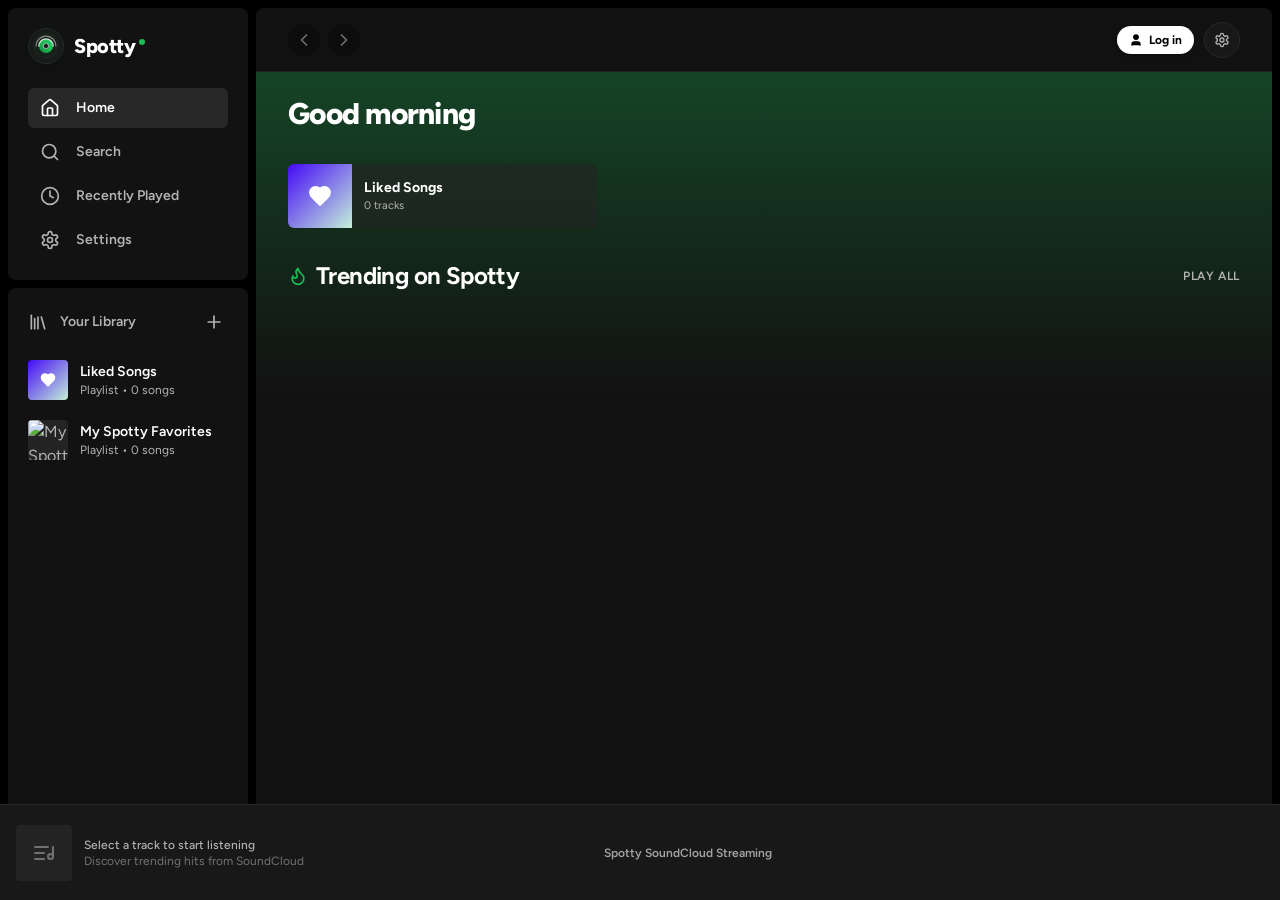
==== index.html @ ab7983e6 "Add files via upload" ====
<!doctype html>
<html lang="en" class="dark">
  <head>
    <meta charset="UTF-8" />
    <meta name="viewport" content="width=device-width, initial-scale=1.0, maximum-scale=1.0, user-scalable=no, viewport-fit=cover" />
    <title>Spotty — Stream Free Music</title>
    
    <!-- Original Branding & Icons -->
    <link rel="icon" type="image/svg+xml" href="./logo.svg" />
    <link rel="apple-touch-icon" href="./apple-touch-icon.png" />
    <meta name="referrer" content="origin" />
    
    <!-- iOS Web App Meta Tags & Native Launch Screen -->
    <meta name="apple-mobile-web-app-capable" content="yes" />
    <meta name="apple-mobile-web-app-status-bar-style" content="black-translucent" />
    <meta name="apple-mobile-web-app-title" content="Spotty" />
    <meta id="theme-color-meta" name="theme-color" content="#121212" />
    <meta name="mobile-web-app-capable" content="yes" />
    <meta name="format-detection" content="telephone=no" />

    <!-- iOS Native Launch / Splash Screens -->
    <link rel="apple-touch-startup-image" href="./splash.svg" />
    <link rel="apple-touch-startup-image" href="./splash.svg" media="(device-width: 430px) and (device-height: 932px) and (-webkit-device-pixel-ratio: 3)" />
    <link rel="apple-touch-startup-image" href="./splash.svg" media="(device-width: 393px) and (device-height: 852px) and (-webkit-device-pixel-ratio: 3)" />
    <link rel="apple-touch-startup-image" href="./splash.svg" media="(device-width: 428px) and (device-height: 926px) and (-webkit-device-pixel-ratio: 3)" />
    <link rel="apple-touch-startup-image" href="./splash.svg" media="(device-width: 390px) and (device-height: 844px) and (-webkit-device-pixel-ratio: 3)" />
    <link rel="apple-touch-startup-image" href="./splash.svg" media="(device-width: 375px) and (device-height: 812px) and (-webkit-device-pixel-ratio: 3)" />

    <!-- Google Font: Figtree -->
    <link rel="preconnect" href="https://fonts.googleapis.com" />
    <link rel="preconnect" href="https://fonts.gstatic.com" crossorigin />
    <link href="https://fonts.googleapis.com/css2?family=Figtree:ital,wght@0,300..900;1,300..900&display=swap" rel="stylesheet" />
    <script type="module" crossorigin src="./assets/index-CynHqWGj.js"></script>
    <link rel="stylesheet" crossorigin href="./assets/index-DjMrpS8_.css">
  <link rel="manifest" href="./manifest.webmanifest"></head>
  <body class="bg-[#121212] text-white font-sans antialiased selection:bg-[#1DB954] selection:text-black overflow-hidden select-none">
    <div id="root" class="h-screen w-screen overflow-hidden flex flex-col"></div>
  </body>
</html>
---- assets/index-DjMrpS8_.css ----
*,:before,:after,::backdrop{--tw-border-spacing-x:0;--tw-border-spacing-y:0;--tw-translate-x:0;--tw-translate-y:0;--tw-rotate:0;--tw-skew-x:0;--tw-skew-y:0;--tw-scale-x:1;--tw-scale-y:1;--tw-pan-x: ;--tw-pan-y: ;--tw-pinch-zoom: ;--tw-scroll-snap-strictness:proximity;--tw-gradient-from-position: ;--tw-gradient-via-position: ;--tw-gradient-to-position: ;--tw-ordinal: ;--tw-slashed-zero: ;--tw-numeric-figure: ;--tw-numeric-spacing: ;--tw-numeric-fraction: ;--tw-ring-inset: ;--tw-ring-offset-width:0px;--tw-ring-offset-color:#fff;--tw-ring-color:#3b82f680;--tw-ring-offset-shadow:0 0 #0000;--tw-ring-shadow:0 0 #0000;--tw-shadow:0 0 #0000;--tw-shadow-colored:0 0 #0000;--tw-blur: ;--tw-brightness: ;--tw-contrast: ;--tw-grayscale: ;--tw-hue-rotate: ;--tw-invert: ;--tw-saturate: ;--tw-sepia: ;--tw-drop-shadow: ;--tw-backdrop-blur: ;--tw-backdrop-brightness: ;--tw-backdrop-contrast: ;--tw-backdrop-grayscale: ;--tw-backdrop-hue-rotate: ;--tw-backdrop-invert: ;--tw-backdrop-opacity: ;--tw-backdrop-saturate: ;--tw-backdrop-sepia: ;--tw-contain-size: ;--tw-contain-layout: ;--tw-contain-paint: ;--tw-contain-style: }*,:before,:after{box-sizing:border-box;border:0 solid #e5e7eb}:before,:after{--tw-content:""}html,:host{-webkit-text-size-adjust:100%;tab-size:4;font-feature-settings:normal;font-variation-settings:normal;-webkit-tap-highlight-color:transparent;font-family:Figtree,system-ui,-apple-system,BlinkMacSystemFont,Segoe UI,Roboto,sans-serif;line-height:1.5}body{line-height:inherit;margin:0}hr{height:0;color:inherit;border-top-width:1px}abbr:where([title]){-webkit-text-decoration:underline dotted;text-decoration:underline dotted}h1,h2,h3,h4,h5,h6{font-size:inherit;font-weight:inherit}a{color:inherit;-webkit-text-decoration:inherit;text-decoration:inherit}b,strong{font-weight:bolder}code,kbd,samp,pre{font-feature-settings:normal;font-variation-settings:normal;font-family:ui-monospace,SFMono-Regular,Menlo,Monaco,Consolas,Liberation Mono,Courier New,monospace;font-size:1em}small{font-size:80%}sub,sup{vertical-align:baseline;font-size:75%;line-height:0;position:relative}sub{bottom:-.25em}sup{top:-.5em}table{text-indent:0;border-color:inherit;border-collapse:collapse}button,input,optgroup,select,textarea{font-feature-settings:inherit;font-variation-settings:inherit;font-family:inherit;font-size:100%;font-weight:inherit;line-height:inherit;letter-spacing:inherit;color:inherit;margin:0;padding:0}button,select{text-transform:none}button,input:where([type=button]),input:where([type=reset]),input:where([type=submit]){-webkit-appearance:button;background-color:#0000;background-image:none}:-moz-focusring{outline:auto}:-moz-ui-invalid{box-shadow:none}progress{vertical-align:baseline}::-webkit-inner-spin-button{height:auto}::-webkit-outer-spin-button{height:auto}[type=search]{-webkit-appearance:textfield;outline-offset:-2px}::-webkit-search-decoration{-webkit-appearance:none}::-webkit-file-upload-button{-webkit-appearance:button;font:inherit}summary{display:list-item}blockquote,dl,dd,h1,h2,h3,h4,h5,h6,hr,figure,p,pre{margin:0}fieldset{margin:0;padding:0}legend{padding:0}ol,ul,menu{margin:0;padding:0;list-style:none}dialog{padding:0}textarea{resize:vertical}input::-moz-placeholder{opacity:1;color:#9ca3af}textarea::-moz-placeholder{opacity:1;color:#9ca3af}input::placeholder,textarea::placeholder{opacity:1;color:#9ca3af}button,[role=button]{cursor:pointer}:disabled{cursor:default}img,svg,video,canvas,audio,iframe,embed,object{vertical-align:middle;display:block}img,video{max-width:100%;height:auto}[hidden]:where(:not([hidden=until-found])){display:none}.container{width:100%}@media (width>=640px){.container{max-width:640px}}@media (width>=768px){.container{max-width:768px}}@media (width>=1024px){.container{max-width:1024px}}@media (width>=1280px){.container{max-width:1280px}}@media (width>=1536px){.container{max-width:1536px}}.sr-only{clip:rect(0, 0, 0, 0);white-space:nowrap;border-width:0;width:1px;height:1px;margin:-1px;padding:0;position:absolute;overflow:hidden}.pointer-events-none{pointer-events:none}.fixed{position:fixed}.absolute{position:absolute}.relative{position:relative}.sticky{position:sticky}.inset-0{inset:0}.inset-y-0{top:0;bottom:0}.-bottom-0\.5{bottom:-.125rem}.-bottom-1{bottom:-.25rem}.-bottom-2{bottom:-.5rem}.-right-0\.5{right:-.125rem}.-right-1{right:-.25rem}.-right-2{right:-.5rem}.-top-1{top:-.25rem}.-top-7{top:-1.75rem}.bottom-0{bottom:0}.bottom-1{bottom:.25rem}.bottom-2\.5{bottom:.625rem}.bottom-5{bottom:1.25rem}.bottom-\[calc\(56px\+env\(safe-area-inset-bottom\,0px\)\+6px\)\]{bottom:calc(56px + env(safe-area-inset-bottom,0px) + 6px)}.left-0{left:0}.left-1{left:.25rem}.left-1\/2{left:50%}.left-2{left:.5rem}.left-2\.5{left:.625rem}.left-4{left:1rem}.right-0{right:0}.right-1{right:.25rem}.right-2{right:.5rem}.right-2\.5{right:.625rem}.right-4{right:1rem}.right-5{right:1.25rem}.right-6{right:1.5rem}.top-0{top:0}.top-1{top:.25rem}.top-1\/2{top:50%}.top-16{top:4rem}.top-2{top:.5rem}.top-20{top:5rem}.top-3{top:.75rem}.top-5{top:1.25rem}.top-full{top:100%}.z-10{z-index:10}.z-30{z-index:30}.z-40{z-index:40}.z-50{z-index:50}.mx-5{margin-left:1.25rem;margin-right:1.25rem}.mx-auto{margin-left:auto;margin-right:auto}.mb-1{margin-bottom:.25rem}.mb-2{margin-bottom:.5rem}.mb-3{margin-bottom:.75rem}.mb-4{margin-bottom:1rem}.ml-0\.5{margin-left:.125rem}.ml-1{margin-left:.25rem}.ml-auto{margin-left:auto}.mr-3{margin-right:.75rem}.mt-0\.5{margin-top:.125rem}.mt-1{margin-top:.25rem}.mt-2{margin-top:.5rem}.mt-4{margin-top:1rem}.line-clamp-2{-webkit-line-clamp:2;-webkit-box-orient:vertical;display:-webkit-box;overflow:hidden}.block{display:block}.flex{display:flex}.inline-flex{display:inline-flex}.grid{display:grid}.hidden{display:none}.aspect-\[16\/10\]{aspect-ratio:16/10}.aspect-square{aspect-ratio:1}.h-1{height:.25rem}.h-1\.5{height:.375rem}.h-10{height:2.5rem}.h-11{height:2.75rem}.h-12{height:3rem}.h-14{height:3.5rem}.h-16{height:4rem}.h-2{height:.5rem}.h-2\.5{height:.625rem}.h-20{height:5rem}.h-24{height:6rem}.h-28{height:7rem}.h-3{height:.75rem}.h-3\.5{height:.875rem}.h-32{height:8rem}.h-4{height:1rem}.h-44{height:11rem}.h-48{height:12rem}.h-5{height:1.25rem}.h-6{height:1.5rem}.h-7{height:1.75rem}.h-8{height:2rem}.h-80{height:20rem}.h-9{height:2.25rem}.h-96{height:24rem}.h-\[2px\]{height:2px}.h-\[60\%\]{height:60%}.h-\[72\%\]{height:72%}.h-full{height:100%}.h-screen{height:100vh}.max-h-56{max-height:14rem}.min-h-0{min-height:0}.min-h-\[220px\]{min-height:220px}.min-h-full{min-height:100%}.w-0\.5{width:.125rem}.w-1{width:.25rem}.w-1\.5{width:.375rem}.w-1\/2{width:50%}.w-1\/3{width:33.3333%}.w-1\/4{width:25%}.w-1\/5{width:20%}.w-10{width:2.5rem}.w-11{width:2.75rem}.w-12{width:3rem}.w-14{width:3.5rem}.w-16{width:4rem}.w-2{width:.5rem}.w-2\.5{width:.625rem}.w-2\/3{width:66.6667%}.w-2\/4{width:50%}.w-20{width:5rem}.w-24{width:6rem}.w-28{width:7rem}.w-3{width:.75rem}.w-3\.5{width:.875rem}.w-3\/4{width:75%}.w-32{width:8rem}.w-4{width:1rem}.w-44{width:11rem}.w-48{width:12rem}.w-5{width:1.25rem}.w-6{width:1.5rem}.w-64{width:16rem}.w-7{width:1.75rem}.w-8{width:2rem}.w-9{width:2.25rem}.w-\[2px\]{width:2px}.w-\[60\%\]{width:60%}.w-\[72\%\]{width:72%}.w-\[92\%\]{width:92%}.w-full{width:100%}.w-screen{width:100vw}.min-w-0{min-width:0}.min-w-\[220px\]{min-width:220px}.min-w-\[240px\]{min-width:240px}.min-w-\[2px\]{min-width:2px}.max-w-2xl{max-width:42rem}.max-w-3xl{max-width:48rem}.max-w-4xl{max-width:56rem}.max-w-\[170px\]{max-width:170px}.max-w-\[340px\]{max-width:340px}.max-w-\[660px\]{max-width:660px}.max-w-\[80px\]{max-width:80px}.max-w-md{max-width:28rem}.max-w-sm{max-width:24rem}.max-w-xs{max-width:20rem}.flex-1{flex:1}.shrink-0{flex-shrink:0}.origin-left{transform-origin:0}.-translate-x-1\/2{--tw-translate-x:-50%;transform:translate(var(--tw-translate-x), var(--tw-translate-y)) rotate(var(--tw-rotate)) skewX(var(--tw-skew-x)) skewY(var(--tw-skew-y)) scaleX(var(--tw-scale-x)) scaleY(var(--tw-scale-y))}.-translate-y-1\/2{--tw-translate-y:-50%;transform:translate(var(--tw-translate-x), var(--tw-translate-y)) rotate(var(--tw-rotate)) skewX(var(--tw-skew-x)) skewY(var(--tw-skew-y)) scaleX(var(--tw-scale-x)) scaleY(var(--tw-scale-y))}.translate-x-0\.5{--tw-translate-x:.125rem;transform:translate(var(--tw-translate-x), var(--tw-translate-y)) rotate(var(--tw-rotate)) skewX(var(--tw-skew-x)) skewY(var(--tw-skew-y)) scaleX(var(--tw-scale-x)) scaleY(var(--tw-scale-y))}.translate-y-0{--tw-translate-y:0px;transform:translate(var(--tw-translate-x), var(--tw-translate-y)) rotate(var(--tw-rotate)) skewX(var(--tw-skew-x)) skewY(var(--tw-skew-y)) scaleX(var(--tw-scale-x)) scaleY(var(--tw-scale-y))}.translate-y-1{--tw-translate-y:.25rem;transform:translate(var(--tw-translate-x), var(--tw-translate-y)) rotate(var(--tw-rotate)) skewX(var(--tw-skew-x)) skewY(var(--tw-skew-y)) scaleX(var(--tw-scale-x)) scaleY(var(--tw-scale-y))}.translate-y-2{--tw-translate-y:.5rem;transform:translate(var(--tw-translate-x), var(--tw-translate-y)) rotate(var(--tw-rotate)) skewX(var(--tw-skew-x)) skewY(var(--tw-skew-y)) scaleX(var(--tw-scale-x)) scaleY(var(--tw-scale-y))}.translate-y-3{--tw-translate-y:.75rem;transform:translate(var(--tw-translate-x), var(--tw-translate-y)) rotate(var(--tw-rotate)) skewX(var(--tw-skew-x)) skewY(var(--tw-skew-y)) scaleX(var(--tw-scale-x)) scaleY(var(--tw-scale-y))}.rotate-\[25deg\]{--tw-rotate:25deg;transform:translate(var(--tw-translate-x), var(--tw-translate-y)) rotate(var(--tw-rotate)) skewX(var(--tw-skew-x)) skewY(var(--tw-skew-y)) scaleX(var(--tw-scale-x)) scaleY(var(--tw-scale-y))}.scale-100{--tw-scale-x:1;--tw-scale-y:1;transform:translate(var(--tw-translate-x), var(--tw-translate-y)) rotate(var(--tw-rotate)) skewX(var(--tw-skew-x)) skewY(var(--tw-skew-y)) scaleX(var(--tw-scale-x)) scaleY(var(--tw-scale-y))}.scale-105{--tw-scale-x:1.05;--tw-scale-y:1.05;transform:translate(var(--tw-translate-x), var(--tw-translate-y)) rotate(var(--tw-rotate)) skewX(var(--tw-skew-x)) skewY(var(--tw-skew-y)) scaleX(var(--tw-scale-x)) scaleY(var(--tw-scale-y))}.scale-95{--tw-scale-x:.95;--tw-scale-y:.95;transform:translate(var(--tw-translate-x), var(--tw-translate-y)) rotate(var(--tw-rotate)) skewX(var(--tw-skew-x)) skewY(var(--tw-skew-y)) scaleX(var(--tw-scale-x)) scaleY(var(--tw-scale-y))}.transform{transform:translate(var(--tw-translate-x), var(--tw-translate-y)) rotate(var(--tw-rotate)) skewX(var(--tw-skew-x)) skewY(var(--tw-skew-y)) scaleX(var(--tw-scale-x)) scaleY(var(--tw-scale-y))}@keyframes bounce{0%,to{animation-timing-function:cubic-bezier(.8,0,1,1);transform:translateY(-25%)}50%{animation-timing-function:cubic-bezier(0,0,.2,1);transform:none}}.animate-bounce{animation:1s infinite bounce}@keyframes pulse{50%{opacity:.5}}.animate-pulse{animation:2s cubic-bezier(.4,0,.6,1) infinite pulse}@keyframes spin{to{transform:rotate(360deg)}}.animate-spin{animation:1s linear infinite spin}.cursor-grab{cursor:grab}.cursor-not-allowed{cursor:not-allowed}.cursor-pointer{cursor:pointer}.select-none{-webkit-user-select:none;user-select:none}.resize-none{resize:none}.grid-cols-1{grid-template-columns:repeat(1,minmax(0,1fr))}.grid-cols-2{grid-template-columns:repeat(2,minmax(0,1fr))}.grid-cols-3{grid-template-columns:repeat(3,minmax(0,1fr))}.grid-cols-6{grid-template-columns:repeat(6,minmax(0,1fr))}.flex-col{flex-direction:column}.flex-wrap{flex-wrap:wrap}.items-start{align-items:flex-start}.items-end{align-items:flex-end}.items-center{align-items:center}.justify-start{justify-content:flex-start}.justify-end{justify-content:flex-end}.justify-center{justify-content:center}.justify-between{justify-content:space-between}.justify-around{justify-content:space-around}.gap-0\.5{gap:.125rem}.gap-1{gap:.25rem}.gap-1\.5{gap:.375rem}.gap-2{gap:.5rem}.gap-2\.5{gap:.625rem}.gap-3{gap:.75rem}.gap-3\.5{gap:.875rem}.gap-4{gap:1rem}.gap-5{gap:1.25rem}.gap-6{gap:1.5rem}.gap-\[2px\]{gap:2px}.space-y-0\.5>:not([hidden])~:not([hidden]){--tw-space-y-reverse:0;margin-top:calc(.125rem * calc(1 - var(--tw-space-y-reverse)));margin-bottom:calc(.125rem * var(--tw-space-y-reverse))}.space-y-1>:not([hidden])~:not([hidden]){--tw-space-y-reverse:0;margin-top:calc(.25rem * calc(1 - var(--tw-space-y-reverse)));margin-bottom:calc(.25rem * var(--tw-space-y-reverse))}.space-y-1\.5>:not([hidden])~:not([hidden]){--tw-space-y-reverse:0;margin-top:calc(.375rem * calc(1 - var(--tw-space-y-reverse)));margin-bottom:calc(.375rem * var(--tw-space-y-reverse))}.space-y-2>:not([hidden])~:not([hidden]){--tw-space-y-reverse:0;margin-top:calc(.5rem * calc(1 - var(--tw-space-y-reverse)));margin-bottom:calc(.5rem * var(--tw-space-y-reverse))}.space-y-3>:not([hidden])~:not([hidden]){--tw-space-y-reverse:0;margin-top:calc(.75rem * calc(1 - var(--tw-space-y-reverse)));margin-bottom:calc(.75rem * var(--tw-space-y-reverse))}.space-y-3\.5>:not([hidden])~:not([hidden]){--tw-space-y-reverse:0;margin-top:calc(.875rem * calc(1 - var(--tw-space-y-reverse)));margin-bottom:calc(.875rem * var(--tw-space-y-reverse))}.space-y-4>:not([hidden])~:not([hidden]){--tw-space-y-reverse:0;margin-top:calc(1rem * calc(1 - var(--tw-space-y-reverse)));margin-bottom:calc(1rem * var(--tw-space-y-reverse))}.space-y-5>:not([hidden])~:not([hidden]){--tw-space-y-reverse:0;margin-top:calc(1.25rem * calc(1 - var(--tw-space-y-reverse)));margin-bottom:calc(1.25rem * var(--tw-space-y-reverse))}.space-y-6>:not([hidden])~:not([hidden]){--tw-space-y-reverse:0;margin-top:calc(1.5rem * calc(1 - var(--tw-space-y-reverse)));margin-bottom:calc(1.5rem * var(--tw-space-y-reverse))}.space-y-8>:not([hidden])~:not([hidden]){--tw-space-y-reverse:0;margin-top:calc(2rem * calc(1 - var(--tw-space-y-reverse)));margin-bottom:calc(2rem * var(--tw-space-y-reverse))}.overflow-hidden{overflow:hidden}.overflow-visible{overflow:visible}.overflow-y-auto{overflow-y:auto}.scroll-smooth{scroll-behavior:smooth}.truncate{text-overflow:ellipsis;white-space:nowrap;overflow:hidden}.whitespace-pre-line{white-space:pre-line}.rounded{border-radius:.25rem}.rounded-2xl{border-radius:1rem}.rounded-full{border-radius:9999px}.rounded-lg{border-radius:.5rem}.rounded-md{border-radius:.375rem}.rounded-xl{border-radius:.75rem}.border{border-width:1px}.border-2{border-width:2px}.border-4{border-width:4px}.border-b{border-bottom-width:1px}.border-l{border-left-width:1px}.border-t{border-top-width:1px}.border-dashed{border-style:dashed}.border-\[\#1DB954\]{--tw-border-opacity:1;border-color:rgb(29 185 84/var(--tw-border-opacity,1))}.border-\[\#1DB954\]\/30{border-color:#1db9544d}.border-\[\#1f1f1f\]{--tw-border-opacity:1;border-color:rgb(31 31 31/var(--tw-border-opacity,1))}.border-\[\#222222\]{--tw-border-opacity:1;border-color:rgb(34 34 34/var(--tw-border-opacity,1))}.border-\[\#242424\]{--tw-border-opacity:1;border-color:rgb(36 36 36/var(--tw-border-opacity,1))}.border-\[\#282828\]{--tw-border-opacity:1;border-color:rgb(40 40 40/var(--tw-border-opacity,1))}.border-\[\#282828\]\/60{border-color:#28282899}.border-\[\#2e2e2e\]{--tw-border-opacity:1;border-color:rgb(46 46 46/var(--tw-border-opacity,1))}.border-\[\#333\]{--tw-border-opacity:1;border-color:rgb(51 51 51/var(--tw-border-opacity,1))}.border-\[\#383838\]{--tw-border-opacity:1;border-color:rgb(56 56 56/var(--tw-border-opacity,1))}.border-\[\#383838\]\/80{border-color:#383838cc}.border-\[\#727272\]{--tw-border-opacity:1;border-color:rgb(114 114 114/var(--tw-border-opacity,1))}.border-\[\#FF5500\]\/30{border-color:#ff55004d}.border-black{--tw-border-opacity:1;border-color:rgb(0 0 0/var(--tw-border-opacity,1))}.border-red-500\/20{border-color:#ef444433}.border-red-500\/30{border-color:#ef44444d}.border-transparent{border-color:#0000}.border-white\/10{border-color:#ffffff1a}.border-white\/20{border-color:#fff3}.border-white\/60{border-color:#fff9}.bg-\[\#121212\]{--tw-bg-opacity:1;background-color:rgb(18 18 18/var(--tw-bg-opacity,1))}.bg-\[\#121212\]\/90{background-color:#121212e6}.bg-\[\#121212\]\/95{background-color:#121212f2}.bg-\[\#181818\]{--tw-bg-opacity:1;background-color:rgb(24 24 24/var(--tw-bg-opacity,1))}.bg-\[\#1DB954\]{--tw-bg-opacity:1;background-color:rgb(29 185 84/var(--tw-bg-opacity,1))}.bg-\[\#1DB954\]\/10{background-color:#1db9541a}.bg-\[\#1DB954\]\/15{background-color:#1db95426}.bg-\[\#1DB954\]\/20{background-color:#1db95433}.bg-\[\#1e1e1e\]{--tw-bg-opacity:1;background-color:rgb(30 30 30/var(--tw-bg-opacity,1))}.bg-\[\#202020\]{--tw-bg-opacity:1;background-color:rgb(32 32 32/var(--tw-bg-opacity,1))}.bg-\[\#242424\]{--tw-bg-opacity:1;background-color:rgb(36 36 36/var(--tw-bg-opacity,1))}.bg-\[\#242424\]\/60{background-color:#24242499}.bg-\[\#242424\]\/80{background-color:#242424cc}.bg-\[\#242424\]\/95{background-color:#242424f2}.bg-\[\#282828\]{--tw-bg-opacity:1;background-color:rgb(40 40 40/var(--tw-bg-opacity,1))}.bg-\[\#282828\]\/40{background-color:#28282866}.bg-\[\#282828\]\/60{background-color:#28282899}.bg-\[\#2a2a2a\]{--tw-bg-opacity:1;background-color:rgb(42 42 42/var(--tw-bg-opacity,1))}.bg-\[\#333\]{--tw-bg-opacity:1;background-color:rgb(51 51 51/var(--tw-bg-opacity,1))}.bg-\[\#383838\]{--tw-bg-opacity:1;background-color:rgb(56 56 56/var(--tw-bg-opacity,1))}.bg-\[\#4d4d4d\]{--tw-bg-opacity:1;background-color:rgb(77 77 77/var(--tw-bg-opacity,1))}.bg-\[\#FF5500\]{--tw-bg-opacity:1;background-color:rgb(255 85 0/var(--tw-bg-opacity,1))}.bg-\[\#FF5500\]\/10{background-color:#ff55001a}.bg-\[\#FF5500\]\/20{background-color:#f503}.bg-black{--tw-bg-opacity:1;background-color:rgb(0 0 0/var(--tw-bg-opacity,1))}.bg-black\/20{background-color:#0003}.bg-black\/30{background-color:#0000004d}.bg-black\/40{background-color:#0006}.bg-black\/50{background-color:#00000080}.bg-black\/60{background-color:#0009}.bg-black\/70{background-color:#000000b3}.bg-black\/75{background-color:#000000bf}.bg-black\/80{background-color:#000c}.bg-red-500\/10{background-color:#ef44441a}.bg-red-500\/20{background-color:#ef444433}.bg-white{--tw-bg-opacity:1;background-color:rgb(255 255 255/var(--tw-bg-opacity,1))}.bg-white\/10{background-color:#ffffff1a}.bg-white\/20{background-color:#fff3}.bg-white\/30{background-color:#ffffff4d}.bg-gradient-to-br{background-image:linear-gradient(to bottom right, var(--tw-gradient-stops))}.bg-gradient-to-l{background-image:linear-gradient(to left, var(--tw-gradient-stops))}.bg-gradient-to-r{background-image:linear-gradient(to right, var(--tw-gradient-stops))}.bg-gradient-to-t{background-image:linear-gradient(to top, var(--tw-gradient-stops))}.bg-gradient-to-tr{background-image:linear-gradient(to top right, var(--tw-gradient-stops))}.from-\[\#006450\]{--tw-gradient-from:#006450 var(--tw-gradient-from-position);--tw-gradient-to:#00645000 var(--tw-gradient-to-position);--tw-gradient-stops:var(--tw-gradient-from), var(--tw-gradient-to)}.from-\[\#15883e\]{--tw-gradient-from:#15883e var(--tw-gradient-from-position);--tw-gradient-to:#15883e00 var(--tw-gradient-to-position);--tw-gradient-stops:var(--tw-gradient-from), var(--tw-gradient-to)}.from-\[\#181818\]{--tw-gradient-from:#181818 var(--tw-gradient-from-position);--tw-gradient-to:#18181800 var(--tw-gradient-to-position);--tw-gradient-stops:var(--tw-gradient-from), var(--tw-gradient-to)}.from-\[\#1DB954\]{--tw-gradient-from:#1db954 var(--tw-gradient-from-position);--tw-gradient-to:#1db95400 var(--tw-gradient-to-position);--tw-gradient-stops:var(--tw-gradient-from), var(--tw-gradient-to)}.from-\[\#1e3264\]{--tw-gradient-from:#1e3264 var(--tw-gradient-from-position);--tw-gradient-to:#1e326400 var(--tw-gradient-to-position);--tw-gradient-stops:var(--tw-gradient-from), var(--tw-gradient-to)}.from-\[\#282828\]{--tw-gradient-from:#282828 var(--tw-gradient-from-position);--tw-gradient-to:#28282800 var(--tw-gradient-to-position);--tw-gradient-stops:var(--tw-gradient-from), var(--tw-gradient-to)}.from-\[\#43180f\]{--tw-gradient-from:#43180f var(--tw-gradient-from-position);--tw-gradient-to:#43180f00 var(--tw-gradient-to-position);--tw-gradient-stops:var(--tw-gradient-from), var(--tw-gradient-to)}.from-\[\#450af5\]{--tw-gradient-from:#450af5 var(--tw-gradient-from-position);--tw-gradient-to:#450af500 var(--tw-gradient-to-position);--tw-gradient-stops:var(--tw-gradient-from), var(--tw-gradient-to)}.from-\[\#477d95\]{--tw-gradient-from:#477d95 var(--tw-gradient-from-position);--tw-gradient-to:#477d9500 var(--tw-gradient-to-position);--tw-gradient-stops:var(--tw-gradient-from), var(--tw-gradient-to)}.from-\[\#503750\]{--tw-gradient-from:#503750 var(--tw-gradient-from-position);--tw-gradient-to:#50375000 var(--tw-gradient-to-position);--tw-gradient-stops:var(--tw-gradient-from), var(--tw-gradient-to)}.from-\[\#7358ff\]{--tw-gradient-from:#7358ff var(--tw-gradient-from-position);--tw-gradient-to:#7358ff00 var(--tw-gradient-to-position);--tw-gradient-stops:var(--tw-gradient-from), var(--tw-gradient-to)}.from-\[\#8400e7\]{--tw-gradient-from:#8400e7 var(--tw-gradient-from-position);--tw-gradient-to:#8400e700 var(--tw-gradient-to-position);--tw-gradient-stops:var(--tw-gradient-from), var(--tw-gradient-to)}.from-\[\#ba5d07\]{--tw-gradient-from:#ba5d07 var(--tw-gradient-from-position);--tw-gradient-to:#ba5d0700 var(--tw-gradient-to-position);--tw-gradient-stops:var(--tw-gradient-from), var(--tw-gradient-to)}.from-\[\#e91429\]{--tw-gradient-from:#e91429 var(--tw-gradient-from-position);--tw-gradient-to:#e9142900 var(--tw-gradient-to-position);--tw-gradient-stops:var(--tw-gradient-from), var(--tw-gradient-to)}.from-\[\#ff5500\]{--tw-gradient-from:#f50 var(--tw-gradient-from-position);--tw-gradient-to:#f500 var(--tw-gradient-to-position);--tw-gradient-stops:var(--tw-gradient-from), var(--tw-gradient-to)}.from-black{--tw-gradient-from:#000 var(--tw-gradient-from-position);--tw-gradient-to:#0000 var(--tw-gradient-to-position);--tw-gradient-stops:var(--tw-gradient-from), var(--tw-gradient-to)}.from-black\/60{--tw-gradient-from:#0009 var(--tw-gradient-from-position);--tw-gradient-to:#0000 var(--tw-gradient-to-position);--tw-gradient-stops:var(--tw-gradient-from), var(--tw-gradient-to)}.from-indigo-900{--tw-gradient-from:#312e81 var(--tw-gradient-from-position);--tw-gradient-to:#312e8100 var(--tw-gradient-to-position);--tw-gradient-stops:var(--tw-gradient-from), var(--tw-gradient-to)}.via-\[\#121212\]{--tw-gradient-to:#12121200 var(--tw-gradient-to-position);--tw-gradient-stops:var(--tw-gradient-from), #121212 var(--tw-gradient-via-position), var(--tw-gradient-to)}.via-\[\#1DB954\]{--tw-gradient-to:#1db95400 var(--tw-gradient-to-position);--tw-gradient-stops:var(--tw-gradient-from), #1db954 var(--tw-gradient-via-position), var(--tw-gradient-to)}.via-\[\#24138a\]{--tw-gradient-to:#24138a00 var(--tw-gradient-to-position);--tw-gradient-stops:var(--tw-gradient-from), #24138a var(--tw-gradient-via-position), var(--tw-gradient-to)}.via-blue-800{--tw-gradient-to:#1e40af00 var(--tw-gradient-to-position);--tw-gradient-stops:var(--tw-gradient-from), #1e40af var(--tw-gradient-via-position), var(--tw-gradient-to)}.to-\[\#0f5c2a\]{--tw-gradient-to:#0f5c2a var(--tw-gradient-to-position)}.to-\[\#107033\]{--tw-gradient-to:#107033 var(--tw-gradient-to-position)}.to-\[\#121212\]{--tw-gradient-to:#121212 var(--tw-gradient-to-position)}.to-\[\#121212\]\/95{--tw-gradient-to:#121212f2 var(--tw-gradient-to-position)}.to-\[\#1e1e1e\]{--tw-gradient-to:#1e1e1e var(--tw-gradient-to-position)}.to-\[\#1e3264\]{--tw-gradient-to:#1e3264 var(--tw-gradient-to-position)}.to-\[\#1ed760\]{--tw-gradient-to:#1ed760 var(--tw-gradient-to-position)}.to-\[\#7f2000\]{--tw-gradient-to:#7f2000 var(--tw-gradient-to-position)}.to-\[\#8400e7\]{--tw-gradient-to:#8400e7 var(--tw-gradient-to-position)}.to-\[\#8d67ab\]{--tw-gradient-to:#8d67ab var(--tw-gradient-to-position)}.to-\[\#b06237\]{--tw-gradient-to:#b06237 var(--tw-gradient-to-position)}.to-\[\#bc5900\]{--tw-gradient-to:#bc5900 var(--tw-gradient-to-position)}.to-\[\#c4efd9\]{--tw-gradient-to:#c4efd9 var(--tw-gradient-to-position)}.to-\[\#e8115b\]{--tw-gradient-to:#e8115b var(--tw-gradient-to-position)}.to-\[\#e91429\]{--tw-gradient-to:#e91429 var(--tw-gradient-to-position)}.to-slate-900{--tw-gradient-to:#0f172a var(--tw-gradient-to-position)}.to-transparent{--tw-gradient-to:transparent var(--tw-gradient-to-position)}.fill-current{fill:currentColor}.stroke-\[3\]{stroke-width:3px}.object-cover{-o-object-fit:cover;object-fit:cover}.p-0\.5{padding:.125rem}.p-1{padding:.25rem}.p-1\.5{padding:.375rem}.p-2{padding:.5rem}.p-2\.5{padding:.625rem}.p-3{padding:.75rem}.p-3\.5{padding:.875rem}.p-4{padding:1rem}.p-5{padding:1.25rem}.p-6{padding:1.5rem}.px-1{padding-left:.25rem;padding-right:.25rem}.px-1\.5{padding-left:.375rem;padding-right:.375rem}.px-2{padding-left:.5rem;padding-right:.5rem}.px-3{padding-left:.75rem;padding-right:.75rem}.px-3\.5{padding-left:.875rem;padding-right:.875rem}.px-4{padding-left:1rem;padding-right:1rem}.px-5{padding-left:1.25rem;padding-right:1.25rem}.px-6{padding-left:1.5rem;padding-right:1.5rem}.py-0\.5{padding-top:.125rem;padding-bottom:.125rem}.py-1{padding-top:.25rem;padding-bottom:.25rem}.py-1\.5{padding-top:.375rem;padding-bottom:.375rem}.py-12{padding-top:3rem;padding-bottom:3rem}.py-16{padding-top:4rem;padding-bottom:4rem}.py-2{padding-top:.5rem;padding-bottom:.5rem}.py-2\.5{padding-top:.625rem;padding-bottom:.625rem}.py-20{padding-top:5rem;padding-bottom:5rem}.py-3{padding-top:.75rem;padding-bottom:.75rem}.py-4{padding-top:1rem;padding-bottom:1rem}.py-6{padding-top:1.5rem;padding-bottom:1.5rem}.py-8{padding-top:2rem;padding-bottom:2rem}.pb-2{padding-bottom:.5rem}.pb-32{padding-bottom:8rem}.pb-36{padding-bottom:9rem}.pb-4{padding-bottom:1rem}.pb-6{padding-bottom:1.5rem}.pl-1{padding-left:.25rem}.pl-1\.5{padding-left:.375rem}.pl-12{padding-left:3rem}.pl-4{padding-left:1rem}.pl-8{padding-left:2rem}.pr-1{padding-right:.25rem}.pr-10{padding-right:2.5rem}.pr-2{padding-right:.5rem}.pr-3{padding-right:.75rem}.pr-4{padding-right:1rem}.pt-1{padding-top:.25rem}.pt-2{padding-top:.5rem}.pt-4{padding-top:1rem}.pt-6{padding-top:1.5rem}.pt-8{padding-top:2rem}.text-left{text-align:left}.text-center{text-align:center}.text-right{text-align:right}.font-mono{font-family:ui-monospace,SFMono-Regular,Menlo,Monaco,Consolas,Liberation Mono,Courier New,monospace}.font-sans{font-family:Figtree,system-ui,-apple-system,BlinkMacSystemFont,Segoe UI,Roboto,sans-serif}.text-2xl{font-size:1.5rem;line-height:2rem}.text-3xl{font-size:1.875rem;line-height:2.25rem}.text-\[10px\]{font-size:10px}.text-\[11px\]{font-size:11px}.text-\[9px\]{font-size:9px}.text-base{font-size:1rem;line-height:1.5rem}.text-lg{font-size:1.125rem;line-height:1.75rem}.text-sm{font-size:.875rem;line-height:1.25rem}.text-xl{font-size:1.25rem;line-height:1.75rem}.text-xs{font-size:.75rem;line-height:1rem}.font-black{font-weight:900}.font-bold{font-weight:700}.font-extrabold{font-weight:800}.font-medium{font-weight:500}.font-normal{font-weight:400}.font-semibold{font-weight:600}.uppercase{text-transform:uppercase}.normal-case{text-transform:none}.italic{font-style:italic}.leading-loose{line-height:2}.leading-relaxed{line-height:1.625}.leading-snug{line-height:1.375}.leading-tight{line-height:1.25}.tracking-tight{letter-spacing:-.025em}.tracking-wider{letter-spacing:.05em}.tracking-widest{letter-spacing:.1em}.text-\[\#1DB954\]{--tw-text-opacity:1;color:rgb(29 185 84/var(--tw-text-opacity,1))}.text-\[\#2e82e8\]{--tw-text-opacity:1;color:rgb(46 130 232/var(--tw-text-opacity,1))}.text-\[\#727272\]{--tw-text-opacity:1;color:rgb(114 114 114/var(--tw-text-opacity,1))}.text-\[\#888\]{--tw-text-opacity:1;color:rgb(136 136 136/var(--tw-text-opacity,1))}.text-\[\#B3B3B3\]{--tw-text-opacity:1;color:rgb(179 179 179/var(--tw-text-opacity,1))}.text-\[\#FF5500\]{--tw-text-opacity:1;color:rgb(255 85 0/var(--tw-text-opacity,1))}.text-\[\#ff7733\]{--tw-text-opacity:1;color:rgb(255 119 51/var(--tw-text-opacity,1))}.text-black{--tw-text-opacity:1;color:rgb(0 0 0/var(--tw-text-opacity,1))}.text-black\/80{color:#000c}.text-blue-400{--tw-text-opacity:1;color:rgb(96 165 250/var(--tw-text-opacity,1))}.text-purple-400{--tw-text-opacity:1;color:rgb(192 132 252/var(--tw-text-opacity,1))}.text-red-400{--tw-text-opacity:1;color:rgb(248 113 113/var(--tw-text-opacity,1))}.text-subtle{--tw-text-opacity:1;color:rgb(114 114 114/var(--tw-text-opacity,1))}.text-white{--tw-text-opacity:1;color:rgb(255 255 255/var(--tw-text-opacity,1))}.text-white\/30{color:#ffffff4d}.text-white\/40{color:#fff6}.text-white\/50{color:#ffffff80}.text-white\/60{color:#fff9}.text-white\/70{color:#ffffffb3}.text-white\/75{color:#ffffffbf}.text-white\/80{color:#fffc}.text-white\/90{color:#ffffffe6}.antialiased{-webkit-font-smoothing:antialiased;-moz-osx-font-smoothing:grayscale}.opacity-0{opacity:0}.opacity-100{opacity:1}.opacity-30{opacity:.3}.opacity-35{opacity:.35}.opacity-40{opacity:.4}.opacity-50{opacity:.5}.opacity-60{opacity:.6}.opacity-80{opacity:.8}.shadow{--tw-shadow:0 1px 3px 0 #0000001a, 0 1px 2px -1px #0000001a;--tw-shadow-colored:0 1px 3px 0 var(--tw-shadow-color), 0 1px 2px -1px var(--tw-shadow-color);box-shadow:var(--tw-ring-offset-shadow,0 0 #0000), var(--tw-ring-shadow,0 0 #0000), var(--tw-shadow)}.shadow-2xl{--tw-shadow:0 25px 50px -12px #00000040;--tw-shadow-colored:0 25px 50px -12px var(--tw-shadow-color);box-shadow:var(--tw-ring-offset-shadow,0 0 #0000), var(--tw-ring-shadow,0 0 #0000), var(--tw-shadow)}.shadow-glow{--tw-shadow:0 0 20px #1db95459;--tw-shadow-colored:0 0 20px var(--tw-shadow-color);box-shadow:var(--tw-ring-offset-shadow,0 0 #0000), var(--tw-ring-shadow,0 0 #0000), var(--tw-shadow)}.shadow-lg{--tw-shadow:0 10px 15px -3px #0000001a, 0 4px 6px -4px #0000001a;--tw-shadow-colored:0 10px 15px -3px var(--tw-shadow-color), 0 4px 6px -4px var(--tw-shadow-color);box-shadow:var(--tw-ring-offset-shadow,0 0 #0000), var(--tw-ring-shadow,0 0 #0000), var(--tw-shadow)}.shadow-md{--tw-shadow:0 4px 6px -1px #0000001a, 0 2px 4px -2px #0000001a;--tw-shadow-colored:0 4px 6px -1px var(--tw-shadow-color), 0 2px 4px -2px var(--tw-shadow-color);box-shadow:var(--tw-ring-offset-shadow,0 0 #0000), var(--tw-ring-shadow,0 0 #0000), var(--tw-shadow)}.shadow-player{--tw-shadow:0 -4px 16px #0009;--tw-shadow-colored:0 -4px 16px var(--tw-shadow-color);box-shadow:var(--tw-ring-offset-shadow,0 0 #0000), var(--tw-ring-shadow,0 0 #0000), var(--tw-shadow)}.shadow-sm{--tw-shadow:0 1px 2px 0 #0000000d;--tw-shadow-colored:0 1px 2px 0 var(--tw-shadow-color);box-shadow:var(--tw-ring-offset-shadow,0 0 #0000), var(--tw-ring-shadow,0 0 #0000), var(--tw-shadow)}.shadow-xl{--tw-shadow:0 20px 25px -5px #0000001a, 0 8px 10px -6px #0000001a;--tw-shadow-colored:0 20px 25px -5px var(--tw-shadow-color), 0 8px 10px -6px var(--tw-shadow-color);box-shadow:var(--tw-ring-offset-shadow,0 0 #0000), var(--tw-ring-shadow,0 0 #0000), var(--tw-shadow)}.ring-1{--tw-ring-offset-shadow:var(--tw-ring-inset) 0 0 0 var(--tw-ring-offset-width) var(--tw-ring-offset-color);--tw-ring-shadow:var(--tw-ring-inset) 0 0 0 calc(1px + var(--tw-ring-offset-width)) var(--tw-ring-color);box-shadow:var(--tw-ring-offset-shadow), var(--tw-ring-shadow), var(--tw-shadow,0 0 #0000)}.ring-\[\#1DB954\]\/40{--tw-ring-color:#1db95466}.ring-\[\#1DB954\]\/50{--tw-ring-color:#1db95480}.drop-shadow-md{--tw-drop-shadow:drop-shadow(0 4px 3px #00000012) drop-shadow(0 2px 2px #0000000f);filter:var(--tw-blur) var(--tw-brightness) var(--tw-contrast) var(--tw-grayscale) var(--tw-hue-rotate) var(--tw-invert) var(--tw-saturate) var(--tw-sepia) var(--tw-drop-shadow)}.filter{filter:var(--tw-blur) var(--tw-brightness) var(--tw-contrast) var(--tw-grayscale) var(--tw-hue-rotate) var(--tw-invert) var(--tw-saturate) var(--tw-sepia) var(--tw-drop-shadow)}.backdrop-blur-\[1px\]{--tw-backdrop-blur:blur(1px);-webkit-backdrop-filter:var(--tw-backdrop-blur) var(--tw-backdrop-brightness) var(--tw-backdrop-contrast) var(--tw-backdrop-grayscale) var(--tw-backdrop-hue-rotate) var(--tw-backdrop-invert) var(--tw-backdrop-opacity) var(--tw-backdrop-saturate) var(--tw-backdrop-sepia);backdrop-filter:var(--tw-backdrop-blur) var(--tw-backdrop-brightness) var(--tw-backdrop-contrast) var(--tw-backdrop-grayscale) var(--tw-backdrop-hue-rotate) var(--tw-backdrop-invert) var(--tw-backdrop-opacity) var(--tw-backdrop-saturate) var(--tw-backdrop-sepia)}.backdrop-blur-\[2px\]{--tw-backdrop-blur:blur(2px);-webkit-backdrop-filter:var(--tw-backdrop-blur) var(--tw-backdrop-brightness) var(--tw-backdrop-contrast) var(--tw-backdrop-grayscale) var(--tw-backdrop-hue-rotate) var(--tw-backdrop-invert) var(--tw-backdrop-opacity) var(--tw-backdrop-saturate) var(--tw-backdrop-sepia);backdrop-filter:var(--tw-backdrop-blur) var(--tw-backdrop-brightness) var(--tw-backdrop-contrast) var(--tw-backdrop-grayscale) var(--tw-backdrop-hue-rotate) var(--tw-backdrop-invert) var(--tw-backdrop-opacity) var(--tw-backdrop-saturate) var(--tw-backdrop-sepia)}.backdrop-blur-md{--tw-backdrop-blur:blur(12px);-webkit-backdrop-filter:var(--tw-backdrop-blur) var(--tw-backdrop-brightness) var(--tw-backdrop-contrast) var(--tw-backdrop-grayscale) var(--tw-backdrop-hue-rotate) var(--tw-backdrop-invert) var(--tw-backdrop-opacity) var(--tw-backdrop-saturate) var(--tw-backdrop-sepia);backdrop-filter:var(--tw-backdrop-blur) var(--tw-backdrop-brightness) var(--tw-backdrop-contrast) var(--tw-backdrop-grayscale) var(--tw-backdrop-hue-rotate) var(--tw-backdrop-invert) var(--tw-backdrop-opacity) var(--tw-backdrop-saturate) var(--tw-backdrop-sepia)}.backdrop-blur-sm{--tw-backdrop-blur:blur(4px);-webkit-backdrop-filter:var(--tw-backdrop-blur) var(--tw-backdrop-brightness) var(--tw-backdrop-contrast) var(--tw-backdrop-grayscale) var(--tw-backdrop-hue-rotate) var(--tw-backdrop-invert) var(--tw-backdrop-opacity) var(--tw-backdrop-saturate) var(--tw-backdrop-sepia);backdrop-filter:var(--tw-backdrop-blur) var(--tw-backdrop-brightness) var(--tw-backdrop-contrast) var(--tw-backdrop-grayscale) var(--tw-backdrop-hue-rotate) var(--tw-backdrop-invert) var(--tw-backdrop-opacity) var(--tw-backdrop-saturate) var(--tw-backdrop-sepia)}.backdrop-blur-xl{--tw-backdrop-blur:blur(24px);-webkit-backdrop-filter:var(--tw-backdrop-blur) var(--tw-backdrop-brightness) var(--tw-backdrop-contrast) var(--tw-backdrop-grayscale) var(--tw-backdrop-hue-rotate) var(--tw-backdrop-invert) var(--tw-backdrop-opacity) var(--tw-backdrop-saturate) var(--tw-backdrop-sepia);backdrop-filter:var(--tw-backdrop-blur) var(--tw-backdrop-brightness) var(--tw-backdrop-contrast) var(--tw-backdrop-grayscale) var(--tw-backdrop-hue-rotate) var(--tw-backdrop-invert) var(--tw-backdrop-opacity) var(--tw-backdrop-saturate) var(--tw-backdrop-sepia)}.transition-all{transition-property:all;transition-duration:.15s;transition-timing-function:cubic-bezier(.4,0,.2,1)}.transition-colors{transition-property:color,background-color,border-color,text-decoration-color,fill,stroke;transition-duration:.15s;transition-timing-function:cubic-bezier(.4,0,.2,1)}.transition-opacity{transition-property:opacity;transition-duration:.15s;transition-timing-function:cubic-bezier(.4,0,.2,1)}.transition-transform{transition-property:transform;transition-duration:.15s;transition-timing-function:cubic-bezier(.4,0,.2,1)}.duration-100{transition-duration:.1s}.duration-1000{transition-duration:1s}.duration-150{transition-duration:.15s}.duration-200{transition-duration:.2s}.duration-300{transition-duration:.3s}.duration-500{transition-duration:.5s}.duration-75{transition-duration:75ms}.ease-out{transition-timing-function:cubic-bezier(0,0,.2,1)}:root{--bg-main:#121212;--bg-surface:#181818;--bg-hover:#282828;--text-white:#fff;--text-muted:#b3b3b3;--accent-green:#1db954;--safe-top:env(safe-area-inset-top,0px);--safe-bottom:env(safe-area-inset-bottom,0px);--safe-left:env(safe-area-inset-left,0px);--safe-right:env(safe-area-inset-right,0px)}*{-webkit-tap-highlight-color:transparent;box-sizing:border-box}html,body{color:#fff;-webkit-user-select:none;user-select:none;touch-action:manipulation;background-color:#121212;width:100%;height:100%;margin:0;padding:0;font-family:Figtree,system-ui,-apple-system,sans-serif;overflow:hidden}::-webkit-scrollbar{width:12px;height:12px}::-webkit-scrollbar-track{background:0 0}::-webkit-scrollbar-thumb{background:#fff3;border:3px solid #121212;border-radius:6px}::-webkit-scrollbar-thumb:hover{background:#fff6}input[type=range]{appearance:none;cursor:pointer;background:0 0}input[type=range]:focus{outline:none}input[type=range]::-webkit-slider-runnable-track{border-radius:2px;height:4px}input[type=range]::-webkit-slider-thumb{appearance:none;opacity:0;background:#fff;border-radius:50%;width:12px;height:12px;margin-top:-4px;transition:opacity .15s,transform .15s;box-shadow:0 2px 4px #00000080}.group:hover input[type=range]::-webkit-slider-thumb{opacity:1;transform:scale(1.15)}input[type=range]:active::-webkit-slider-thumb{opacity:1;transform:scale(1.15)}.pt-safe{padding-top:env(safe-area-inset-top,0px)}.pb-safe{padding-bottom:env(safe-area-inset-bottom,0px)}.pl-safe{padding-left:env(safe-area-inset-left,0px)}.pr-safe{padding-right:env(safe-area-inset-right,0px)}.smooth-scroll{-webkit-overflow-scrolling:touch;scroll-behavior:smooth}@keyframes barBounce{0%,to{height:4px}50%{height:16px}}.animate-bar-1{animation:.8s ease-in-out infinite barBounce}.animate-bar-2{animation:1.1s ease-in-out .2s infinite barBounce}.animate-bar-3{animation:.7s ease-in-out .4s infinite barBounce}.animate-bar-4{animation:.95s ease-in-out .1s infinite barBounce}.selection\:bg-\[\#1DB954\] ::selection{--tw-bg-opacity:1;background-color:rgb(29 185 84/var(--tw-bg-opacity,1))}.selection\:text-black ::selection{--tw-text-opacity:1;color:rgb(0 0 0/var(--tw-text-opacity,1))}.selection\:bg-\[\#1DB954\]::selection{--tw-bg-opacity:1;background-color:rgb(29 185 84/var(--tw-bg-opacity,1))}.selection\:text-black::selection{--tw-text-opacity:1;color:rgb(0 0 0/var(--tw-text-opacity,1))}.placeholder\:text-\[\#727272\]::placeholder{--tw-text-opacity:1;color:rgb(114 114 114/var(--tw-text-opacity,1))}.after\:absolute:after{content:var(--tw-content);position:absolute}.after\:left-\[2px\]:after{content:var(--tw-content);left:2px}.after\:top-\[2px\]:after{content:var(--tw-content);top:2px}.after\:h-5:after{content:var(--tw-content);height:1.25rem}.after\:w-5:after{content:var(--tw-content);width:1.25rem}.after\:rounded-full:after{content:var(--tw-content);border-radius:9999px}.after\:border:after{content:var(--tw-content);border-width:1px}.after\:border-gray-300:after{content:var(--tw-content);--tw-border-opacity:1;border-color:rgb(209 213 219/var(--tw-border-opacity,1))}.after\:bg-white:after{content:var(--tw-content);--tw-bg-opacity:1;background-color:rgb(255 255 255/var(--tw-bg-opacity,1))}.after\:transition-all:after{content:var(--tw-content);transition-property:all;transition-duration:.15s;transition-timing-function:cubic-bezier(.4,0,.2,1)}.after\:content-\[\'\'\]:after{--tw-content:"";content:var(--tw-content)}.hover\:scale-105:hover{--tw-scale-x:1.05;--tw-scale-y:1.05;transform:translate(var(--tw-translate-x), var(--tw-translate-y)) rotate(var(--tw-rotate)) skewX(var(--tw-skew-x)) skewY(var(--tw-skew-y)) scaleX(var(--tw-scale-x)) scaleY(var(--tw-scale-y))}.hover\:scale-110:hover{--tw-scale-x:1.1;--tw-scale-y:1.1;transform:translate(var(--tw-translate-x), var(--tw-translate-y)) rotate(var(--tw-rotate)) skewX(var(--tw-skew-x)) skewY(var(--tw-skew-y)) scaleX(var(--tw-scale-x)) scaleY(var(--tw-scale-y))}.hover\:scale-\[1\.02\]:hover{--tw-scale-x:1.02;--tw-scale-y:1.02;transform:translate(var(--tw-translate-x), var(--tw-translate-y)) rotate(var(--tw-rotate)) skewX(var(--tw-skew-x)) skewY(var(--tw-skew-y)) scaleX(var(--tw-scale-x)) scaleY(var(--tw-scale-y))}.hover\:scale-\[1\.03\]:hover{--tw-scale-x:1.03;--tw-scale-y:1.03;transform:translate(var(--tw-translate-x), var(--tw-translate-y)) rotate(var(--tw-rotate)) skewX(var(--tw-skew-x)) skewY(var(--tw-skew-y)) scaleX(var(--tw-scale-x)) scaleY(var(--tw-scale-y))}.hover\:border-\[\#1DB954\]:hover{--tw-border-opacity:1;border-color:rgb(29 185 84/var(--tw-border-opacity,1))}.hover\:border-\[\#383838\]:hover{--tw-border-opacity:1;border-color:rgb(56 56 56/var(--tw-border-opacity,1))}.hover\:border-white:hover{--tw-border-opacity:1;border-color:rgb(255 255 255/var(--tw-border-opacity,1))}.hover\:border-white\/40:hover{border-color:#fff6}.hover\:bg-\[\#181818\]:hover{--tw-bg-opacity:1;background-color:rgb(24 24 24/var(--tw-bg-opacity,1))}.hover\:bg-\[\#1DB954\]:hover{--tw-bg-opacity:1;background-color:rgb(29 185 84/var(--tw-bg-opacity,1))}.hover\:bg-\[\#1ed760\]:hover{--tw-bg-opacity:1;background-color:rgb(30 215 96/var(--tw-bg-opacity,1))}.hover\:bg-\[\#242424\]:hover{--tw-bg-opacity:1;background-color:rgb(36 36 36/var(--tw-bg-opacity,1))}.hover\:bg-\[\#282828\]:hover{--tw-bg-opacity:1;background-color:rgb(40 40 40/var(--tw-bg-opacity,1))}.hover\:bg-\[\#282828\]\/60:hover{background-color:#28282899}.hover\:bg-\[\#2a2a2a\]:hover{--tw-bg-opacity:1;background-color:rgb(42 42 42/var(--tw-bg-opacity,1))}.hover\:bg-\[\#2d2d2d\]:hover{--tw-bg-opacity:1;background-color:rgb(45 45 45/var(--tw-bg-opacity,1))}.hover\:bg-\[\#2e2e2e\]:hover{--tw-bg-opacity:1;background-color:rgb(46 46 46/var(--tw-bg-opacity,1))}.hover\:bg-\[\#333\]:hover{--tw-bg-opacity:1;background-color:rgb(51 51 51/var(--tw-bg-opacity,1))}.hover\:bg-\[\#383838\]:hover{--tw-bg-opacity:1;background-color:rgb(56 56 56/var(--tw-bg-opacity,1))}.hover\:bg-\[\#ff6a1a\]:hover{--tw-bg-opacity:1;background-color:rgb(255 106 26/var(--tw-bg-opacity,1))}.hover\:bg-black\/90:hover{background-color:#000000e6}.hover\:bg-red-500\/10:hover{background-color:#ef44441a}.hover\:bg-red-500\/20:hover{background-color:#ef444433}.hover\:bg-white\/10:hover{background-color:#ffffff1a}.hover\:bg-white\/90:hover{background-color:#ffffffe6}.hover\:bg-white\/95:hover{background-color:#fffffff2}.hover\:text-\[\#1DB954\]:hover{--tw-text-opacity:1;color:rgb(29 185 84/var(--tw-text-opacity,1))}.hover\:text-black:hover{--tw-text-opacity:1;color:rgb(0 0 0/var(--tw-text-opacity,1))}.hover\:text-red-300:hover{--tw-text-opacity:1;color:rgb(252 165 165/var(--tw-text-opacity,1))}.hover\:text-red-400:hover{--tw-text-opacity:1;color:rgb(248 113 113/var(--tw-text-opacity,1))}.hover\:text-white:hover{--tw-text-opacity:1;color:rgb(255 255 255/var(--tw-text-opacity,1))}.hover\:text-white\/60:hover{color:#fff9}.hover\:text-white\/80:hover{color:#fffc}.hover\:underline:hover{text-decoration-line:underline}.hover\:opacity-90:hover{opacity:.9}.hover\:shadow-card:hover{--tw-shadow:0 8px 24px #00000080;--tw-shadow-colored:0 8px 24px var(--tw-shadow-color);box-shadow:var(--tw-ring-offset-shadow,0 0 #0000), var(--tw-ring-shadow,0 0 #0000), var(--tw-shadow)}.hover\:shadow-md:hover{--tw-shadow:0 4px 6px -1px #0000001a, 0 2px 4px -2px #0000001a;--tw-shadow-colored:0 4px 6px -1px var(--tw-shadow-color), 0 2px 4px -2px var(--tw-shadow-color);box-shadow:var(--tw-ring-offset-shadow,0 0 #0000), var(--tw-ring-shadow,0 0 #0000), var(--tw-shadow)}.hover\:shadow-card:hover{--tw-shadow-color:#181818;--tw-shadow:var(--tw-shadow-colored)}.focus\:border-\[\#1DB954\]:focus{--tw-border-opacity:1;border-color:rgb(29 185 84/var(--tw-border-opacity,1))}.focus\:border-white\/20:focus{border-color:#fff3}.focus\:border-white\/30:focus{border-color:#ffffff4d}.focus\:bg-\[\#282828\]:focus{--tw-bg-opacity:1;background-color:rgb(40 40 40/var(--tw-bg-opacity,1))}.focus\:outline-none:focus{outline-offset:2px;outline:2px solid #0000}.active\:scale-125:active{--tw-scale-x:1.25;--tw-scale-y:1.25;transform:translate(var(--tw-translate-x), var(--tw-translate-y)) rotate(var(--tw-rotate)) skewX(var(--tw-skew-x)) skewY(var(--tw-skew-y)) scaleX(var(--tw-scale-x)) scaleY(var(--tw-scale-y))}.active\:scale-90:active{--tw-scale-x:.9;--tw-scale-y:.9;transform:translate(var(--tw-translate-x), var(--tw-translate-y)) rotate(var(--tw-rotate)) skewX(var(--tw-skew-x)) skewY(var(--tw-skew-y)) scaleX(var(--tw-scale-x)) scaleY(var(--tw-scale-y))}.active\:scale-95:active{--tw-scale-x:.95;--tw-scale-y:.95;transform:translate(var(--tw-translate-x), var(--tw-translate-y)) rotate(var(--tw-rotate)) skewX(var(--tw-skew-x)) skewY(var(--tw-skew-y)) scaleX(var(--tw-scale-x)) scaleY(var(--tw-scale-y))}.active\:scale-\[0\.99\]:active{--tw-scale-x:.99;--tw-scale-y:.99;transform:translate(var(--tw-translate-x), var(--tw-translate-y)) rotate(var(--tw-rotate)) skewX(var(--tw-skew-x)) skewY(var(--tw-skew-y)) scaleX(var(--tw-scale-x)) scaleY(var(--tw-scale-y))}.active\:cursor-grabbing:active{cursor:grabbing}.disabled\:cursor-not-allowed:disabled{cursor:not-allowed}.disabled\:opacity-20:disabled{opacity:.2}.disabled\:opacity-30:disabled{opacity:.3}.disabled\:opacity-40:disabled{opacity:.4}.disabled\:opacity-50:disabled{opacity:.5}.disabled\:opacity-60:disabled{opacity:.6}.disabled\:hover\:scale-100:hover:disabled{--tw-scale-x:1;--tw-scale-y:1;transform:translate(var(--tw-translate-x), var(--tw-translate-y)) rotate(var(--tw-rotate)) skewX(var(--tw-skew-x)) skewY(var(--tw-skew-y)) scaleX(var(--tw-scale-x)) scaleY(var(--tw-scale-y))}.disabled\:hover\:bg-\[\#242424\]:hover:disabled{--tw-bg-opacity:1;background-color:rgb(36 36 36/var(--tw-bg-opacity,1))}.group:hover .group-hover\:flex{display:flex}.group:hover .group-hover\:hidden{display:none}.group:hover .group-hover\:w-\[3px\]{width:3px}.group:hover .group-hover\:translate-y-0{--tw-translate-y:0px;transform:translate(var(--tw-translate-x), var(--tw-translate-y)) rotate(var(--tw-rotate)) skewX(var(--tw-skew-x)) skewY(var(--tw-skew-y)) scaleX(var(--tw-scale-x)) scaleY(var(--tw-scale-y))}.group:hover .group-hover\:rotate-\[30deg\]{--tw-rotate:30deg;transform:translate(var(--tw-translate-x), var(--tw-translate-y)) rotate(var(--tw-rotate)) skewX(var(--tw-skew-x)) skewY(var(--tw-skew-y)) scaleX(var(--tw-scale-x)) scaleY(var(--tw-scale-y))}.group:hover .group-hover\:scale-100{--tw-scale-x:1;--tw-scale-y:1;transform:translate(var(--tw-translate-x), var(--tw-translate-y)) rotate(var(--tw-rotate)) skewX(var(--tw-skew-x)) skewY(var(--tw-skew-y)) scaleX(var(--tw-scale-x)) scaleY(var(--tw-scale-y))}.group:hover .group-hover\:scale-105{--tw-scale-x:1.05;--tw-scale-y:1.05;transform:translate(var(--tw-translate-x), var(--tw-translate-y)) rotate(var(--tw-rotate)) skewX(var(--tw-skew-x)) skewY(var(--tw-skew-y)) scaleX(var(--tw-scale-x)) scaleY(var(--tw-scale-y))}.group:hover .group-hover\:border-\[\#FF5500\]{--tw-border-opacity:1;border-color:rgb(255 85 0/var(--tw-border-opacity,1))}.group:hover .group-hover\:bg-\[\#1DB954\]{--tw-bg-opacity:1;background-color:rgb(29 185 84/var(--tw-bg-opacity,1))}.group:hover .group-hover\:text-\[\#FF5500\]{--tw-text-opacity:1;color:rgb(255 85 0/var(--tw-text-opacity,1))}.group:hover .group-hover\:text-white{--tw-text-opacity:1;color:rgb(255 255 255/var(--tw-text-opacity,1))}.group:hover .group-hover\:opacity-100{opacity:1}.peer:checked~.peer-checked\:bg-\[\#1DB954\]{--tw-bg-opacity:1;background-color:rgb(29 185 84/var(--tw-bg-opacity,1))}.peer:checked~.peer-checked\:after\:translate-x-full:after{content:var(--tw-content);--tw-translate-x:100%;transform:translate(var(--tw-translate-x), var(--tw-translate-y)) rotate(var(--tw-rotate)) skewX(var(--tw-skew-x)) skewY(var(--tw-skew-y)) scaleX(var(--tw-scale-x)) scaleY(var(--tw-scale-y))}.peer:checked~.peer-checked\:after\:border-white:after{content:var(--tw-content);--tw-border-opacity:1;border-color:rgb(255 255 255/var(--tw-border-opacity,1))}.peer:focus~.peer-focus\:outline-none{outline-offset:2px;outline:2px solid #0000}@media (width>=640px){.sm\:col-span-2{grid-column:span 2/span 2}.sm\:block{display:block}.sm\:inline{display:inline}.sm\:max-w-\[120px\]{max-width:120px}.sm\:grid-cols-2{grid-template-columns:repeat(2,minmax(0,1fr))}.sm\:grid-cols-3{grid-template-columns:repeat(3,minmax(0,1fr))}.sm\:flex-row{flex-direction:row}.sm\:items-center{align-items:center}.sm\:pt-0{padding-top:0}.sm\:text-4xl{font-size:2.25rem;line-height:2.5rem}.sm\:text-5xl{font-size:3rem;line-height:1}}@media (width>=768px){.md\:my-2{margin-top:.5rem;margin-bottom:.5rem}.md\:mr-2{margin-right:.5rem}.md\:block{display:block}.md\:flex{display:flex}.md\:hidden{display:none}.md\:h-11{height:2.75rem}.md\:h-12{height:3rem}.md\:h-16{height:4rem}.md\:h-44{height:11rem}.md\:h-52{height:13rem}.md\:h-56{height:14rem}.md\:h-64{height:16rem}.md\:h-9{height:2.25rem}.md\:w-16{width:4rem}.md\:w-44{width:11rem}.md\:w-52{width:13rem}.md\:w-56{width:14rem}.md\:w-9{width:2.25rem}.md\:max-w-md{max-width:28rem}.md\:grid-cols-3{grid-template-columns:repeat(3,minmax(0,1fr))}.md\:grid-cols-4{grid-template-columns:repeat(4,minmax(0,1fr))}.md\:flex-row{flex-direction:row}.md\:items-end{align-items:flex-end}.md\:justify-start{justify-content:flex-start}.md\:gap-4{gap:1rem}.md\:rounded-lg{border-radius:.5rem}.md\:p-6{padding:1.5rem}.md\:p-8{padding:2rem}.md\:px-12{padding-left:3rem;padding-right:3rem}.md\:px-4{padding-left:1rem;padding-right:1rem}.md\:px-8{padding-left:2rem;padding-right:2rem}.md\:text-left{text-align:left}.md\:text-2xl{font-size:1.5rem;line-height:2rem}.md\:text-3xl{font-size:1.875rem;line-height:2.25rem}.md\:text-4xl{font-size:2.25rem;line-height:2.5rem}.md\:text-5xl{font-size:3rem;line-height:1}.md\:text-6xl{font-size:3.75rem;line-height:1}.md\:text-lg{font-size:1.125rem;line-height:1.75rem}.md\:text-sm{font-size:.875rem;line-height:1.25rem}.md\:text-xl{font-size:1.25rem;line-height:1.75rem}}@media (width>=1024px){.lg\:col-span-5{grid-column:span 5/span 5}.lg\:col-span-7{grid-column:span 7/span 7}.lg\:grid-cols-12{grid-template-columns:repeat(12,minmax(0,1fr))}.lg\:grid-cols-4{grid-template-columns:repeat(4,minmax(0,1fr))}.lg\:grid-cols-5{grid-template-columns:repeat(5,minmax(0,1fr))}.lg\:grid-cols-6{grid-template-columns:repeat(6,minmax(0,1fr))}}@media (width>=1280px){.xl\:grid-cols-5{grid-template-columns:repeat(5,minmax(0,1fr))}.xl\:grid-cols-6{grid-template-columns:repeat(6,minmax(0,1fr))}}
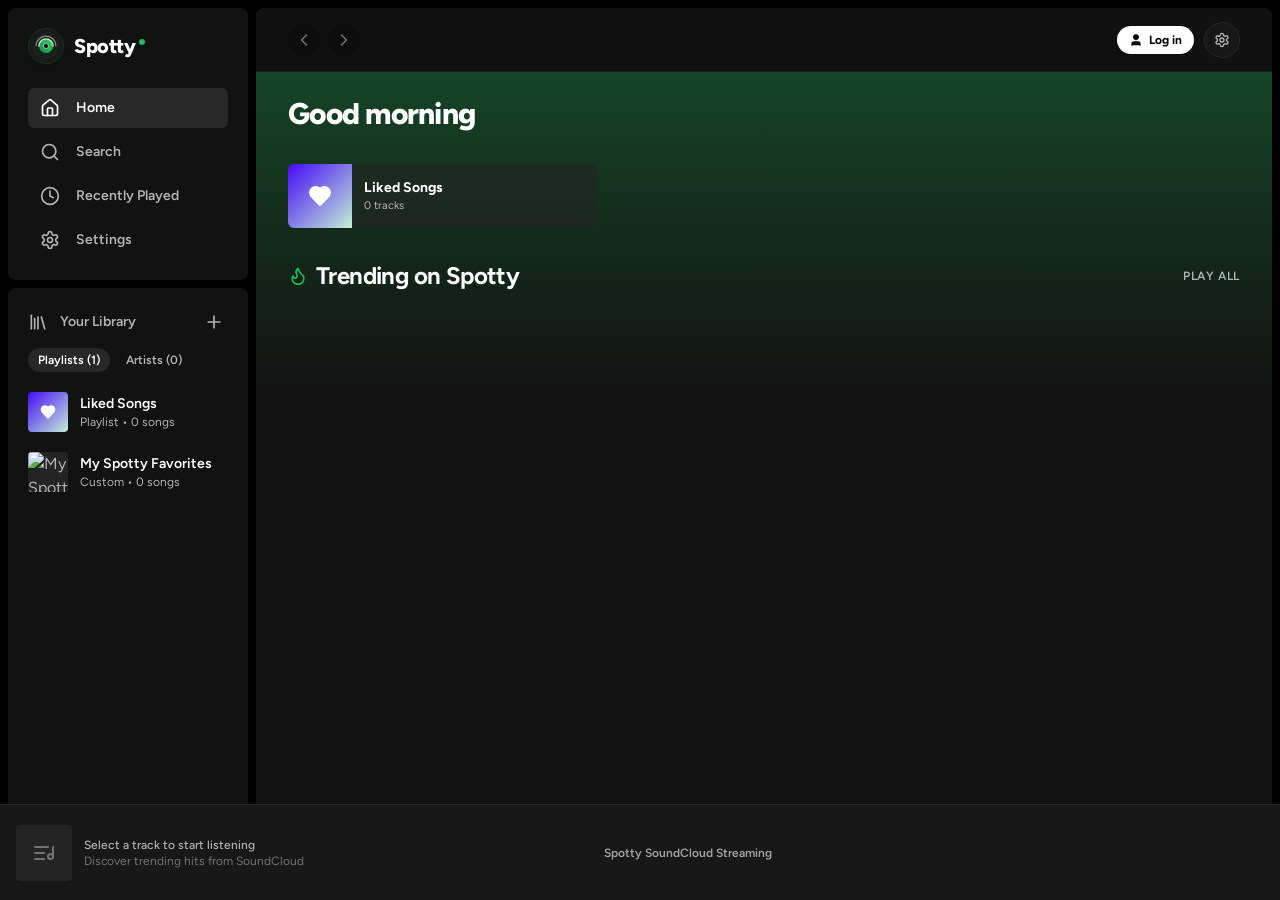
==== commit 3ac00275: "Add files via upload" ====
--- a/index.html
+++ b/index.html
@@ -30,8 +30,8 @@
     <link rel="preconnect" href="https://fonts.googleapis.com" />
     <link rel="preconnect" href="https://fonts.gstatic.com" crossorigin />
     <link href="https://fonts.googleapis.com/css2?family=Figtree:ital,wght@0,300..900;1,300..900&display=swap" rel="stylesheet" />
-    <script type="module" crossorigin src="./assets/index-CynHqWGj.js"></script>
-    <link rel="stylesheet" crossorigin href="./assets/index-DjMrpS8_.css">
+    <script type="module" crossorigin src="./assets/index-Dq7ovfn6.js"></script>
+    <link rel="stylesheet" crossorigin href="./assets/index-CXeBjKpj.css">
   <link rel="manifest" href="./manifest.webmanifest"></head>
   <body class="bg-[#121212] text-white font-sans antialiased selection:bg-[#1DB954] selection:text-black overflow-hidden select-none">
     <div id="root" class="h-screen w-screen overflow-hidden flex flex-col"></div>
--- a/assets/index-CXeBjKpj.css
+++ b/assets/index-CXeBjKpj.css
@@ -0,0 +1 @@
+*,:before,:after,::backdrop{--tw-border-spacing-x:0;--tw-border-spacing-y:0;--tw-translate-x:0;--tw-translate-y:0;--tw-rotate:0;--tw-skew-x:0;--tw-skew-y:0;--tw-scale-x:1;--tw-scale-y:1;--tw-pan-x: ;--tw-pan-y: ;--tw-pinch-zoom: ;--tw-scroll-snap-strictness:proximity;--tw-gradient-from-position: ;--tw-gradient-via-position: ;--tw-gradient-to-position: ;--tw-ordinal: ;--tw-slashed-zero: ;--tw-numeric-figure: ;--tw-numeric-spacing: ;--tw-numeric-fraction: ;--tw-ring-inset: ;--tw-ring-offset-width:0px;--tw-ring-offset-color:#fff;--tw-ring-color:#3b82f680;--tw-ring-offset-shadow:0 0 #0000;--tw-ring-shadow:0 0 #0000;--tw-shadow:0 0 #0000;--tw-shadow-colored:0 0 #0000;--tw-blur: ;--tw-brightness: ;--tw-contrast: ;--tw-grayscale: ;--tw-hue-rotate: ;--tw-invert: ;--tw-saturate: ;--tw-sepia: ;--tw-drop-shadow: ;--tw-backdrop-blur: ;--tw-backdrop-brightness: ;--tw-backdrop-contrast: ;--tw-backdrop-grayscale: ;--tw-backdrop-hue-rotate: ;--tw-backdrop-invert: ;--tw-backdrop-opacity: ;--tw-backdrop-saturate: ;--tw-backdrop-sepia: ;--tw-contain-size: ;--tw-contain-layout: ;--tw-contain-paint: ;--tw-contain-style: }*,:before,:after{box-sizing:border-box;border:0 solid #e5e7eb}:before,:after{--tw-content:""}html,:host{-webkit-text-size-adjust:100%;tab-size:4;font-feature-settings:normal;font-variation-settings:normal;-webkit-tap-highlight-color:transparent;font-family:Figtree,system-ui,-apple-system,BlinkMacSystemFont,Segoe UI,Roboto,sans-serif;line-height:1.5}body{line-height:inherit;margin:0}hr{height:0;color:inherit;border-top-width:1px}abbr:where([title]){-webkit-text-decoration:underline dotted;text-decoration:underline dotted}h1,h2,h3,h4,h5,h6{font-size:inherit;font-weight:inherit}a{color:inherit;-webkit-text-decoration:inherit;text-decoration:inherit}b,strong{font-weight:bolder}code,kbd,samp,pre{font-feature-settings:normal;font-variation-settings:normal;font-family:ui-monospace,SFMono-Regular,Menlo,Monaco,Consolas,Liberation Mono,Courier New,monospace;font-size:1em}small{font-size:80%}sub,sup{vertical-align:baseline;font-size:75%;line-height:0;position:relative}sub{bottom:-.25em}sup{top:-.5em}table{text-indent:0;border-color:inherit;border-collapse:collapse}button,input,optgroup,select,textarea{font-feature-settings:inherit;font-variation-settings:inherit;font-family:inherit;font-size:100%;font-weight:inherit;line-height:inherit;letter-spacing:inherit;color:inherit;margin:0;padding:0}button,select{text-transform:none}button,input:where([type=button]),input:where([type=reset]),input:where([type=submit]){-webkit-appearance:button;background-color:#0000;background-image:none}:-moz-focusring{outline:auto}:-moz-ui-invalid{box-shadow:none}progress{vertical-align:baseline}::-webkit-inner-spin-button{height:auto}::-webkit-outer-spin-button{height:auto}[type=search]{-webkit-appearance:textfield;outline-offset:-2px}::-webkit-search-decoration{-webkit-appearance:none}::-webkit-file-upload-button{-webkit-appearance:button;font:inherit}summary{display:list-item}blockquote,dl,dd,h1,h2,h3,h4,h5,h6,hr,figure,p,pre{margin:0}fieldset{margin:0;padding:0}legend{padding:0}ol,ul,menu{margin:0;padding:0;list-style:none}dialog{padding:0}textarea{resize:vertical}input::-moz-placeholder{opacity:1;color:#9ca3af}textarea::-moz-placeholder{opacity:1;color:#9ca3af}input::placeholder,textarea::placeholder{opacity:1;color:#9ca3af}button,[role=button]{cursor:pointer}:disabled{cursor:default}img,svg,video,canvas,audio,iframe,embed,object{vertical-align:middle;display:block}img,video{max-width:100%;height:auto}[hidden]:where(:not([hidden=until-found])){display:none}.container{width:100%}@media (width>=640px){.container{max-width:640px}}@media (width>=768px){.container{max-width:768px}}@media (width>=1024px){.container{max-width:1024px}}@media (width>=1280px){.container{max-width:1280px}}@media (width>=1536px){.container{max-width:1536px}}.sr-only{clip:rect(0, 0, 0, 0);white-space:nowrap;border-width:0;width:1px;height:1px;margin:-1px;padding:0;position:absolute;overflow:hidden}.pointer-events-none{pointer-events:none}.fixed{position:fixed}.absolute{position:absolute}.relative{position:relative}.sticky{position:sticky}.inset-0{inset:0}.inset-y-0{top:0;bottom:0}.-bottom-0\.5{bottom:-.125rem}.-bottom-1{bottom:-.25rem}.-bottom-2{bottom:-.5rem}.-right-0\.5{right:-.125rem}.-right-1{right:-.25rem}.-right-2{right:-.5rem}.-top-1{top:-.25rem}.-top-7{top:-1.75rem}.bottom-0{bottom:0}.bottom-1{bottom:.25rem}.bottom-2\.5{bottom:.625rem}.bottom-5{bottom:1.25rem}.bottom-\[calc\(56px\+env\(safe-area-inset-bottom\,0px\)\+6px\)\]{bottom:calc(56px + env(safe-area-inset-bottom,0px) + 6px)}.left-0{left:0}.left-1{left:.25rem}.left-1\/2{left:50%}.left-2{left:.5rem}.left-2\.5{left:.625rem}.left-3{left:.75rem}.left-4{left:1rem}.right-0{right:0}.right-1{right:.25rem}.right-2{right:.5rem}.right-2\.5{right:.625rem}.right-4{right:1rem}.right-5{right:1.25rem}.right-6{right:1.5rem}.top-0{top:0}.top-1{top:.25rem}.top-1\/2{top:50%}.top-16{top:4rem}.top-2{top:.5rem}.top-2\.5{top:.625rem}.top-20{top:5rem}.top-3{top:.75rem}.top-5{top:1.25rem}.top-full{top:100%}.z-10{z-index:10}.z-30{z-index:30}.z-40{z-index:40}.z-50{z-index:50}.mx-5{margin-left:1.25rem;margin-right:1.25rem}.mx-auto{margin-left:auto;margin-right:auto}.mb-1{margin-bottom:.25rem}.mb-2{margin-bottom:.5rem}.mb-3{margin-bottom:.75rem}.mb-4{margin-bottom:1rem}.ml-0\.5{margin-left:.125rem}.ml-1{margin-left:.25rem}.ml-auto{margin-left:auto}.mr-3{margin-right:.75rem}.mt-0\.5{margin-top:.125rem}.mt-1{margin-top:.25rem}.mt-2{margin-top:.5rem}.mt-3{margin-top:.75rem}.mt-4{margin-top:1rem}.line-clamp-1{-webkit-line-clamp:1;-webkit-box-orient:vertical;display:-webkit-box;overflow:hidden}.line-clamp-2{-webkit-line-clamp:2;-webkit-box-orient:vertical;display:-webkit-box;overflow:hidden}.block{display:block}.flex{display:flex}.inline-flex{display:inline-flex}.grid{display:grid}.hidden{display:none}.aspect-\[16\/10\]{aspect-ratio:16/10}.aspect-square{aspect-ratio:1}.h-1{height:.25rem}.h-1\.5{height:.375rem}.h-10{height:2.5rem}.h-11{height:2.75rem}.h-12{height:3rem}.h-14{height:3.5rem}.h-16{height:4rem}.h-2{height:.5rem}.h-2\.5{height:.625rem}.h-20{height:5rem}.h-24{height:6rem}.h-28{height:7rem}.h-3{height:.75rem}.h-3\.5{height:.875rem}.h-32{height:8rem}.h-4{height:1rem}.h-44{height:11rem}.h-48{height:12rem}.h-5{height:1.25rem}.h-6{height:1.5rem}.h-7{height:1.75rem}.h-8{height:2rem}.h-80{height:20rem}.h-9{height:2.25rem}.h-96{height:24rem}.h-\[2px\]{height:2px}.h-\[60\%\]{height:60%}.h-\[72\%\]{height:72%}.h-full{height:100%}.h-screen{height:100vh}.max-h-56{max-height:14rem}.min-h-0{min-height:0}.min-h-\[220px\]{min-height:220px}.min-h-full{min-height:100%}.w-0\.5{width:.125rem}.w-1{width:.25rem}.w-1\.5{width:.375rem}.w-1\/2{width:50%}.w-1\/3{width:33.3333%}.w-1\/4{width:25%}.w-1\/5{width:20%}.w-10{width:2.5rem}.w-11{width:2.75rem}.w-12{width:3rem}.w-14{width:3.5rem}.w-16{width:4rem}.w-2{width:.5rem}.w-2\.5{width:.625rem}.w-2\/3{width:66.6667%}.w-2\/4{width:50%}.w-20{width:5rem}.w-24{width:6rem}.w-28{width:7rem}.w-3{width:.75rem}.w-3\.5{width:.875rem}.w-3\/4{width:75%}.w-32{width:8rem}.w-4{width:1rem}.w-44{width:11rem}.w-48{width:12rem}.w-5{width:1.25rem}.w-6{width:1.5rem}.w-64{width:16rem}.w-7{width:1.75rem}.w-8{width:2rem}.w-9{width:2.25rem}.w-\[2px\]{width:2px}.w-\[60\%\]{width:60%}.w-\[72\%\]{width:72%}.w-\[92\%\]{width:92%}.w-full{width:100%}.w-screen{width:100vw}.min-w-0{min-width:0}.min-w-\[220px\]{min-width:220px}.min-w-\[240px\]{min-width:240px}.min-w-\[2px\]{min-width:2px}.max-w-2xl{max-width:42rem}.max-w-3xl{max-width:48rem}.max-w-4xl{max-width:56rem}.max-w-\[170px\]{max-width:170px}.max-w-\[190px\]{max-width:190px}.max-w-\[340px\]{max-width:340px}.max-w-\[660px\]{max-width:660px}.max-w-\[80px\]{max-width:80px}.max-w-md{max-width:28rem}.max-w-sm{max-width:24rem}.max-w-xs{max-width:20rem}.flex-1{flex:1}.shrink-0{flex-shrink:0}.origin-left{transform-origin:0}.-translate-x-1\/2{--tw-translate-x:-50%;transform:translate(var(--tw-translate-x), var(--tw-translate-y)) rotate(var(--tw-rotate)) skewX(var(--tw-skew-x)) skewY(var(--tw-skew-y)) scaleX(var(--tw-scale-x)) scaleY(var(--tw-scale-y))}.-translate-y-1\/2{--tw-translate-y:-50%;transform:translate(var(--tw-translate-x), var(--tw-translate-y)) rotate(var(--tw-rotate)) skewX(var(--tw-skew-x)) skewY(var(--tw-skew-y)) scaleX(var(--tw-scale-x)) scaleY(var(--tw-scale-y))}.translate-x-0\.5{--tw-translate-x:.125rem;transform:translate(var(--tw-translate-x), var(--tw-translate-y)) rotate(var(--tw-rotate)) skewX(var(--tw-skew-x)) skewY(var(--tw-skew-y)) scaleX(var(--tw-scale-x)) scaleY(var(--tw-scale-y))}.translate-y-0{--tw-translate-y:0px;transform:translate(var(--tw-translate-x), var(--tw-translate-y)) rotate(var(--tw-rotate)) skewX(var(--tw-skew-x)) skewY(var(--tw-skew-y)) scaleX(var(--tw-scale-x)) scaleY(var(--tw-scale-y))}.translate-y-1{--tw-translate-y:.25rem;transform:translate(var(--tw-translate-x), var(--tw-translate-y)) rotate(var(--tw-rotate)) skewX(var(--tw-skew-x)) skewY(var(--tw-skew-y)) scaleX(var(--tw-scale-x)) scaleY(var(--tw-scale-y))}.translate-y-2{--tw-translate-y:.5rem;transform:translate(var(--tw-translate-x), var(--tw-translate-y)) rotate(var(--tw-rotate)) skewX(var(--tw-skew-x)) skewY(var(--tw-skew-y)) scaleX(var(--tw-scale-x)) scaleY(var(--tw-scale-y))}.translate-y-3{--tw-translate-y:.75rem;transform:translate(var(--tw-translate-x), var(--tw-translate-y)) rotate(var(--tw-rotate)) skewX(var(--tw-skew-x)) skewY(var(--tw-skew-y)) scaleX(var(--tw-scale-x)) scaleY(var(--tw-scale-y))}.rotate-\[25deg\]{--tw-rotate:25deg;transform:translate(var(--tw-translate-x), var(--tw-translate-y)) rotate(var(--tw-rotate)) skewX(var(--tw-skew-x)) skewY(var(--tw-skew-y)) scaleX(var(--tw-scale-x)) scaleY(var(--tw-scale-y))}.scale-100{--tw-scale-x:1;--tw-scale-y:1;transform:translate(var(--tw-translate-x), var(--tw-translate-y)) rotate(var(--tw-rotate)) skewX(var(--tw-skew-x)) skewY(var(--tw-skew-y)) scaleX(var(--tw-scale-x)) scaleY(var(--tw-scale-y))}.scale-105{--tw-scale-x:1.05;--tw-scale-y:1.05;transform:translate(var(--tw-translate-x), var(--tw-translate-y)) rotate(var(--tw-rotate)) skewX(var(--tw-skew-x)) skewY(var(--tw-skew-y)) scaleX(var(--tw-scale-x)) scaleY(var(--tw-scale-y))}.scale-95{--tw-scale-x:.95;--tw-scale-y:.95;transform:translate(var(--tw-translate-x), var(--tw-translate-y)) rotate(var(--tw-rotate)) skewX(var(--tw-skew-x)) skewY(var(--tw-skew-y)) scaleX(var(--tw-scale-x)) scaleY(var(--tw-scale-y))}.transform{transform:translate(var(--tw-translate-x), var(--tw-translate-y)) rotate(var(--tw-rotate)) skewX(var(--tw-skew-x)) skewY(var(--tw-skew-y)) scaleX(var(--tw-scale-x)) scaleY(var(--tw-scale-y))}@keyframes bounce{0%,to{animation-timing-function:cubic-bezier(.8,0,1,1);transform:translateY(-25%)}50%{animation-timing-function:cubic-bezier(0,0,.2,1);transform:none}}.animate-bounce{animation:1s infinite bounce}@keyframes pulse{50%{opacity:.5}}.animate-pulse{animation:2s cubic-bezier(.4,0,.6,1) infinite pulse}@keyframes spin{to{transform:rotate(360deg)}}.animate-spin{animation:1s linear infinite spin}.cursor-grab{cursor:grab}.cursor-not-allowed{cursor:not-allowed}.cursor-pointer{cursor:pointer}.select-none{-webkit-user-select:none;user-select:none}.resize-none{resize:none}.grid-cols-1{grid-template-columns:repeat(1,minmax(0,1fr))}.grid-cols-2{grid-template-columns:repeat(2,minmax(0,1fr))}.grid-cols-3{grid-template-columns:repeat(3,minmax(0,1fr))}.grid-cols-6{grid-template-columns:repeat(6,minmax(0,1fr))}.flex-col{flex-direction:column}.flex-wrap{flex-wrap:wrap}.items-start{align-items:flex-start}.items-end{align-items:flex-end}.items-center{align-items:center}.justify-start{justify-content:flex-start}.justify-end{justify-content:flex-end}.justify-center{justify-content:center}.justify-between{justify-content:space-between}.justify-around{justify-content:space-around}.gap-0\.5{gap:.125rem}.gap-1{gap:.25rem}.gap-1\.5{gap:.375rem}.gap-2{gap:.5rem}.gap-2\.5{gap:.625rem}.gap-3{gap:.75rem}.gap-3\.5{gap:.875rem}.gap-4{gap:1rem}.gap-6{gap:1.5rem}.gap-\[2px\]{gap:2px}.space-y-0\.5>:not([hidden])~:not([hidden]){--tw-space-y-reverse:0;margin-top:calc(.125rem * calc(1 - var(--tw-space-y-reverse)));margin-bottom:calc(.125rem * var(--tw-space-y-reverse))}.space-y-1>:not([hidden])~:not([hidden]){--tw-space-y-reverse:0;margin-top:calc(.25rem * calc(1 - var(--tw-space-y-reverse)));margin-bottom:calc(.25rem * var(--tw-space-y-reverse))}.space-y-1\.5>:not([hidden])~:not([hidden]){--tw-space-y-reverse:0;margin-top:calc(.375rem * calc(1 - var(--tw-space-y-reverse)));margin-bottom:calc(.375rem * var(--tw-space-y-reverse))}.space-y-10>:not([hidden])~:not([hidden]){--tw-space-y-reverse:0;margin-top:calc(2.5rem * calc(1 - var(--tw-space-y-reverse)));margin-bottom:calc(2.5rem * var(--tw-space-y-reverse))}.space-y-2>:not([hidden])~:not([hidden]){--tw-space-y-reverse:0;margin-top:calc(.5rem * calc(1 - var(--tw-space-y-reverse)));margin-bottom:calc(.5rem * var(--tw-space-y-reverse))}.space-y-3>:not([hidden])~:not([hidden]){--tw-space-y-reverse:0;margin-top:calc(.75rem * calc(1 - var(--tw-space-y-reverse)));margin-bottom:calc(.75rem * var(--tw-space-y-reverse))}.space-y-3\.5>:not([hidden])~:not([hidden]){--tw-space-y-reverse:0;margin-top:calc(.875rem * calc(1 - var(--tw-space-y-reverse)));margin-bottom:calc(.875rem * var(--tw-space-y-reverse))}.space-y-4>:not([hidden])~:not([hidden]){--tw-space-y-reverse:0;margin-top:calc(1rem * calc(1 - var(--tw-space-y-reverse)));margin-bottom:calc(1rem * var(--tw-space-y-reverse))}.space-y-5>:not([hidden])~:not([hidden]){--tw-space-y-reverse:0;margin-top:calc(1.25rem * calc(1 - var(--tw-space-y-reverse)));margin-bottom:calc(1.25rem * var(--tw-space-y-reverse))}.space-y-6>:not([hidden])~:not([hidden]){--tw-space-y-reverse:0;margin-top:calc(1.5rem * calc(1 - var(--tw-space-y-reverse)));margin-bottom:calc(1.5rem * var(--tw-space-y-reverse))}.space-y-8>:not([hidden])~:not([hidden]){--tw-space-y-reverse:0;margin-top:calc(2rem * calc(1 - var(--tw-space-y-reverse)));margin-bottom:calc(2rem * var(--tw-space-y-reverse))}.self-start{align-self:flex-start}.overflow-hidden{overflow:hidden}.overflow-visible{overflow:visible}.overflow-y-auto{overflow-y:auto}.scroll-smooth{scroll-behavior:smooth}.truncate{text-overflow:ellipsis;white-space:nowrap;overflow:hidden}.whitespace-pre-line{white-space:pre-line}.rounded{border-radius:.25rem}.rounded-2xl{border-radius:1rem}.rounded-full{border-radius:9999px}.rounded-lg{border-radius:.5rem}.rounded-md{border-radius:.375rem}.rounded-xl{border-radius:.75rem}.border{border-width:1px}.border-2{border-width:2px}.border-4{border-width:4px}.border-b{border-bottom-width:1px}.border-l{border-left-width:1px}.border-t{border-top-width:1px}.border-dashed{border-style:dashed}.border-\[\#1DB954\]{--tw-border-opacity:1;border-color:rgb(29 185 84/var(--tw-border-opacity,1))}.border-\[\#1DB954\]\/30{border-color:#1db9544d}.border-\[\#1DB954\]\/40{border-color:#1db95466}.border-\[\#1f1f1f\]{--tw-border-opacity:1;border-color:rgb(31 31 31/var(--tw-border-opacity,1))}.border-\[\#222222\]{--tw-border-opacity:1;border-color:rgb(34 34 34/var(--tw-border-opacity,1))}.border-\[\#242424\]{--tw-border-opacity:1;border-color:rgb(36 36 36/var(--tw-border-opacity,1))}.border-\[\#282828\]{--tw-border-opacity:1;border-color:rgb(40 40 40/var(--tw-border-opacity,1))}.border-\[\#282828\]\/60{border-color:#28282899}.border-\[\#2e2e2e\]{--tw-border-opacity:1;border-color:rgb(46 46 46/var(--tw-border-opacity,1))}.border-\[\#333\]{--tw-border-opacity:1;border-color:rgb(51 51 51/var(--tw-border-opacity,1))}.border-\[\#383838\]{--tw-border-opacity:1;border-color:rgb(56 56 56/var(--tw-border-opacity,1))}.border-\[\#383838\]\/80{border-color:#383838cc}.border-\[\#727272\]{--tw-border-opacity:1;border-color:rgb(114 114 114/var(--tw-border-opacity,1))}.border-\[\#FF5500\]\/30{border-color:#ff55004d}.border-black{--tw-border-opacity:1;border-color:rgb(0 0 0/var(--tw-border-opacity,1))}.border-red-500\/20{border-color:#ef444433}.border-red-500\/30{border-color:#ef44444d}.border-transparent{border-color:#0000}.border-white\/10{border-color:#ffffff1a}.border-white\/20{border-color:#fff3}.border-white\/60{border-color:#fff9}.bg-\[\#121212\]{--tw-bg-opacity:1;background-color:rgb(18 18 18/var(--tw-bg-opacity,1))}.bg-\[\#121212\]\/90{background-color:#121212e6}.bg-\[\#121212\]\/95{background-color:#121212f2}.bg-\[\#181818\]{--tw-bg-opacity:1;background-color:rgb(24 24 24/var(--tw-bg-opacity,1))}.bg-\[\#1DB954\]{--tw-bg-opacity:1;background-color:rgb(29 185 84/var(--tw-bg-opacity,1))}.bg-\[\#1DB954\]\/10{background-color:#1db9541a}.bg-\[\#1DB954\]\/15{background-color:#1db95426}.bg-\[\#1DB954\]\/20{background-color:#1db95433}.bg-\[\#1e1e1e\]{--tw-bg-opacity:1;background-color:rgb(30 30 30/var(--tw-bg-opacity,1))}.bg-\[\#202020\]{--tw-bg-opacity:1;background-color:rgb(32 32 32/var(--tw-bg-opacity,1))}.bg-\[\#242424\]{--tw-bg-opacity:1;background-color:rgb(36 36 36/var(--tw-bg-opacity,1))}.bg-\[\#242424\]\/60{background-color:#24242499}.bg-\[\#242424\]\/80{background-color:#242424cc}.bg-\[\#242424\]\/95{background-color:#242424f2}.bg-\[\#282828\]{--tw-bg-opacity:1;background-color:rgb(40 40 40/var(--tw-bg-opacity,1))}.bg-\[\#282828\]\/40{background-color:#28282866}.bg-\[\#282828\]\/60{background-color:#28282899}.bg-\[\#2a2a2a\]{--tw-bg-opacity:1;background-color:rgb(42 42 42/var(--tw-bg-opacity,1))}.bg-\[\#333\]{--tw-bg-opacity:1;background-color:rgb(51 51 51/var(--tw-bg-opacity,1))}.bg-\[\#383838\]{--tw-bg-opacity:1;background-color:rgb(56 56 56/var(--tw-bg-opacity,1))}.bg-\[\#4d4d4d\]{--tw-bg-opacity:1;background-color:rgb(77 77 77/var(--tw-bg-opacity,1))}.bg-\[\#FF5500\]{--tw-bg-opacity:1;background-color:rgb(255 85 0/var(--tw-bg-opacity,1))}.bg-\[\#FF5500\]\/10{background-color:#ff55001a}.bg-\[\#FF5500\]\/20{background-color:#f503}.bg-black{--tw-bg-opacity:1;background-color:rgb(0 0 0/var(--tw-bg-opacity,1))}.bg-black\/20{background-color:#0003}.bg-black\/30{background-color:#0000004d}.bg-black\/40{background-color:#0006}.bg-black\/50{background-color:#00000080}.bg-black\/60{background-color:#0009}.bg-black\/70{background-color:#000000b3}.bg-black\/75{background-color:#000000bf}.bg-black\/80{background-color:#000c}.bg-gray-500{--tw-bg-opacity:1;background-color:rgb(107 114 128/var(--tw-bg-opacity,1))}.bg-red-500\/10{background-color:#ef44441a}.bg-red-500\/20{background-color:#ef444433}.bg-white{--tw-bg-opacity:1;background-color:rgb(255 255 255/var(--tw-bg-opacity,1))}.bg-white\/10{background-color:#ffffff1a}.bg-white\/20{background-color:#fff3}.bg-white\/30{background-color:#ffffff4d}.bg-gradient-to-br{background-image:linear-gradient(to bottom right, var(--tw-gradient-stops))}.bg-gradient-to-l{background-image:linear-gradient(to left, var(--tw-gradient-stops))}.bg-gradient-to-r{background-image:linear-gradient(to right, var(--tw-gradient-stops))}.bg-gradient-to-t{background-image:linear-gradient(to top, var(--tw-gradient-stops))}.bg-gradient-to-tr{background-image:linear-gradient(to top right, var(--tw-gradient-stops))}.from-\[\#006450\]{--tw-gradient-from:#006450 var(--tw-gradient-from-position);--tw-gradient-to:#00645000 var(--tw-gradient-to-position);--tw-gradient-stops:var(--tw-gradient-from), var(--tw-gradient-to)}.from-\[\#15883e\]{--tw-gradient-from:#15883e var(--tw-gradient-from-position);--tw-gradient-to:#15883e00 var(--tw-gradient-to-position);--tw-gradient-stops:var(--tw-gradient-from), var(--tw-gradient-to)}.from-\[\#181818\]{--tw-gradient-from:#181818 var(--tw-gradient-from-position);--tw-gradient-to:#18181800 var(--tw-gradient-to-position);--tw-gradient-stops:var(--tw-gradient-from), var(--tw-gradient-to)}.from-\[\#1DB954\]{--tw-gradient-from:#1db954 var(--tw-gradient-from-position);--tw-gradient-to:#1db95400 var(--tw-gradient-to-position);--tw-gradient-stops:var(--tw-gradient-from), var(--tw-gradient-to)}.from-\[\#1e3264\]{--tw-gradient-from:#1e3264 var(--tw-gradient-from-position);--tw-gradient-to:#1e326400 var(--tw-gradient-to-position);--tw-gradient-stops:var(--tw-gradient-from), var(--tw-gradient-to)}.from-\[\#282828\]{--tw-gradient-from:#282828 var(--tw-gradient-from-position);--tw-gradient-to:#28282800 var(--tw-gradient-to-position);--tw-gradient-stops:var(--tw-gradient-from), var(--tw-gradient-to)}.from-\[\#43180f\]{--tw-gradient-from:#43180f var(--tw-gradient-from-position);--tw-gradient-to:#43180f00 var(--tw-gradient-to-position);--tw-gradient-stops:var(--tw-gradient-from), var(--tw-gradient-to)}.from-\[\#450af5\]{--tw-gradient-from:#450af5 var(--tw-gradient-from-position);--tw-gradient-to:#450af500 var(--tw-gradient-to-position);--tw-gradient-stops:var(--tw-gradient-from), var(--tw-gradient-to)}.from-\[\#477d95\]{--tw-gradient-from:#477d95 var(--tw-gradient-from-position);--tw-gradient-to:#477d9500 var(--tw-gradient-to-position);--tw-gradient-stops:var(--tw-gradient-from), var(--tw-gradient-to)}.from-\[\#503750\]{--tw-gradient-from:#503750 var(--tw-gradient-from-position);--tw-gradient-to:#50375000 var(--tw-gradient-to-position);--tw-gradient-stops:var(--tw-gradient-from), var(--tw-gradient-to)}.from-\[\#7358ff\]{--tw-gradient-from:#7358ff var(--tw-gradient-from-position);--tw-gradient-to:#7358ff00 var(--tw-gradient-to-position);--tw-gradient-stops:var(--tw-gradient-from), var(--tw-gradient-to)}.from-\[\#8400e7\]{--tw-gradient-from:#8400e7 var(--tw-gradient-from-position);--tw-gradient-to:#8400e700 var(--tw-gradient-to-position);--tw-gradient-stops:var(--tw-gradient-from), var(--tw-gradient-to)}.from-\[\#ba5d07\]{--tw-gradient-from:#ba5d07 var(--tw-gradient-from-position);--tw-gradient-to:#ba5d0700 var(--tw-gradient-to-position);--tw-gradient-stops:var(--tw-gradient-from), var(--tw-gradient-to)}.from-\[\#e91429\]{--tw-gradient-from:#e91429 var(--tw-gradient-from-position);--tw-gradient-to:#e9142900 var(--tw-gradient-to-position);--tw-gradient-stops:var(--tw-gradient-from), var(--tw-gradient-to)}.from-\[\#ff5500\]{--tw-gradient-from:#f50 var(--tw-gradient-from-position);--tw-gradient-to:#f500 var(--tw-gradient-to-position);--tw-gradient-stops:var(--tw-gradient-from), var(--tw-gradient-to)}.from-black{--tw-gradient-from:#000 var(--tw-gradient-from-position);--tw-gradient-to:#0000 var(--tw-gradient-to-position);--tw-gradient-stops:var(--tw-gradient-from), var(--tw-gradient-to)}.from-black\/60{--tw-gradient-from:#0009 var(--tw-gradient-from-position);--tw-gradient-to:#0000 var(--tw-gradient-to-position);--tw-gradient-stops:var(--tw-gradient-from), var(--tw-gradient-to)}.from-indigo-900{--tw-gradient-from:#312e81 var(--tw-gradient-from-position);--tw-gradient-to:#312e8100 var(--tw-gradient-to-position);--tw-gradient-stops:var(--tw-gradient-from), var(--tw-gradient-to)}.via-\[\#121212\]{--tw-gradient-to:#12121200 var(--tw-gradient-to-position);--tw-gradient-stops:var(--tw-gradient-from), #121212 var(--tw-gradient-via-position), var(--tw-gradient-to)}.via-\[\#1DB954\]{--tw-gradient-to:#1db95400 var(--tw-gradient-to-position);--tw-gradient-stops:var(--tw-gradient-from), #1db954 var(--tw-gradient-via-position), var(--tw-gradient-to)}.via-\[\#24138a\]{--tw-gradient-to:#24138a00 var(--tw-gradient-to-position);--tw-gradient-stops:var(--tw-gradient-from), #24138a var(--tw-gradient-via-position), var(--tw-gradient-to)}.via-blue-800{--tw-gradient-to:#1e40af00 var(--tw-gradient-to-position);--tw-gradient-stops:var(--tw-gradient-from), #1e40af var(--tw-gradient-via-position), var(--tw-gradient-to)}.to-\[\#0f5c2a\]{--tw-gradient-to:#0f5c2a var(--tw-gradient-to-position)}.to-\[\#107033\]{--tw-gradient-to:#107033 var(--tw-gradient-to-position)}.to-\[\#121212\]{--tw-gradient-to:#121212 var(--tw-gradient-to-position)}.to-\[\#121212\]\/95{--tw-gradient-to:#121212f2 var(--tw-gradient-to-position)}.to-\[\#1e1e1e\]{--tw-gradient-to:#1e1e1e var(--tw-gradient-to-position)}.to-\[\#1e3264\]{--tw-gradient-to:#1e3264 var(--tw-gradient-to-position)}.to-\[\#1ed760\]{--tw-gradient-to:#1ed760 var(--tw-gradient-to-position)}.to-\[\#7f2000\]{--tw-gradient-to:#7f2000 var(--tw-gradient-to-position)}.to-\[\#8400e7\]{--tw-gradient-to:#8400e7 var(--tw-gradient-to-position)}.to-\[\#8d67ab\]{--tw-gradient-to:#8d67ab var(--tw-gradient-to-position)}.to-\[\#b06237\]{--tw-gradient-to:#b06237 var(--tw-gradient-to-position)}.to-\[\#bc5900\]{--tw-gradient-to:#bc5900 var(--tw-gradient-to-position)}.to-\[\#c4efd9\]{--tw-gradient-to:#c4efd9 var(--tw-gradient-to-position)}.to-\[\#e8115b\]{--tw-gradient-to:#e8115b var(--tw-gradient-to-position)}.to-\[\#e91429\]{--tw-gradient-to:#e91429 var(--tw-gradient-to-position)}.to-slate-900{--tw-gradient-to:#0f172a var(--tw-gradient-to-position)}.to-transparent{--tw-gradient-to:transparent var(--tw-gradient-to-position)}.fill-current{fill:currentColor}.stroke-\[3\]{stroke-width:3px}.object-cover{-o-object-fit:cover;object-fit:cover}.p-0\.5{padding:.125rem}.p-1{padding:.25rem}.p-1\.5{padding:.375rem}.p-10{padding:2.5rem}.p-2{padding:.5rem}.p-2\.5{padding:.625rem}.p-3{padding:.75rem}.p-3\.5{padding:.875rem}.p-4{padding:1rem}.p-5{padding:1.25rem}.p-6{padding:1.5rem}.p-8{padding:2rem}.px-1{padding-left:.25rem;padding-right:.25rem}.px-1\.5{padding-left:.375rem;padding-right:.375rem}.px-2{padding-left:.5rem;padding-right:.5rem}.px-2\.5{padding-left:.625rem;padding-right:.625rem}.px-3{padding-left:.75rem;padding-right:.75rem}.px-3\.5{padding-left:.875rem;padding-right:.875rem}.px-4{padding-left:1rem;padding-right:1rem}.px-5{padding-left:1.25rem;padding-right:1.25rem}.px-6{padding-left:1.5rem;padding-right:1.5rem}.py-0\.5{padding-top:.125rem;padding-bottom:.125rem}.py-1{padding-top:.25rem;padding-bottom:.25rem}.py-1\.5{padding-top:.375rem;padding-bottom:.375rem}.py-12{padding-top:3rem;padding-bottom:3rem}.py-16{padding-top:4rem;padding-bottom:4rem}.py-2{padding-top:.5rem;padding-bottom:.5rem}.py-2\.5{padding-top:.625rem;padding-bottom:.625rem}.py-20{padding-top:5rem;padding-bottom:5rem}.py-3{padding-top:.75rem;padding-bottom:.75rem}.py-4{padding-top:1rem;padding-bottom:1rem}.py-6{padding-top:1.5rem;padding-bottom:1.5rem}.py-8{padding-top:2rem;padding-bottom:2rem}.pb-2{padding-bottom:.5rem}.pb-32{padding-bottom:8rem}.pb-36{padding-bottom:9rem}.pb-4{padding-bottom:1rem}.pb-6{padding-bottom:1.5rem}.pl-1{padding-left:.25rem}.pl-1\.5{padding-left:.375rem}.pl-12{padding-left:3rem}.pl-4{padding-left:1rem}.pl-8{padding-left:2rem}.pr-1{padding-right:.25rem}.pr-10{padding-right:2.5rem}.pr-2{padding-right:.5rem}.pr-3{padding-right:.75rem}.pr-4{padding-right:1rem}.pr-7{padding-right:1.75rem}.pt-1{padding-top:.25rem}.pt-10{padding-top:2.5rem}.pt-2{padding-top:.5rem}.pt-4{padding-top:1rem}.pt-6{padding-top:1.5rem}.pt-8{padding-top:2rem}.text-left{text-align:left}.text-center{text-align:center}.text-right{text-align:right}.font-mono{font-family:ui-monospace,SFMono-Regular,Menlo,Monaco,Consolas,Liberation Mono,Courier New,monospace}.font-sans{font-family:Figtree,system-ui,-apple-system,BlinkMacSystemFont,Segoe UI,Roboto,sans-serif}.text-2xl{font-size:1.5rem;line-height:2rem}.text-3xl{font-size:1.875rem;line-height:2.25rem}.text-\[10px\]{font-size:10px}.text-\[11px\]{font-size:11px}.text-\[9px\]{font-size:9px}.text-base{font-size:1rem;line-height:1.5rem}.text-lg{font-size:1.125rem;line-height:1.75rem}.text-sm{font-size:.875rem;line-height:1.25rem}.text-xl{font-size:1.25rem;line-height:1.75rem}.text-xs{font-size:.75rem;line-height:1rem}.font-black{font-weight:900}.font-bold{font-weight:700}.font-extrabold{font-weight:800}.font-medium{font-weight:500}.font-normal{font-weight:400}.font-semibold{font-weight:600}.uppercase{text-transform:uppercase}.normal-case{text-transform:none}.italic{font-style:italic}.leading-loose{line-height:2}.leading-relaxed{line-height:1.625}.leading-snug{line-height:1.375}.leading-tight{line-height:1.25}.tracking-tight{letter-spacing:-.025em}.tracking-wider{letter-spacing:.05em}.tracking-widest{letter-spacing:.1em}.text-\[\#1DB954\]{--tw-text-opacity:1;color:rgb(29 185 84/var(--tw-text-opacity,1))}.text-\[\#2e82e8\]{--tw-text-opacity:1;color:rgb(46 130 232/var(--tw-text-opacity,1))}.text-\[\#727272\]{--tw-text-opacity:1;color:rgb(114 114 114/var(--tw-text-opacity,1))}.text-\[\#888\]{--tw-text-opacity:1;color:rgb(136 136 136/var(--tw-text-opacity,1))}.text-\[\#B3B3B3\]{--tw-text-opacity:1;color:rgb(179 179 179/var(--tw-text-opacity,1))}.text-\[\#FF5500\]{--tw-text-opacity:1;color:rgb(255 85 0/var(--tw-text-opacity,1))}.text-\[\#ff7733\]{--tw-text-opacity:1;color:rgb(255 119 51/var(--tw-text-opacity,1))}.text-black{--tw-text-opacity:1;color:rgb(0 0 0/var(--tw-text-opacity,1))}.text-black\/80{color:#000c}.text-blue-400{--tw-text-opacity:1;color:rgb(96 165 250/var(--tw-text-opacity,1))}.text-purple-400{--tw-text-opacity:1;color:rgb(192 132 252/var(--tw-text-opacity,1))}.text-red-400{--tw-text-opacity:1;color:rgb(248 113 113/var(--tw-text-opacity,1))}.text-subtle{--tw-text-opacity:1;color:rgb(114 114 114/var(--tw-text-opacity,1))}.text-white{--tw-text-opacity:1;color:rgb(255 255 255/var(--tw-text-opacity,1))}.text-white\/30{color:#ffffff4d}.text-white\/40{color:#fff6}.text-white\/50{color:#ffffff80}.text-white\/60{color:#fff9}.text-white\/70{color:#ffffffb3}.text-white\/75{color:#ffffffbf}.text-white\/80{color:#fffc}.text-white\/90{color:#ffffffe6}.antialiased{-webkit-font-smoothing:antialiased;-moz-osx-font-smoothing:grayscale}.opacity-0{opacity:0}.opacity-100{opacity:1}.opacity-30{opacity:.3}.opacity-35{opacity:.35}.opacity-40{opacity:.4}.opacity-50{opacity:.5}.opacity-60{opacity:.6}.opacity-80{opacity:.8}.shadow{--tw-shadow:0 1px 3px 0 #0000001a, 0 1px 2px -1px #0000001a;--tw-shadow-colored:0 1px 3px 0 var(--tw-shadow-color), 0 1px 2px -1px var(--tw-shadow-color);box-shadow:var(--tw-ring-offset-shadow,0 0 #0000), var(--tw-ring-shadow,0 0 #0000), var(--tw-shadow)}.shadow-2xl{--tw-shadow:0 25px 50px -12px #00000040;--tw-shadow-colored:0 25px 50px -12px var(--tw-shadow-color);box-shadow:var(--tw-ring-offset-shadow,0 0 #0000), var(--tw-ring-shadow,0 0 #0000), var(--tw-shadow)}.shadow-glow{--tw-shadow:0 0 20px #1db95459;--tw-shadow-colored:0 0 20px var(--tw-shadow-color);box-shadow:var(--tw-ring-offset-shadow,0 0 #0000), var(--tw-ring-shadow,0 0 #0000), var(--tw-shadow)}.shadow-lg{--tw-shadow:0 10px 15px -3px #0000001a, 0 4px 6px -4px #0000001a;--tw-shadow-colored:0 10px 15px -3px var(--tw-shadow-color), 0 4px 6px -4px var(--tw-shadow-color);box-shadow:var(--tw-ring-offset-shadow,0 0 #0000), var(--tw-ring-shadow,0 0 #0000), var(--tw-shadow)}.shadow-md{--tw-shadow:0 4px 6px -1px #0000001a, 0 2px 4px -2px #0000001a;--tw-shadow-colored:0 4px 6px -1px var(--tw-shadow-color), 0 2px 4px -2px var(--tw-shadow-color);box-shadow:var(--tw-ring-offset-shadow,0 0 #0000), var(--tw-ring-shadow,0 0 #0000), var(--tw-shadow)}.shadow-player{--tw-shadow:0 -4px 16px #0009;--tw-shadow-colored:0 -4px 16px var(--tw-shadow-color);box-shadow:var(--tw-ring-offset-shadow,0 0 #0000), var(--tw-ring-shadow,0 0 #0000), var(--tw-shadow)}.shadow-sm{--tw-shadow:0 1px 2px 0 #0000000d;--tw-shadow-colored:0 1px 2px 0 var(--tw-shadow-color);box-shadow:var(--tw-ring-offset-shadow,0 0 #0000), var(--tw-ring-shadow,0 0 #0000), var(--tw-shadow)}.shadow-xl{--tw-shadow:0 20px 25px -5px #0000001a, 0 8px 10px -6px #0000001a;--tw-shadow-colored:0 20px 25px -5px var(--tw-shadow-color), 0 8px 10px -6px var(--tw-shadow-color);box-shadow:var(--tw-ring-offset-shadow,0 0 #0000), var(--tw-ring-shadow,0 0 #0000), var(--tw-shadow)}.ring-1{--tw-ring-offset-shadow:var(--tw-ring-inset) 0 0 0 var(--tw-ring-offset-width) var(--tw-ring-offset-color);--tw-ring-shadow:var(--tw-ring-inset) 0 0 0 calc(1px + var(--tw-ring-offset-width)) var(--tw-ring-color);box-shadow:var(--tw-ring-offset-shadow), var(--tw-ring-shadow), var(--tw-shadow,0 0 #0000)}.ring-\[\#1DB954\]\/40{--tw-ring-color:#1db95466}.ring-\[\#1DB954\]\/50{--tw-ring-color:#1db95480}.drop-shadow-md{--tw-drop-shadow:drop-shadow(0 4px 3px #00000012) drop-shadow(0 2px 2px #0000000f);filter:var(--tw-blur) var(--tw-brightness) var(--tw-contrast) var(--tw-grayscale) var(--tw-hue-rotate) var(--tw-invert) var(--tw-saturate) var(--tw-sepia) var(--tw-drop-shadow)}.filter{filter:var(--tw-blur) var(--tw-brightness) var(--tw-contrast) var(--tw-grayscale) var(--tw-hue-rotate) var(--tw-invert) var(--tw-saturate) var(--tw-sepia) var(--tw-drop-shadow)}.backdrop-blur-\[1px\]{--tw-backdrop-blur:blur(1px);-webkit-backdrop-filter:var(--tw-backdrop-blur) var(--tw-backdrop-brightness) var(--tw-backdrop-contrast) var(--tw-backdrop-grayscale) var(--tw-backdrop-hue-rotate) var(--tw-backdrop-invert) var(--tw-backdrop-opacity) var(--tw-backdrop-saturate) var(--tw-backdrop-sepia);backdrop-filter:var(--tw-backdrop-blur) var(--tw-backdrop-brightness) var(--tw-backdrop-contrast) var(--tw-backdrop-grayscale) var(--tw-backdrop-hue-rotate) var(--tw-backdrop-invert) var(--tw-backdrop-opacity) var(--tw-backdrop-saturate) var(--tw-backdrop-sepia)}.backdrop-blur-\[2px\]{--tw-backdrop-blur:blur(2px);-webkit-backdrop-filter:var(--tw-backdrop-blur) var(--tw-backdrop-brightness) var(--tw-backdrop-contrast) var(--tw-backdrop-grayscale) var(--tw-backdrop-hue-rotate) var(--tw-backdrop-invert) var(--tw-backdrop-opacity) var(--tw-backdrop-saturate) var(--tw-backdrop-sepia);backdrop-filter:var(--tw-backdrop-blur) var(--tw-backdrop-brightness) var(--tw-backdrop-contrast) var(--tw-backdrop-grayscale) var(--tw-backdrop-hue-rotate) var(--tw-backdrop-invert) var(--tw-backdrop-opacity) var(--tw-backdrop-saturate) var(--tw-backdrop-sepia)}.backdrop-blur-md{--tw-backdrop-blur:blur(12px);-webkit-backdrop-filter:var(--tw-backdrop-blur) var(--tw-backdrop-brightness) var(--tw-backdrop-contrast) var(--tw-backdrop-grayscale) var(--tw-backdrop-hue-rotate) var(--tw-backdrop-invert) var(--tw-backdrop-opacity) var(--tw-backdrop-saturate) var(--tw-backdrop-sepia);backdrop-filter:var(--tw-backdrop-blur) var(--tw-backdrop-brightness) var(--tw-backdrop-contrast) var(--tw-backdrop-grayscale) var(--tw-backdrop-hue-rotate) var(--tw-backdrop-invert) var(--tw-backdrop-opacity) var(--tw-backdrop-saturate) var(--tw-backdrop-sepia)}.backdrop-blur-sm{--tw-backdrop-blur:blur(4px);-webkit-backdrop-filter:var(--tw-backdrop-blur) var(--tw-backdrop-brightness) var(--tw-backdrop-contrast) var(--tw-backdrop-grayscale) var(--tw-backdrop-hue-rotate) var(--tw-backdrop-invert) var(--tw-backdrop-opacity) var(--tw-backdrop-saturate) var(--tw-backdrop-sepia);backdrop-filter:var(--tw-backdrop-blur) var(--tw-backdrop-brightness) var(--tw-backdrop-contrast) var(--tw-backdrop-grayscale) var(--tw-backdrop-hue-rotate) var(--tw-backdrop-invert) var(--tw-backdrop-opacity) var(--tw-backdrop-saturate) var(--tw-backdrop-sepia)}.backdrop-blur-xl{--tw-backdrop-blur:blur(24px);-webkit-backdrop-filter:var(--tw-backdrop-blur) var(--tw-backdrop-brightness) var(--tw-backdrop-contrast) var(--tw-backdrop-grayscale) var(--tw-backdrop-hue-rotate) var(--tw-backdrop-invert) var(--tw-backdrop-opacity) var(--tw-backdrop-saturate) var(--tw-backdrop-sepia);backdrop-filter:var(--tw-backdrop-blur) var(--tw-backdrop-brightness) var(--tw-backdrop-contrast) var(--tw-backdrop-grayscale) var(--tw-backdrop-hue-rotate) var(--tw-backdrop-invert) var(--tw-backdrop-opacity) var(--tw-backdrop-saturate) var(--tw-backdrop-sepia)}.transition{transition-property:color,background-color,border-color,text-decoration-color,fill,stroke,opacity,box-shadow,transform,filter,-webkit-backdrop-filter,backdrop-filter;transition-duration:.15s;transition-timing-function:cubic-bezier(.4,0,.2,1)}.transition-all{transition-property:all;transition-duration:.15s;transition-timing-function:cubic-bezier(.4,0,.2,1)}.transition-colors{transition-property:color,background-color,border-color,text-decoration-color,fill,stroke;transition-duration:.15s;transition-timing-function:cubic-bezier(.4,0,.2,1)}.transition-opacity{transition-property:opacity;transition-duration:.15s;transition-timing-function:cubic-bezier(.4,0,.2,1)}.transition-transform{transition-property:transform;transition-duration:.15s;transition-timing-function:cubic-bezier(.4,0,.2,1)}.duration-100{transition-duration:.1s}.duration-1000{transition-duration:1s}.duration-150{transition-duration:.15s}.duration-200{transition-duration:.2s}.duration-300{transition-duration:.3s}.duration-500{transition-duration:.5s}.duration-75{transition-duration:75ms}.ease-out{transition-timing-function:cubic-bezier(0,0,.2,1)}:root{--bg-main:#121212;--bg-surface:#181818;--bg-hover:#282828;--text-white:#fff;--text-muted:#b3b3b3;--accent-green:#1db954;--safe-top:env(safe-area-inset-top,0px);--safe-bottom:env(safe-area-inset-bottom,0px);--safe-left:env(safe-area-inset-left,0px);--safe-right:env(safe-area-inset-right,0px)}*{-webkit-tap-highlight-color:transparent;box-sizing:border-box}html,body{color:#fff;-webkit-user-select:none;user-select:none;touch-action:manipulation;background-color:#121212;width:100%;height:100%;margin:0;padding:0;font-family:Figtree,system-ui,-apple-system,sans-serif;overflow:hidden}::-webkit-scrollbar{width:12px;height:12px}::-webkit-scrollbar-track{background:0 0}::-webkit-scrollbar-thumb{background:#fff3;border:3px solid #121212;border-radius:6px}::-webkit-scrollbar-thumb:hover{background:#fff6}input[type=range]{appearance:none;cursor:pointer;background:0 0}input[type=range]:focus{outline:none}input[type=range]::-webkit-slider-runnable-track{border-radius:2px;height:4px}input[type=range]::-webkit-slider-thumb{appearance:none;opacity:0;background:#fff;border-radius:50%;width:12px;height:12px;margin-top:-4px;transition:opacity .15s,transform .15s;box-shadow:0 2px 4px #00000080}.group:hover input[type=range]::-webkit-slider-thumb{opacity:1;transform:scale(1.15)}input[type=range]:active::-webkit-slider-thumb{opacity:1;transform:scale(1.15)}.pt-safe{padding-top:env(safe-area-inset-top,0px)}.pb-safe{padding-bottom:env(safe-area-inset-bottom,0px)}.pl-safe{padding-left:env(safe-area-inset-left,0px)}.pr-safe{padding-right:env(safe-area-inset-right,0px)}.smooth-scroll{-webkit-overflow-scrolling:touch;scroll-behavior:smooth}@keyframes barBounce{0%,to{height:4px}50%{height:16px}}.animate-bar-1{animation:.8s ease-in-out infinite barBounce}.animate-bar-2{animation:1.1s ease-in-out .2s infinite barBounce}.animate-bar-3{animation:.7s ease-in-out .4s infinite barBounce}.animate-bar-4{animation:.95s ease-in-out .1s infinite barBounce}.selection\:bg-\[\#1DB954\] ::selection{--tw-bg-opacity:1;background-color:rgb(29 185 84/var(--tw-bg-opacity,1))}.selection\:text-black ::selection{--tw-text-opacity:1;color:rgb(0 0 0/var(--tw-text-opacity,1))}.selection\:bg-\[\#1DB954\]::selection{--tw-bg-opacity:1;background-color:rgb(29 185 84/var(--tw-bg-opacity,1))}.selection\:text-black::selection{--tw-text-opacity:1;color:rgb(0 0 0/var(--tw-text-opacity,1))}.placeholder\:text-\[\#727272\]::placeholder{--tw-text-opacity:1;color:rgb(114 114 114/var(--tw-text-opacity,1))}.after\:absolute:after{content:var(--tw-content);position:absolute}.after\:left-\[2px\]:after{content:var(--tw-content);left:2px}.after\:top-\[2px\]:after{content:var(--tw-content);top:2px}.after\:h-5:after{content:var(--tw-content);height:1.25rem}.after\:w-5:after{content:var(--tw-content);width:1.25rem}.after\:rounded-full:after{content:var(--tw-content);border-radius:9999px}.after\:border:after{content:var(--tw-content);border-width:1px}.after\:border-gray-300:after{content:var(--tw-content);--tw-border-opacity:1;border-color:rgb(209 213 219/var(--tw-border-opacity,1))}.after\:bg-white:after{content:var(--tw-content);--tw-bg-opacity:1;background-color:rgb(255 255 255/var(--tw-bg-opacity,1))}.after\:transition-all:after{content:var(--tw-content);transition-property:all;transition-duration:.15s;transition-timing-function:cubic-bezier(.4,0,.2,1)}.after\:content-\[\'\'\]:after{--tw-content:"";content:var(--tw-content)}.hover\:scale-105:hover{--tw-scale-x:1.05;--tw-scale-y:1.05;transform:translate(var(--tw-translate-x), var(--tw-translate-y)) rotate(var(--tw-rotate)) skewX(var(--tw-skew-x)) skewY(var(--tw-skew-y)) scaleX(var(--tw-scale-x)) scaleY(var(--tw-scale-y))}.hover\:scale-110:hover{--tw-scale-x:1.1;--tw-scale-y:1.1;transform:translate(var(--tw-translate-x), var(--tw-translate-y)) rotate(var(--tw-rotate)) skewX(var(--tw-skew-x)) skewY(var(--tw-skew-y)) scaleX(var(--tw-scale-x)) scaleY(var(--tw-scale-y))}.hover\:scale-\[1\.02\]:hover{--tw-scale-x:1.02;--tw-scale-y:1.02;transform:translate(var(--tw-translate-x), var(--tw-translate-y)) rotate(var(--tw-rotate)) skewX(var(--tw-skew-x)) skewY(var(--tw-skew-y)) scaleX(var(--tw-scale-x)) scaleY(var(--tw-scale-y))}.hover\:scale-\[1\.03\]:hover{--tw-scale-x:1.03;--tw-scale-y:1.03;transform:translate(var(--tw-translate-x), var(--tw-translate-y)) rotate(var(--tw-rotate)) skewX(var(--tw-skew-x)) skewY(var(--tw-skew-y)) scaleX(var(--tw-scale-x)) scaleY(var(--tw-scale-y))}.hover\:border-\[\#1DB954\]:hover{--tw-border-opacity:1;border-color:rgb(29 185 84/var(--tw-border-opacity,1))}.hover\:border-\[\#383838\]:hover{--tw-border-opacity:1;border-color:rgb(56 56 56/var(--tw-border-opacity,1))}.hover\:border-red-500:hover{--tw-border-opacity:1;border-color:rgb(239 68 68/var(--tw-border-opacity,1))}.hover\:border-white:hover{--tw-border-opacity:1;border-color:rgb(255 255 255/var(--tw-border-opacity,1))}.hover\:border-white\/40:hover{border-color:#fff6}.hover\:bg-\[\#181818\]:hover{--tw-bg-opacity:1;background-color:rgb(24 24 24/var(--tw-bg-opacity,1))}.hover\:bg-\[\#1DB954\]:hover{--tw-bg-opacity:1;background-color:rgb(29 185 84/var(--tw-bg-opacity,1))}.hover\:bg-\[\#1ed760\]:hover{--tw-bg-opacity:1;background-color:rgb(30 215 96/var(--tw-bg-opacity,1))}.hover\:bg-\[\#242424\]:hover{--tw-bg-opacity:1;background-color:rgb(36 36 36/var(--tw-bg-opacity,1))}.hover\:bg-\[\#282828\]:hover{--tw-bg-opacity:1;background-color:rgb(40 40 40/var(--tw-bg-opacity,1))}.hover\:bg-\[\#282828\]\/60:hover{background-color:#28282899}.hover\:bg-\[\#2a2a2a\]:hover{--tw-bg-opacity:1;background-color:rgb(42 42 42/var(--tw-bg-opacity,1))}.hover\:bg-\[\#2d2d2d\]:hover{--tw-bg-opacity:1;background-color:rgb(45 45 45/var(--tw-bg-opacity,1))}.hover\:bg-\[\#2e2e2e\]:hover{--tw-bg-opacity:1;background-color:rgb(46 46 46/var(--tw-bg-opacity,1))}.hover\:bg-\[\#333\]:hover{--tw-bg-opacity:1;background-color:rgb(51 51 51/var(--tw-bg-opacity,1))}.hover\:bg-\[\#383838\]:hover{--tw-bg-opacity:1;background-color:rgb(56 56 56/var(--tw-bg-opacity,1))}.hover\:bg-\[\#ff6a1a\]:hover{--tw-bg-opacity:1;background-color:rgb(255 106 26/var(--tw-bg-opacity,1))}.hover\:bg-black\/80:hover{background-color:#000c}.hover\:bg-black\/90:hover{background-color:#000000e6}.hover\:bg-red-500:hover{--tw-bg-opacity:1;background-color:rgb(239 68 68/var(--tw-bg-opacity,1))}.hover\:bg-red-500\/10:hover{background-color:#ef44441a}.hover\:bg-red-500\/20:hover{background-color:#ef444433}.hover\:bg-white\/10:hover{background-color:#ffffff1a}.hover\:bg-white\/5:hover{background-color:#ffffff0d}.hover\:bg-white\/90:hover{background-color:#ffffffe6}.hover\:bg-white\/95:hover{background-color:#fffffff2}.hover\:text-\[\#1DB954\]:hover{--tw-text-opacity:1;color:rgb(29 185 84/var(--tw-text-opacity,1))}.hover\:text-black:hover{--tw-text-opacity:1;color:rgb(0 0 0/var(--tw-text-opacity,1))}.hover\:text-red-300:hover{--tw-text-opacity:1;color:rgb(252 165 165/var(--tw-text-opacity,1))}.hover\:text-red-400:hover{--tw-text-opacity:1;color:rgb(248 113 113/var(--tw-text-opacity,1))}.hover\:text-white:hover{--tw-text-opacity:1;color:rgb(255 255 255/var(--tw-text-opacity,1))}.hover\:text-white\/60:hover{color:#fff9}.hover\:text-white\/80:hover{color:#fffc}.hover\:underline:hover{text-decoration-line:underline}.hover\:opacity-90:hover{opacity:.9}.hover\:shadow-card:hover{--tw-shadow:0 8px 24px #00000080;--tw-shadow-colored:0 8px 24px var(--tw-shadow-color);box-shadow:var(--tw-ring-offset-shadow,0 0 #0000), var(--tw-ring-shadow,0 0 #0000), var(--tw-shadow)}.hover\:shadow-md:hover{--tw-shadow:0 4px 6px -1px #0000001a, 0 2px 4px -2px #0000001a;--tw-shadow-colored:0 4px 6px -1px var(--tw-shadow-color), 0 2px 4px -2px var(--tw-shadow-color);box-shadow:var(--tw-ring-offset-shadow,0 0 #0000), var(--tw-ring-shadow,0 0 #0000), var(--tw-shadow)}.hover\:shadow-card:hover{--tw-shadow-color:#181818;--tw-shadow:var(--tw-shadow-colored)}.focus\:border-\[\#1DB954\]:focus{--tw-border-opacity:1;border-color:rgb(29 185 84/var(--tw-border-opacity,1))}.focus\:border-white\/20:focus{border-color:#fff3}.focus\:border-white\/30:focus{border-color:#ffffff4d}.focus\:bg-\[\#282828\]:focus{--tw-bg-opacity:1;background-color:rgb(40 40 40/var(--tw-bg-opacity,1))}.focus\:outline-none:focus{outline-offset:2px;outline:2px solid #0000}.active\:scale-125:active{--tw-scale-x:1.25;--tw-scale-y:1.25;transform:translate(var(--tw-translate-x), var(--tw-translate-y)) rotate(var(--tw-rotate)) skewX(var(--tw-skew-x)) skewY(var(--tw-skew-y)) scaleX(var(--tw-scale-x)) scaleY(var(--tw-scale-y))}.active\:scale-90:active{--tw-scale-x:.9;--tw-scale-y:.9;transform:translate(var(--tw-translate-x), var(--tw-translate-y)) rotate(var(--tw-rotate)) skewX(var(--tw-skew-x)) skewY(var(--tw-skew-y)) scaleX(var(--tw-scale-x)) scaleY(var(--tw-scale-y))}.active\:scale-95:active{--tw-scale-x:.95;--tw-scale-y:.95;transform:translate(var(--tw-translate-x), var(--tw-translate-y)) rotate(var(--tw-rotate)) skewX(var(--tw-skew-x)) skewY(var(--tw-skew-y)) scaleX(var(--tw-scale-x)) scaleY(var(--tw-scale-y))}.active\:scale-\[0\.99\]:active{--tw-scale-x:.99;--tw-scale-y:.99;transform:translate(var(--tw-translate-x), var(--tw-translate-y)) rotate(var(--tw-rotate)) skewX(var(--tw-skew-x)) skewY(var(--tw-skew-y)) scaleX(var(--tw-scale-x)) scaleY(var(--tw-scale-y))}.active\:cursor-grabbing:active{cursor:grabbing}.disabled\:cursor-not-allowed:disabled{cursor:not-allowed}.disabled\:opacity-20:disabled{opacity:.2}.disabled\:opacity-30:disabled{opacity:.3}.disabled\:opacity-40:disabled{opacity:.4}.disabled\:opacity-50:disabled{opacity:.5}.disabled\:opacity-60:disabled{opacity:.6}.disabled\:hover\:scale-100:hover:disabled{--tw-scale-x:1;--tw-scale-y:1;transform:translate(var(--tw-translate-x), var(--tw-translate-y)) rotate(var(--tw-rotate)) skewX(var(--tw-skew-x)) skewY(var(--tw-skew-y)) scaleX(var(--tw-scale-x)) scaleY(var(--tw-scale-y))}.disabled\:hover\:bg-\[\#242424\]:hover:disabled{--tw-bg-opacity:1;background-color:rgb(36 36 36/var(--tw-bg-opacity,1))}.group:hover .group-hover\:flex{display:flex}.group:hover .group-hover\:hidden{display:none}.group:hover .group-hover\:w-\[3px\]{width:3px}.group:hover .group-hover\:translate-y-0{--tw-translate-y:0px;transform:translate(var(--tw-translate-x), var(--tw-translate-y)) rotate(var(--tw-rotate)) skewX(var(--tw-skew-x)) skewY(var(--tw-skew-y)) scaleX(var(--tw-scale-x)) scaleY(var(--tw-scale-y))}.group:hover .group-hover\:rotate-\[30deg\]{--tw-rotate:30deg;transform:translate(var(--tw-translate-x), var(--tw-translate-y)) rotate(var(--tw-rotate)) skewX(var(--tw-skew-x)) skewY(var(--tw-skew-y)) scaleX(var(--tw-scale-x)) scaleY(var(--tw-scale-y))}.group:hover .group-hover\:scale-100{--tw-scale-x:1;--tw-scale-y:1;transform:translate(var(--tw-translate-x), var(--tw-translate-y)) rotate(var(--tw-rotate)) skewX(var(--tw-skew-x)) skewY(var(--tw-skew-y)) scaleX(var(--tw-scale-x)) scaleY(var(--tw-scale-y))}.group:hover .group-hover\:scale-105{--tw-scale-x:1.05;--tw-scale-y:1.05;transform:translate(var(--tw-translate-x), var(--tw-translate-y)) rotate(var(--tw-rotate)) skewX(var(--tw-skew-x)) skewY(var(--tw-skew-y)) scaleX(var(--tw-scale-x)) scaleY(var(--tw-scale-y))}.group:hover .group-hover\:border-\[\#1DB954\]{--tw-border-opacity:1;border-color:rgb(29 185 84/var(--tw-border-opacity,1))}.group:hover .group-hover\:border-\[\#FF5500\]{--tw-border-opacity:1;border-color:rgb(255 85 0/var(--tw-border-opacity,1))}.group:hover .group-hover\:bg-\[\#1DB954\]{--tw-bg-opacity:1;background-color:rgb(29 185 84/var(--tw-bg-opacity,1))}.group:hover .group-hover\:text-\[\#1DB954\]{--tw-text-opacity:1;color:rgb(29 185 84/var(--tw-text-opacity,1))}.group:hover .group-hover\:text-\[\#FF5500\]{--tw-text-opacity:1;color:rgb(255 85 0/var(--tw-text-opacity,1))}.group:hover .group-hover\:text-white{--tw-text-opacity:1;color:rgb(255 255 255/var(--tw-text-opacity,1))}.group:hover .group-hover\:opacity-100{opacity:1}.peer:checked~.peer-checked\:bg-\[\#1DB954\]{--tw-bg-opacity:1;background-color:rgb(29 185 84/var(--tw-bg-opacity,1))}.peer:checked~.peer-checked\:after\:translate-x-full:after{content:var(--tw-content);--tw-translate-x:100%;transform:translate(var(--tw-translate-x), var(--tw-translate-y)) rotate(var(--tw-rotate)) skewX(var(--tw-skew-x)) skewY(var(--tw-skew-y)) scaleX(var(--tw-scale-x)) scaleY(var(--tw-scale-y))}.peer:checked~.peer-checked\:after\:border-white:after{content:var(--tw-content);--tw-border-opacity:1;border-color:rgb(255 255 255/var(--tw-border-opacity,1))}.peer:focus~.peer-focus\:outline-none{outline-offset:2px;outline:2px solid #0000}@media (width>=640px){.sm\:col-span-2{grid-column:span 2/span 2}.sm\:block{display:block}.sm\:inline{display:inline}.sm\:h-32{height:8rem}.sm\:w-32{width:8rem}.sm\:w-60{width:15rem}.sm\:max-w-\[120px\]{max-width:120px}.sm\:grid-cols-2{grid-template-columns:repeat(2,minmax(0,1fr))}.sm\:grid-cols-3{grid-template-columns:repeat(3,minmax(0,1fr))}.sm\:flex-row{flex-direction:row}.sm\:items-center{align-items:center}.sm\:self-auto{align-self:auto}.sm\:pt-0{padding-top:0}.sm\:text-4xl{font-size:2.25rem;line-height:2.5rem}.sm\:text-5xl{font-size:3rem;line-height:1}}@media (width>=768px){.md\:my-2{margin-top:.5rem;margin-bottom:.5rem}.md\:mr-2{margin-right:.5rem}.md\:block{display:block}.md\:flex{display:flex}.md\:hidden{display:none}.md\:h-11{height:2.75rem}.md\:h-12{height:3rem}.md\:h-16{height:4rem}.md\:h-44{height:11rem}.md\:h-52{height:13rem}.md\:h-56{height:14rem}.md\:h-64{height:16rem}.md\:h-9{height:2.25rem}.md\:w-16{width:4rem}.md\:w-44{width:11rem}.md\:w-52{width:13rem}.md\:w-56{width:14rem}.md\:w-9{width:2.25rem}.md\:max-w-md{max-width:28rem}.md\:max-w-xs{max-width:20rem}.md\:grid-cols-3{grid-template-columns:repeat(3,minmax(0,1fr))}.md\:grid-cols-4{grid-template-columns:repeat(4,minmax(0,1fr))}.md\:flex-row{flex-direction:row}.md\:items-end{align-items:flex-end}.md\:justify-start{justify-content:flex-start}.md\:gap-4{gap:1rem}.md\:rounded-lg{border-radius:.5rem}.md\:p-6{padding:1.5rem}.md\:p-8{padding:2rem}.md\:px-12{padding-left:3rem;padding-right:3rem}.md\:px-4{padding-left:1rem;padding-right:1rem}.md\:px-8{padding-left:2rem;padding-right:2rem}.md\:text-left{text-align:left}.md\:text-2xl{font-size:1.5rem;line-height:2rem}.md\:text-3xl{font-size:1.875rem;line-height:2.25rem}.md\:text-4xl{font-size:2.25rem;line-height:2.5rem}.md\:text-5xl{font-size:3rem;line-height:1}.md\:text-6xl{font-size:3.75rem;line-height:1}.md\:text-lg{font-size:1.125rem;line-height:1.75rem}.md\:text-sm{font-size:.875rem;line-height:1.25rem}.md\:text-xl{font-size:1.25rem;line-height:1.75rem}}@media (width>=1024px){.lg\:col-span-5{grid-column:span 5/span 5}.lg\:col-span-7{grid-column:span 7/span 7}.lg\:grid-cols-12{grid-template-columns:repeat(12,minmax(0,1fr))}.lg\:grid-cols-4{grid-template-columns:repeat(4,minmax(0,1fr))}.lg\:grid-cols-5{grid-template-columns:repeat(5,minmax(0,1fr))}.lg\:grid-cols-6{grid-template-columns:repeat(6,minmax(0,1fr))}}@media (width>=1280px){.xl\:grid-cols-5{grid-template-columns:repeat(5,minmax(0,1fr))}.xl\:grid-cols-6{grid-template-columns:repeat(6,minmax(0,1fr))}}
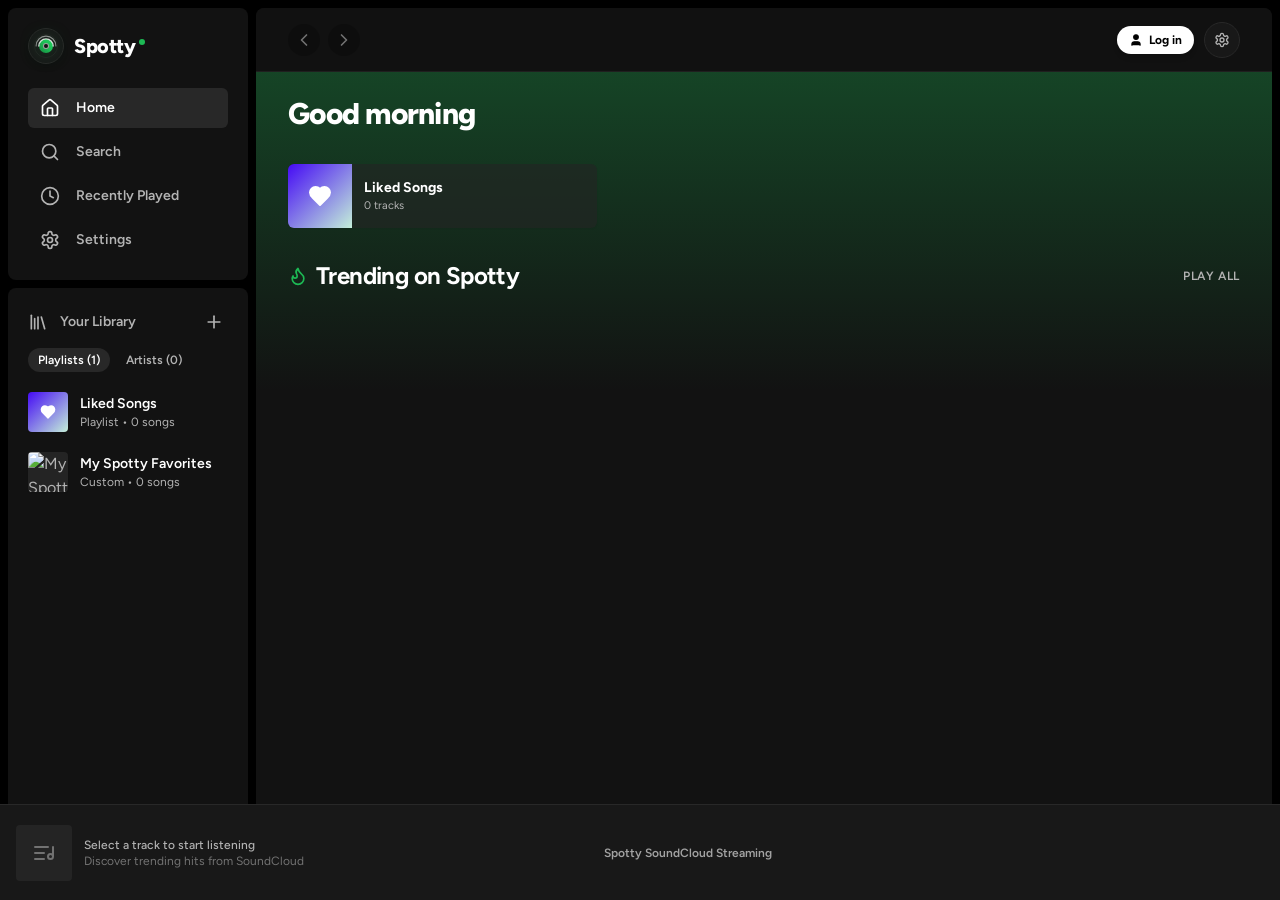
==== commit f87d2555: "Add files via upload" ====
--- a/index.html
+++ b/index.html
@@ -30,7 +30,7 @@
     <link rel="preconnect" href="https://fonts.googleapis.com" />
     <link rel="preconnect" href="https://fonts.gstatic.com" crossorigin />
     <link href="https://fonts.googleapis.com/css2?family=Figtree:ital,wght@0,300..900;1,300..900&display=swap" rel="stylesheet" />
-    <script type="module" crossorigin src="./assets/index-Dq7ovfn6.js"></script>
+    <script type="module" crossorigin src="./assets/index-Ctm_6kb6.js"></script>
     <link rel="stylesheet" crossorigin href="./assets/index-CXeBjKpj.css">
   <link rel="manifest" href="./manifest.webmanifest"></head>
   <body class="bg-[#121212] text-white font-sans antialiased selection:bg-[#1DB954] selection:text-black overflow-hidden select-none">
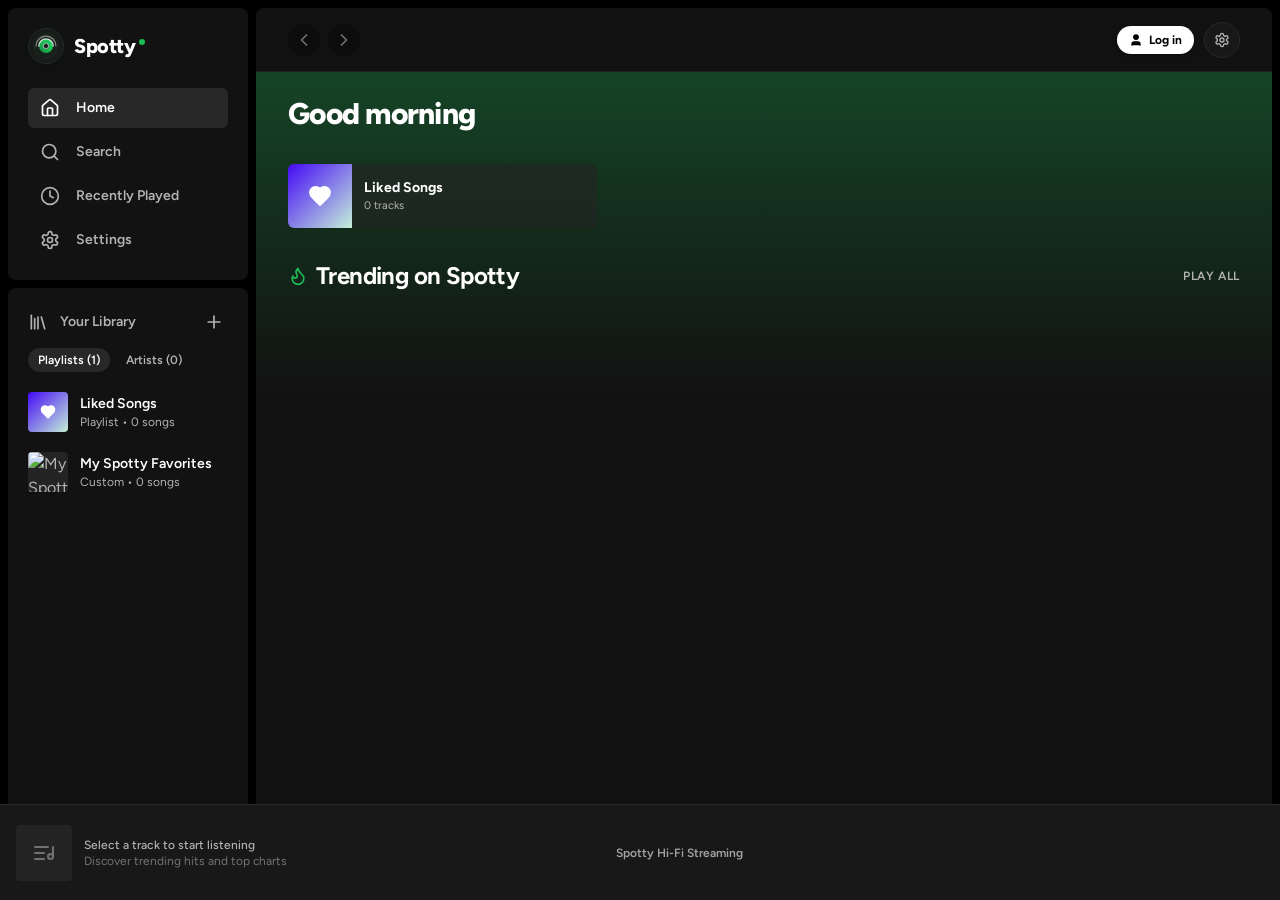
==== commit 9d4a07d6: "Add files via upload" ====
--- a/index.html
+++ b/index.html
@@ -30,8 +30,8 @@
     <link rel="preconnect" href="https://fonts.googleapis.com" />
     <link rel="preconnect" href="https://fonts.gstatic.com" crossorigin />
     <link href="https://fonts.googleapis.com/css2?family=Figtree:ital,wght@0,300..900;1,300..900&display=swap" rel="stylesheet" />
-    <script type="module" crossorigin src="./assets/index-Ctm_6kb6.js"></script>
-    <link rel="stylesheet" crossorigin href="./assets/index-CXeBjKpj.css">
+    <script type="module" crossorigin src="./assets/index-DPf45Hlc.js"></script>
+    <link rel="stylesheet" crossorigin href="./assets/index-998sTSIk.css">
   <link rel="manifest" href="./manifest.webmanifest"></head>
   <body class="bg-[#121212] text-white font-sans antialiased selection:bg-[#1DB954] selection:text-black overflow-hidden select-none">
     <div id="root" class="h-screen w-screen overflow-hidden flex flex-col"></div>
--- a/assets/index-998sTSIk.css
+++ b/assets/index-998sTSIk.css
@@ -0,0 +1 @@
+*,:before,:after,::backdrop{--tw-border-spacing-x:0;--tw-border-spacing-y:0;--tw-translate-x:0;--tw-translate-y:0;--tw-rotate:0;--tw-skew-x:0;--tw-skew-y:0;--tw-scale-x:1;--tw-scale-y:1;--tw-pan-x: ;--tw-pan-y: ;--tw-pinch-zoom: ;--tw-scroll-snap-strictness:proximity;--tw-gradient-from-position: ;--tw-gradient-via-position: ;--tw-gradient-to-position: ;--tw-ordinal: ;--tw-slashed-zero: ;--tw-numeric-figure: ;--tw-numeric-spacing: ;--tw-numeric-fraction: ;--tw-ring-inset: ;--tw-ring-offset-width:0px;--tw-ring-offset-color:#fff;--tw-ring-color:#3b82f680;--tw-ring-offset-shadow:0 0 #0000;--tw-ring-shadow:0 0 #0000;--tw-shadow:0 0 #0000;--tw-shadow-colored:0 0 #0000;--tw-blur: ;--tw-brightness: ;--tw-contrast: ;--tw-grayscale: ;--tw-hue-rotate: ;--tw-invert: ;--tw-saturate: ;--tw-sepia: ;--tw-drop-shadow: ;--tw-backdrop-blur: ;--tw-backdrop-brightness: ;--tw-backdrop-contrast: ;--tw-backdrop-grayscale: ;--tw-backdrop-hue-rotate: ;--tw-backdrop-invert: ;--tw-backdrop-opacity: ;--tw-backdrop-saturate: ;--tw-backdrop-sepia: ;--tw-contain-size: ;--tw-contain-layout: ;--tw-contain-paint: ;--tw-contain-style: }*,:before,:after{box-sizing:border-box;border:0 solid #e5e7eb}:before,:after{--tw-content:""}html,:host{-webkit-text-size-adjust:100%;tab-size:4;font-feature-settings:normal;font-variation-settings:normal;-webkit-tap-highlight-color:transparent;font-family:Figtree,system-ui,-apple-system,BlinkMacSystemFont,Segoe UI,Roboto,sans-serif;line-height:1.5}body{line-height:inherit;margin:0}hr{height:0;color:inherit;border-top-width:1px}abbr:where([title]){-webkit-text-decoration:underline dotted;text-decoration:underline dotted}h1,h2,h3,h4,h5,h6{font-size:inherit;font-weight:inherit}a{color:inherit;-webkit-text-decoration:inherit;text-decoration:inherit}b,strong{font-weight:bolder}code,kbd,samp,pre{font-feature-settings:normal;font-variation-settings:normal;font-family:ui-monospace,SFMono-Regular,Menlo,Monaco,Consolas,Liberation Mono,Courier New,monospace;font-size:1em}small{font-size:80%}sub,sup{vertical-align:baseline;font-size:75%;line-height:0;position:relative}sub{bottom:-.25em}sup{top:-.5em}table{text-indent:0;border-color:inherit;border-collapse:collapse}button,input,optgroup,select,textarea{font-feature-settings:inherit;font-variation-settings:inherit;font-family:inherit;font-size:100%;font-weight:inherit;line-height:inherit;letter-spacing:inherit;color:inherit;margin:0;padding:0}button,select{text-transform:none}button,input:where([type=button]),input:where([type=reset]),input:where([type=submit]){-webkit-appearance:button;background-color:#0000;background-image:none}:-moz-focusring{outline:auto}:-moz-ui-invalid{box-shadow:none}progress{vertical-align:baseline}::-webkit-inner-spin-button{height:auto}::-webkit-outer-spin-button{height:auto}[type=search]{-webkit-appearance:textfield;outline-offset:-2px}::-webkit-search-decoration{-webkit-appearance:none}::-webkit-file-upload-button{-webkit-appearance:button;font:inherit}summary{display:list-item}blockquote,dl,dd,h1,h2,h3,h4,h5,h6,hr,figure,p,pre{margin:0}fieldset{margin:0;padding:0}legend{padding:0}ol,ul,menu{margin:0;padding:0;list-style:none}dialog{padding:0}textarea{resize:vertical}input::-moz-placeholder{opacity:1;color:#9ca3af}textarea::-moz-placeholder{opacity:1;color:#9ca3af}input::placeholder,textarea::placeholder{opacity:1;color:#9ca3af}button,[role=button]{cursor:pointer}:disabled{cursor:default}img,svg,video,canvas,audio,iframe,embed,object{vertical-align:middle;display:block}img,video{max-width:100%;height:auto}[hidden]:where(:not([hidden=until-found])){display:none}.\!container{width:100%!important}.container{width:100%}@media (width>=640px){.\!container{max-width:640px!important}.container{max-width:640px}}@media (width>=768px){.\!container{max-width:768px!important}.container{max-width:768px}}@media (width>=1024px){.\!container{max-width:1024px!important}.container{max-width:1024px}}@media (width>=1280px){.\!container{max-width:1280px!important}.container{max-width:1280px}}@media (width>=1536px){.\!container{max-width:1536px!important}.container{max-width:1536px}}.sr-only{clip:rect(0, 0, 0, 0);white-space:nowrap;border-width:0;width:1px;height:1px;margin:-1px;padding:0;position:absolute;overflow:hidden}.pointer-events-none{pointer-events:none}.fixed{position:fixed}.absolute{position:absolute}.relative{position:relative}.sticky{position:sticky}.inset-0{inset:0}.inset-y-0{top:0;bottom:0}.-bottom-0\.5{bottom:-.125rem}.-bottom-1{bottom:-.25rem}.-bottom-2{bottom:-.5rem}.-right-0\.5{right:-.125rem}.-right-1{right:-.25rem}.-right-2{right:-.5rem}.-top-1{top:-.25rem}.-top-7{top:-1.75rem}.bottom-0{bottom:0}.bottom-1{bottom:.25rem}.bottom-2\.5{bottom:.625rem}.bottom-5{bottom:1.25rem}.bottom-\[calc\(56px\+env\(safe-area-inset-bottom\,0px\)\+6px\)\]{bottom:calc(56px + env(safe-area-inset-bottom,0px) + 6px)}.left-0{left:0}.left-1\/2{left:50%}.left-2{left:.5rem}.left-2\.5{left:.625rem}.left-3{left:.75rem}.left-4{left:1rem}.right-0{right:0}.right-1{right:.25rem}.right-2{right:.5rem}.right-2\.5{right:.625rem}.right-4{right:1rem}.right-5{right:1.25rem}.right-6{right:1.5rem}.top-0{top:0}.top-1{top:.25rem}.top-1\/2{top:50%}.top-16{top:4rem}.top-2{top:.5rem}.top-2\.5{top:.625rem}.top-20{top:5rem}.top-3{top:.75rem}.top-5{top:1.25rem}.top-full{top:100%}.z-10{z-index:10}.z-30{z-index:30}.z-40{z-index:40}.z-50{z-index:50}.mx-5{margin-left:1.25rem;margin-right:1.25rem}.mx-auto{margin-left:auto;margin-right:auto}.mb-1{margin-bottom:.25rem}.mb-2{margin-bottom:.5rem}.mb-3{margin-bottom:.75rem}.mb-4{margin-bottom:1rem}.ml-0\.5{margin-left:.125rem}.ml-1{margin-left:.25rem}.ml-auto{margin-left:auto}.mr-3{margin-right:.75rem}.mt-0\.5{margin-top:.125rem}.mt-1{margin-top:.25rem}.mt-2{margin-top:.5rem}.mt-3{margin-top:.75rem}.mt-4{margin-top:1rem}.line-clamp-1{-webkit-line-clamp:1;-webkit-box-orient:vertical;display:-webkit-box;overflow:hidden}.line-clamp-2{-webkit-line-clamp:2;-webkit-box-orient:vertical;display:-webkit-box;overflow:hidden}.block{display:block}.flex{display:flex}.inline-flex{display:inline-flex}.grid{display:grid}.contents{display:contents}.hidden{display:none}.aspect-\[16\/10\]{aspect-ratio:16/10}.aspect-square{aspect-ratio:1}.h-1{height:.25rem}.h-1\.5{height:.375rem}.h-10{height:2.5rem}.h-11{height:2.75rem}.h-12{height:3rem}.h-14{height:3.5rem}.h-16{height:4rem}.h-2{height:.5rem}.h-2\.5{height:.625rem}.h-20{height:5rem}.h-24{height:6rem}.h-28{height:7rem}.h-3{height:.75rem}.h-3\.5{height:.875rem}.h-32{height:8rem}.h-4{height:1rem}.h-44{height:11rem}.h-48{height:12rem}.h-5{height:1.25rem}.h-6{height:1.5rem}.h-7{height:1.75rem}.h-8{height:2rem}.h-80{height:20rem}.h-9{height:2.25rem}.h-96{height:24rem}.h-\[2px\]{height:2px}.h-\[60\%\]{height:60%}.h-\[72\%\]{height:72%}.h-full{height:100%}.h-screen{height:100vh}.max-h-56{max-height:14rem}.min-h-0{min-height:0}.min-h-\[220px\]{min-height:220px}.min-h-full{min-height:100%}.w-0\.5{width:.125rem}.w-1{width:.25rem}.w-1\.5{width:.375rem}.w-1\/2{width:50%}.w-1\/3{width:33.3333%}.w-1\/4{width:25%}.w-1\/5{width:20%}.w-10{width:2.5rem}.w-11{width:2.75rem}.w-12{width:3rem}.w-14{width:3.5rem}.w-16{width:4rem}.w-2{width:.5rem}.w-2\/3{width:66.6667%}.w-2\/4{width:50%}.w-20{width:5rem}.w-24{width:6rem}.w-28{width:7rem}.w-3{width:.75rem}.w-3\.5{width:.875rem}.w-3\/4{width:75%}.w-32{width:8rem}.w-4{width:1rem}.w-44{width:11rem}.w-48{width:12rem}.w-5{width:1.25rem}.w-6{width:1.5rem}.w-64{width:16rem}.w-7{width:1.75rem}.w-8{width:2rem}.w-9{width:2.25rem}.w-\[2px\]{width:2px}.w-\[60\%\]{width:60%}.w-\[72\%\]{width:72%}.w-\[92\%\]{width:92%}.w-full{width:100%}.w-screen{width:100vw}.min-w-0{min-width:0}.min-w-\[220px\]{min-width:220px}.min-w-\[240px\]{min-width:240px}.min-w-\[2px\]{min-width:2px}.max-w-2xl{max-width:42rem}.max-w-3xl{max-width:48rem}.max-w-4xl{max-width:56rem}.max-w-\[170px\]{max-width:170px}.max-w-\[190px\]{max-width:190px}.max-w-\[340px\]{max-width:340px}.max-w-\[660px\]{max-width:660px}.max-w-\[80px\]{max-width:80px}.max-w-md{max-width:28rem}.max-w-sm{max-width:24rem}.max-w-xs{max-width:20rem}.flex-1{flex:1}.shrink-0{flex-shrink:0}.origin-left{transform-origin:0}.-translate-x-1\/2{--tw-translate-x:-50%;transform:translate(var(--tw-translate-x), var(--tw-translate-y)) rotate(var(--tw-rotate)) skewX(var(--tw-skew-x)) skewY(var(--tw-skew-y)) scaleX(var(--tw-scale-x)) scaleY(var(--tw-scale-y))}.-translate-y-1\/2{--tw-translate-y:-50%;transform:translate(var(--tw-translate-x), var(--tw-translate-y)) rotate(var(--tw-rotate)) skewX(var(--tw-skew-x)) skewY(var(--tw-skew-y)) scaleX(var(--tw-scale-x)) scaleY(var(--tw-scale-y))}.translate-x-0\.5{--tw-translate-x:.125rem;transform:translate(var(--tw-translate-x), var(--tw-translate-y)) rotate(var(--tw-rotate)) skewX(var(--tw-skew-x)) skewY(var(--tw-skew-y)) scaleX(var(--tw-scale-x)) scaleY(var(--tw-scale-y))}.translate-y-0{--tw-translate-y:0px;transform:translate(var(--tw-translate-x), var(--tw-translate-y)) rotate(var(--tw-rotate)) skewX(var(--tw-skew-x)) skewY(var(--tw-skew-y)) scaleX(var(--tw-scale-x)) scaleY(var(--tw-scale-y))}.translate-y-1{--tw-translate-y:.25rem;transform:translate(var(--tw-translate-x), var(--tw-translate-y)) rotate(var(--tw-rotate)) skewX(var(--tw-skew-x)) skewY(var(--tw-skew-y)) scaleX(var(--tw-scale-x)) scaleY(var(--tw-scale-y))}.translate-y-2{--tw-translate-y:.5rem;transform:translate(var(--tw-translate-x), var(--tw-translate-y)) rotate(var(--tw-rotate)) skewX(var(--tw-skew-x)) skewY(var(--tw-skew-y)) scaleX(var(--tw-scale-x)) scaleY(var(--tw-scale-y))}.translate-y-3{--tw-translate-y:.75rem;transform:translate(var(--tw-translate-x), var(--tw-translate-y)) rotate(var(--tw-rotate)) skewX(var(--tw-skew-x)) skewY(var(--tw-skew-y)) scaleX(var(--tw-scale-x)) scaleY(var(--tw-scale-y))}.rotate-\[25deg\]{--tw-rotate:25deg;transform:translate(var(--tw-translate-x), var(--tw-translate-y)) rotate(var(--tw-rotate)) skewX(var(--tw-skew-x)) skewY(var(--tw-skew-y)) scaleX(var(--tw-scale-x)) scaleY(var(--tw-scale-y))}.scale-100{--tw-scale-x:1;--tw-scale-y:1;transform:translate(var(--tw-translate-x), var(--tw-translate-y)) rotate(var(--tw-rotate)) skewX(var(--tw-skew-x)) skewY(var(--tw-skew-y)) scaleX(var(--tw-scale-x)) scaleY(var(--tw-scale-y))}.scale-105{--tw-scale-x:1.05;--tw-scale-y:1.05;transform:translate(var(--tw-translate-x), var(--tw-translate-y)) rotate(var(--tw-rotate)) skewX(var(--tw-skew-x)) skewY(var(--tw-skew-y)) scaleX(var(--tw-scale-x)) scaleY(var(--tw-scale-y))}.scale-95{--tw-scale-x:.95;--tw-scale-y:.95;transform:translate(var(--tw-translate-x), var(--tw-translate-y)) rotate(var(--tw-rotate)) skewX(var(--tw-skew-x)) skewY(var(--tw-skew-y)) scaleX(var(--tw-scale-x)) scaleY(var(--tw-scale-y))}.transform{transform:translate(var(--tw-translate-x), var(--tw-translate-y)) rotate(var(--tw-rotate)) skewX(var(--tw-skew-x)) skewY(var(--tw-skew-y)) scaleX(var(--tw-scale-x)) scaleY(var(--tw-scale-y))}@keyframes bounce{0%,to{animation-timing-function:cubic-bezier(.8,0,1,1);transform:translateY(-25%)}50%{animation-timing-function:cubic-bezier(0,0,.2,1);transform:none}}.animate-bounce{animation:1s infinite bounce}@keyframes pulse{50%{opacity:.5}}.animate-pulse{animation:2s cubic-bezier(.4,0,.6,1) infinite pulse}@keyframes spin{to{transform:rotate(360deg)}}.animate-spin{animation:1s linear infinite spin}.cursor-grab{cursor:grab}.cursor-not-allowed{cursor:not-allowed}.cursor-pointer{cursor:pointer}.select-none{-webkit-user-select:none;user-select:none}.resize-none{resize:none}.grid-cols-1{grid-template-columns:repeat(1,minmax(0,1fr))}.grid-cols-2{grid-template-columns:repeat(2,minmax(0,1fr))}.grid-cols-3{grid-template-columns:repeat(3,minmax(0,1fr))}.grid-cols-6{grid-template-columns:repeat(6,minmax(0,1fr))}.flex-col{flex-direction:column}.flex-wrap{flex-wrap:wrap}.items-start{align-items:flex-start}.items-end{align-items:flex-end}.items-center{align-items:center}.justify-start{justify-content:flex-start}.justify-end{justify-content:flex-end}.justify-center{justify-content:center}.justify-between{justify-content:space-between}.justify-around{justify-content:space-around}.gap-0\.5{gap:.125rem}.gap-1{gap:.25rem}.gap-1\.5{gap:.375rem}.gap-2{gap:.5rem}.gap-2\.5{gap:.625rem}.gap-3{gap:.75rem}.gap-3\.5{gap:.875rem}.gap-4{gap:1rem}.gap-6{gap:1.5rem}.gap-\[2px\]{gap:2px}.space-y-0\.5>:not([hidden])~:not([hidden]){--tw-space-y-reverse:0;margin-top:calc(.125rem * calc(1 - var(--tw-space-y-reverse)));margin-bottom:calc(.125rem * var(--tw-space-y-reverse))}.space-y-1>:not([hidden])~:not([hidden]){--tw-space-y-reverse:0;margin-top:calc(.25rem * calc(1 - var(--tw-space-y-reverse)));margin-bottom:calc(.25rem * var(--tw-space-y-reverse))}.space-y-1\.5>:not([hidden])~:not([hidden]){--tw-space-y-reverse:0;margin-top:calc(.375rem * calc(1 - var(--tw-space-y-reverse)));margin-bottom:calc(.375rem * var(--tw-space-y-reverse))}.space-y-10>:not([hidden])~:not([hidden]){--tw-space-y-reverse:0;margin-top:calc(2.5rem * calc(1 - var(--tw-space-y-reverse)));margin-bottom:calc(2.5rem * var(--tw-space-y-reverse))}.space-y-2>:not([hidden])~:not([hidden]){--tw-space-y-reverse:0;margin-top:calc(.5rem * calc(1 - var(--tw-space-y-reverse)));margin-bottom:calc(.5rem * var(--tw-space-y-reverse))}.space-y-3>:not([hidden])~:not([hidden]){--tw-space-y-reverse:0;margin-top:calc(.75rem * calc(1 - var(--tw-space-y-reverse)));margin-bottom:calc(.75rem * var(--tw-space-y-reverse))}.space-y-3\.5>:not([hidden])~:not([hidden]){--tw-space-y-reverse:0;margin-top:calc(.875rem * calc(1 - var(--tw-space-y-reverse)));margin-bottom:calc(.875rem * var(--tw-space-y-reverse))}.space-y-4>:not([hidden])~:not([hidden]){--tw-space-y-reverse:0;margin-top:calc(1rem * calc(1 - var(--tw-space-y-reverse)));margin-bottom:calc(1rem * var(--tw-space-y-reverse))}.space-y-5>:not([hidden])~:not([hidden]){--tw-space-y-reverse:0;margin-top:calc(1.25rem * calc(1 - var(--tw-space-y-reverse)));margin-bottom:calc(1.25rem * var(--tw-space-y-reverse))}.space-y-6>:not([hidden])~:not([hidden]){--tw-space-y-reverse:0;margin-top:calc(1.5rem * calc(1 - var(--tw-space-y-reverse)));margin-bottom:calc(1.5rem * var(--tw-space-y-reverse))}.space-y-8>:not([hidden])~:not([hidden]){--tw-space-y-reverse:0;margin-top:calc(2rem * calc(1 - var(--tw-space-y-reverse)));margin-bottom:calc(2rem * var(--tw-space-y-reverse))}.self-start{align-self:flex-start}.overflow-hidden{overflow:hidden}.overflow-visible{overflow:visible}.overflow-y-auto{overflow-y:auto}.scroll-smooth{scroll-behavior:smooth}.truncate{text-overflow:ellipsis;white-space:nowrap;overflow:hidden}.whitespace-pre-line{white-space:pre-line}.rounded{border-radius:.25rem}.rounded-2xl{border-radius:1rem}.rounded-full{border-radius:9999px}.rounded-lg{border-radius:.5rem}.rounded-md{border-radius:.375rem}.rounded-xl{border-radius:.75rem}.border{border-width:1px}.border-2{border-width:2px}.border-4{border-width:4px}.border-b{border-bottom-width:1px}.border-l{border-left-width:1px}.border-t{border-top-width:1px}.border-dashed{border-style:dashed}.border-\[\#1DB954\]{--tw-border-opacity:1;border-color:rgb(29 185 84/var(--tw-border-opacity,1))}.border-\[\#1DB954\]\/30{border-color:#1db9544d}.border-\[\#1DB954\]\/40{border-color:#1db95466}.border-\[\#1f1f1f\]{--tw-border-opacity:1;border-color:rgb(31 31 31/var(--tw-border-opacity,1))}.border-\[\#222222\]{--tw-border-opacity:1;border-color:rgb(34 34 34/var(--tw-border-opacity,1))}.border-\[\#242424\]{--tw-border-opacity:1;border-color:rgb(36 36 36/var(--tw-border-opacity,1))}.border-\[\#282828\]{--tw-border-opacity:1;border-color:rgb(40 40 40/var(--tw-border-opacity,1))}.border-\[\#282828\]\/60{border-color:#28282899}.border-\[\#2e2e2e\]{--tw-border-opacity:1;border-color:rgb(46 46 46/var(--tw-border-opacity,1))}.border-\[\#333\]{--tw-border-opacity:1;border-color:rgb(51 51 51/var(--tw-border-opacity,1))}.border-\[\#383838\]{--tw-border-opacity:1;border-color:rgb(56 56 56/var(--tw-border-opacity,1))}.border-\[\#383838\]\/80{border-color:#383838cc}.border-\[\#727272\]{--tw-border-opacity:1;border-color:rgb(114 114 114/var(--tw-border-opacity,1))}.border-\[\#FF5500\]\/30{border-color:#ff55004d}.border-black{--tw-border-opacity:1;border-color:rgb(0 0 0/var(--tw-border-opacity,1))}.border-red-500\/20{border-color:#ef444433}.border-red-500\/30{border-color:#ef44444d}.border-transparent{border-color:#0000}.border-white\/10{border-color:#ffffff1a}.border-white\/20{border-color:#fff3}.border-white\/60{border-color:#fff9}.bg-\[\#121212\]{--tw-bg-opacity:1;background-color:rgb(18 18 18/var(--tw-bg-opacity,1))}.bg-\[\#121212\]\/90{background-color:#121212e6}.bg-\[\#121212\]\/95{background-color:#121212f2}.bg-\[\#181818\]{--tw-bg-opacity:1;background-color:rgb(24 24 24/var(--tw-bg-opacity,1))}.bg-\[\#1DB954\]{--tw-bg-opacity:1;background-color:rgb(29 185 84/var(--tw-bg-opacity,1))}.bg-\[\#1DB954\]\/10{background-color:#1db9541a}.bg-\[\#1DB954\]\/15{background-color:#1db95426}.bg-\[\#1DB954\]\/20{background-color:#1db95433}.bg-\[\#1e1e1e\]{--tw-bg-opacity:1;background-color:rgb(30 30 30/var(--tw-bg-opacity,1))}.bg-\[\#202020\]{--tw-bg-opacity:1;background-color:rgb(32 32 32/var(--tw-bg-opacity,1))}.bg-\[\#242424\]{--tw-bg-opacity:1;background-color:rgb(36 36 36/var(--tw-bg-opacity,1))}.bg-\[\#242424\]\/60{background-color:#24242499}.bg-\[\#242424\]\/80{background-color:#242424cc}.bg-\[\#242424\]\/95{background-color:#242424f2}.bg-\[\#282828\]{--tw-bg-opacity:1;background-color:rgb(40 40 40/var(--tw-bg-opacity,1))}.bg-\[\#282828\]\/40{background-color:#28282866}.bg-\[\#282828\]\/60{background-color:#28282899}.bg-\[\#2a2a2a\]{--tw-bg-opacity:1;background-color:rgb(42 42 42/var(--tw-bg-opacity,1))}.bg-\[\#333\]{--tw-bg-opacity:1;background-color:rgb(51 51 51/var(--tw-bg-opacity,1))}.bg-\[\#383838\]{--tw-bg-opacity:1;background-color:rgb(56 56 56/var(--tw-bg-opacity,1))}.bg-\[\#4d4d4d\]{--tw-bg-opacity:1;background-color:rgb(77 77 77/var(--tw-bg-opacity,1))}.bg-\[\#FF5500\]{--tw-bg-opacity:1;background-color:rgb(255 85 0/var(--tw-bg-opacity,1))}.bg-\[\#FF5500\]\/10{background-color:#ff55001a}.bg-black{--tw-bg-opacity:1;background-color:rgb(0 0 0/var(--tw-bg-opacity,1))}.bg-black\/20{background-color:#0003}.bg-black\/30{background-color:#0000004d}.bg-black\/40{background-color:#0006}.bg-black\/50{background-color:#00000080}.bg-black\/60{background-color:#0009}.bg-black\/70{background-color:#000000b3}.bg-black\/75{background-color:#000000bf}.bg-black\/80{background-color:#000c}.bg-gray-500{--tw-bg-opacity:1;background-color:rgb(107 114 128/var(--tw-bg-opacity,1))}.bg-red-500\/10{background-color:#ef44441a}.bg-red-500\/20{background-color:#ef444433}.bg-white{--tw-bg-opacity:1;background-color:rgb(255 255 255/var(--tw-bg-opacity,1))}.bg-white\/10{background-color:#ffffff1a}.bg-white\/20{background-color:#fff3}.bg-white\/30{background-color:#ffffff4d}.bg-gradient-to-br{background-image:linear-gradient(to bottom right, var(--tw-gradient-stops))}.bg-gradient-to-l{background-image:linear-gradient(to left, var(--tw-gradient-stops))}.bg-gradient-to-r{background-image:linear-gradient(to right, var(--tw-gradient-stops))}.bg-gradient-to-t{background-image:linear-gradient(to top, var(--tw-gradient-stops))}.bg-gradient-to-tr{background-image:linear-gradient(to top right, var(--tw-gradient-stops))}.from-\[\#006450\]{--tw-gradient-from:#006450 var(--tw-gradient-from-position);--tw-gradient-to:#00645000 var(--tw-gradient-to-position);--tw-gradient-stops:var(--tw-gradient-from), var(--tw-gradient-to)}.from-\[\#15883e\]{--tw-gradient-from:#15883e var(--tw-gradient-from-position);--tw-gradient-to:#15883e00 var(--tw-gradient-to-position);--tw-gradient-stops:var(--tw-gradient-from), var(--tw-gradient-to)}.from-\[\#181818\]{--tw-gradient-from:#181818 var(--tw-gradient-from-position);--tw-gradient-to:#18181800 var(--tw-gradient-to-position);--tw-gradient-stops:var(--tw-gradient-from), var(--tw-gradient-to)}.from-\[\#1DB954\]{--tw-gradient-from:#1db954 var(--tw-gradient-from-position);--tw-gradient-to:#1db95400 var(--tw-gradient-to-position);--tw-gradient-stops:var(--tw-gradient-from), var(--tw-gradient-to)}.from-\[\#1e3264\]{--tw-gradient-from:#1e3264 var(--tw-gradient-from-position);--tw-gradient-to:#1e326400 var(--tw-gradient-to-position);--tw-gradient-stops:var(--tw-gradient-from), var(--tw-gradient-to)}.from-\[\#282828\]{--tw-gradient-from:#282828 var(--tw-gradient-from-position);--tw-gradient-to:#28282800 var(--tw-gradient-to-position);--tw-gradient-stops:var(--tw-gradient-from), var(--tw-gradient-to)}.from-\[\#43180f\]{--tw-gradient-from:#43180f var(--tw-gradient-from-position);--tw-gradient-to:#43180f00 var(--tw-gradient-to-position);--tw-gradient-stops:var(--tw-gradient-from), var(--tw-gradient-to)}.from-\[\#450af5\]{--tw-gradient-from:#450af5 var(--tw-gradient-from-position);--tw-gradient-to:#450af500 var(--tw-gradient-to-position);--tw-gradient-stops:var(--tw-gradient-from), var(--tw-gradient-to)}.from-\[\#477d95\]{--tw-gradient-from:#477d95 var(--tw-gradient-from-position);--tw-gradient-to:#477d9500 var(--tw-gradient-to-position);--tw-gradient-stops:var(--tw-gradient-from), var(--tw-gradient-to)}.from-\[\#503750\]{--tw-gradient-from:#503750 var(--tw-gradient-from-position);--tw-gradient-to:#50375000 var(--tw-gradient-to-position);--tw-gradient-stops:var(--tw-gradient-from), var(--tw-gradient-to)}.from-\[\#7358ff\]{--tw-gradient-from:#7358ff var(--tw-gradient-from-position);--tw-gradient-to:#7358ff00 var(--tw-gradient-to-position);--tw-gradient-stops:var(--tw-gradient-from), var(--tw-gradient-to)}.from-\[\#8400e7\]{--tw-gradient-from:#8400e7 var(--tw-gradient-from-position);--tw-gradient-to:#8400e700 var(--tw-gradient-to-position);--tw-gradient-stops:var(--tw-gradient-from), var(--tw-gradient-to)}.from-\[\#ba5d07\]{--tw-gradient-from:#ba5d07 var(--tw-gradient-from-position);--tw-gradient-to:#ba5d0700 var(--tw-gradient-to-position);--tw-gradient-stops:var(--tw-gradient-from), var(--tw-gradient-to)}.from-\[\#e91429\]{--tw-gradient-from:#e91429 var(--tw-gradient-from-position);--tw-gradient-to:#e9142900 var(--tw-gradient-to-position);--tw-gradient-stops:var(--tw-gradient-from), var(--tw-gradient-to)}.from-\[\#ff5500\]{--tw-gradient-from:#f50 var(--tw-gradient-from-position);--tw-gradient-to:#f500 var(--tw-gradient-to-position);--tw-gradient-stops:var(--tw-gradient-from), var(--tw-gradient-to)}.from-black{--tw-gradient-from:#000 var(--tw-gradient-from-position);--tw-gradient-to:#0000 var(--tw-gradient-to-position);--tw-gradient-stops:var(--tw-gradient-from), var(--tw-gradient-to)}.from-black\/60{--tw-gradient-from:#0009 var(--tw-gradient-from-position);--tw-gradient-to:#0000 var(--tw-gradient-to-position);--tw-gradient-stops:var(--tw-gradient-from), var(--tw-gradient-to)}.from-indigo-900{--tw-gradient-from:#312e81 var(--tw-gradient-from-position);--tw-gradient-to:#312e8100 var(--tw-gradient-to-position);--tw-gradient-stops:var(--tw-gradient-from), var(--tw-gradient-to)}.via-\[\#121212\]{--tw-gradient-to:#12121200 var(--tw-gradient-to-position);--tw-gradient-stops:var(--tw-gradient-from), #121212 var(--tw-gradient-via-position), var(--tw-gradient-to)}.via-\[\#1DB954\]{--tw-gradient-to:#1db95400 var(--tw-gradient-to-position);--tw-gradient-stops:var(--tw-gradient-from), #1db954 var(--tw-gradient-via-position), var(--tw-gradient-to)}.via-\[\#24138a\]{--tw-gradient-to:#24138a00 var(--tw-gradient-to-position);--tw-gradient-stops:var(--tw-gradient-from), #24138a var(--tw-gradient-via-position), var(--tw-gradient-to)}.via-blue-800{--tw-gradient-to:#1e40af00 var(--tw-gradient-to-position);--tw-gradient-stops:var(--tw-gradient-from), #1e40af var(--tw-gradient-via-position), var(--tw-gradient-to)}.to-\[\#0f5c2a\]{--tw-gradient-to:#0f5c2a var(--tw-gradient-to-position)}.to-\[\#107033\]{--tw-gradient-to:#107033 var(--tw-gradient-to-position)}.to-\[\#121212\]{--tw-gradient-to:#121212 var(--tw-gradient-to-position)}.to-\[\#121212\]\/95{--tw-gradient-to:#121212f2 var(--tw-gradient-to-position)}.to-\[\#1e1e1e\]{--tw-gradient-to:#1e1e1e var(--tw-gradient-to-position)}.to-\[\#1e3264\]{--tw-gradient-to:#1e3264 var(--tw-gradient-to-position)}.to-\[\#1ed760\]{--tw-gradient-to:#1ed760 var(--tw-gradient-to-position)}.to-\[\#7f2000\]{--tw-gradient-to:#7f2000 var(--tw-gradient-to-position)}.to-\[\#8400e7\]{--tw-gradient-to:#8400e7 var(--tw-gradient-to-position)}.to-\[\#8d67ab\]{--tw-gradient-to:#8d67ab var(--tw-gradient-to-position)}.to-\[\#b06237\]{--tw-gradient-to:#b06237 var(--tw-gradient-to-position)}.to-\[\#bc5900\]{--tw-gradient-to:#bc5900 var(--tw-gradient-to-position)}.to-\[\#c4efd9\]{--tw-gradient-to:#c4efd9 var(--tw-gradient-to-position)}.to-\[\#e8115b\]{--tw-gradient-to:#e8115b var(--tw-gradient-to-position)}.to-\[\#e91429\]{--tw-gradient-to:#e91429 var(--tw-gradient-to-position)}.to-slate-900{--tw-gradient-to:#0f172a var(--tw-gradient-to-position)}.to-transparent{--tw-gradient-to:transparent var(--tw-gradient-to-position)}.fill-current{fill:currentColor}.stroke-\[3\]{stroke-width:3px}.object-cover{-o-object-fit:cover;object-fit:cover}.p-0\.5{padding:.125rem}.p-1{padding:.25rem}.p-1\.5{padding:.375rem}.p-10{padding:2.5rem}.p-2{padding:.5rem}.p-2\.5{padding:.625rem}.p-3{padding:.75rem}.p-3\.5{padding:.875rem}.p-4{padding:1rem}.p-5{padding:1.25rem}.p-6{padding:1.5rem}.p-8{padding:2rem}.px-1{padding-left:.25rem;padding-right:.25rem}.px-2{padding-left:.5rem;padding-right:.5rem}.px-2\.5{padding-left:.625rem;padding-right:.625rem}.px-3{padding-left:.75rem;padding-right:.75rem}.px-3\.5{padding-left:.875rem;padding-right:.875rem}.px-4{padding-left:1rem;padding-right:1rem}.px-5{padding-left:1.25rem;padding-right:1.25rem}.px-6{padding-left:1.5rem;padding-right:1.5rem}.py-0\.5{padding-top:.125rem;padding-bottom:.125rem}.py-1{padding-top:.25rem;padding-bottom:.25rem}.py-1\.5{padding-top:.375rem;padding-bottom:.375rem}.py-12{padding-top:3rem;padding-bottom:3rem}.py-16{padding-top:4rem;padding-bottom:4rem}.py-2{padding-top:.5rem;padding-bottom:.5rem}.py-2\.5{padding-top:.625rem;padding-bottom:.625rem}.py-20{padding-top:5rem;padding-bottom:5rem}.py-3{padding-top:.75rem;padding-bottom:.75rem}.py-4{padding-top:1rem;padding-bottom:1rem}.py-6{padding-top:1.5rem;padding-bottom:1.5rem}.py-8{padding-top:2rem;padding-bottom:2rem}.pb-2{padding-bottom:.5rem}.pb-32{padding-bottom:8rem}.pb-36{padding-bottom:9rem}.pb-4{padding-bottom:1rem}.pb-6{padding-bottom:1.5rem}.pl-1{padding-left:.25rem}.pl-1\.5{padding-left:.375rem}.pl-12{padding-left:3rem}.pl-4{padding-left:1rem}.pl-8{padding-left:2rem}.pr-1{padding-right:.25rem}.pr-10{padding-right:2.5rem}.pr-2{padding-right:.5rem}.pr-3{padding-right:.75rem}.pr-4{padding-right:1rem}.pr-7{padding-right:1.75rem}.pt-1{padding-top:.25rem}.pt-10{padding-top:2.5rem}.pt-2{padding-top:.5rem}.pt-4{padding-top:1rem}.pt-6{padding-top:1.5rem}.pt-8{padding-top:2rem}.text-left{text-align:left}.text-center{text-align:center}.text-right{text-align:right}.font-mono{font-family:ui-monospace,SFMono-Regular,Menlo,Monaco,Consolas,Liberation Mono,Courier New,monospace}.font-sans{font-family:Figtree,system-ui,-apple-system,BlinkMacSystemFont,Segoe UI,Roboto,sans-serif}.text-2xl{font-size:1.5rem;line-height:2rem}.text-3xl{font-size:1.875rem;line-height:2.25rem}.text-\[10px\]{font-size:10px}.text-\[11px\]{font-size:11px}.text-base{font-size:1rem;line-height:1.5rem}.text-lg{font-size:1.125rem;line-height:1.75rem}.text-sm{font-size:.875rem;line-height:1.25rem}.text-xl{font-size:1.25rem;line-height:1.75rem}.text-xs{font-size:.75rem;line-height:1rem}.font-black{font-weight:900}.font-bold{font-weight:700}.font-extrabold{font-weight:800}.font-medium{font-weight:500}.font-normal{font-weight:400}.font-semibold{font-weight:600}.uppercase{text-transform:uppercase}.normal-case{text-transform:none}.italic{font-style:italic}.leading-loose{line-height:2}.leading-relaxed{line-height:1.625}.leading-snug{line-height:1.375}.leading-tight{line-height:1.25}.tracking-tight{letter-spacing:-.025em}.tracking-wider{letter-spacing:.05em}.tracking-widest{letter-spacing:.1em}.text-\[\#1DB954\]{--tw-text-opacity:1;color:rgb(29 185 84/var(--tw-text-opacity,1))}.text-\[\#2e82e8\]{--tw-text-opacity:1;color:rgb(46 130 232/var(--tw-text-opacity,1))}.text-\[\#727272\]{--tw-text-opacity:1;color:rgb(114 114 114/var(--tw-text-opacity,1))}.text-\[\#888\]{--tw-text-opacity:1;color:rgb(136 136 136/var(--tw-text-opacity,1))}.text-\[\#B3B3B3\]{--tw-text-opacity:1;color:rgb(179 179 179/var(--tw-text-opacity,1))}.text-\[\#FF5500\]{--tw-text-opacity:1;color:rgb(255 85 0/var(--tw-text-opacity,1))}.text-black{--tw-text-opacity:1;color:rgb(0 0 0/var(--tw-text-opacity,1))}.text-black\/80{color:#000c}.text-blue-400{--tw-text-opacity:1;color:rgb(96 165 250/var(--tw-text-opacity,1))}.text-purple-400{--tw-text-opacity:1;color:rgb(192 132 252/var(--tw-text-opacity,1))}.text-red-400{--tw-text-opacity:1;color:rgb(248 113 113/var(--tw-text-opacity,1))}.text-subtle{--tw-text-opacity:1;color:rgb(114 114 114/var(--tw-text-opacity,1))}.text-white{--tw-text-opacity:1;color:rgb(255 255 255/var(--tw-text-opacity,1))}.text-white\/30{color:#ffffff4d}.text-white\/40{color:#fff6}.text-white\/50{color:#ffffff80}.text-white\/60{color:#fff9}.text-white\/70{color:#ffffffb3}.text-white\/75{color:#ffffffbf}.text-white\/80{color:#fffc}.text-white\/90{color:#ffffffe6}.antialiased{-webkit-font-smoothing:antialiased;-moz-osx-font-smoothing:grayscale}.opacity-0{opacity:0}.opacity-100{opacity:1}.opacity-30{opacity:.3}.opacity-35{opacity:.35}.opacity-40{opacity:.4}.opacity-50{opacity:.5}.opacity-60{opacity:.6}.opacity-80{opacity:.8}.shadow{--tw-shadow:0 1px 3px 0 #0000001a, 0 1px 2px -1px #0000001a;--tw-shadow-colored:0 1px 3px 0 var(--tw-shadow-color), 0 1px 2px -1px var(--tw-shadow-color);box-shadow:var(--tw-ring-offset-shadow,0 0 #0000), var(--tw-ring-shadow,0 0 #0000), var(--tw-shadow)}.shadow-2xl{--tw-shadow:0 25px 50px -12px #00000040;--tw-shadow-colored:0 25px 50px -12px var(--tw-shadow-color);box-shadow:var(--tw-ring-offset-shadow,0 0 #0000), var(--tw-ring-shadow,0 0 #0000), var(--tw-shadow)}.shadow-glow{--tw-shadow:0 0 20px #1db95459;--tw-shadow-colored:0 0 20px var(--tw-shadow-color);box-shadow:var(--tw-ring-offset-shadow,0 0 #0000), var(--tw-ring-shadow,0 0 #0000), var(--tw-shadow)}.shadow-lg{--tw-shadow:0 10px 15px -3px #0000001a, 0 4px 6px -4px #0000001a;--tw-shadow-colored:0 10px 15px -3px var(--tw-shadow-color), 0 4px 6px -4px var(--tw-shadow-color);box-shadow:var(--tw-ring-offset-shadow,0 0 #0000), var(--tw-ring-shadow,0 0 #0000), var(--tw-shadow)}.shadow-md{--tw-shadow:0 4px 6px -1px #0000001a, 0 2px 4px -2px #0000001a;--tw-shadow-colored:0 4px 6px -1px var(--tw-shadow-color), 0 2px 4px -2px var(--tw-shadow-color);box-shadow:var(--tw-ring-offset-shadow,0 0 #0000), var(--tw-ring-shadow,0 0 #0000), var(--tw-shadow)}.shadow-player{--tw-shadow:0 -4px 16px #0009;--tw-shadow-colored:0 -4px 16px var(--tw-shadow-color);box-shadow:var(--tw-ring-offset-shadow,0 0 #0000), var(--tw-ring-shadow,0 0 #0000), var(--tw-shadow)}.shadow-sm{--tw-shadow:0 1px 2px 0 #0000000d;--tw-shadow-colored:0 1px 2px 0 var(--tw-shadow-color);box-shadow:var(--tw-ring-offset-shadow,0 0 #0000), var(--tw-ring-shadow,0 0 #0000), var(--tw-shadow)}.shadow-xl{--tw-shadow:0 20px 25px -5px #0000001a, 0 8px 10px -6px #0000001a;--tw-shadow-colored:0 20px 25px -5px var(--tw-shadow-color), 0 8px 10px -6px var(--tw-shadow-color);box-shadow:var(--tw-ring-offset-shadow,0 0 #0000), var(--tw-ring-shadow,0 0 #0000), var(--tw-shadow)}.ring-1{--tw-ring-offset-shadow:var(--tw-ring-inset) 0 0 0 var(--tw-ring-offset-width) var(--tw-ring-offset-color);--tw-ring-shadow:var(--tw-ring-inset) 0 0 0 calc(1px + var(--tw-ring-offset-width)) var(--tw-ring-color);box-shadow:var(--tw-ring-offset-shadow), var(--tw-ring-shadow), var(--tw-shadow,0 0 #0000)}.ring-\[\#1DB954\]\/40{--tw-ring-color:#1db95466}.ring-\[\#1DB954\]\/50{--tw-ring-color:#1db95480}.drop-shadow-md{--tw-drop-shadow:drop-shadow(0 4px 3px #00000012) drop-shadow(0 2px 2px #0000000f);filter:var(--tw-blur) var(--tw-brightness) var(--tw-contrast) var(--tw-grayscale) var(--tw-hue-rotate) var(--tw-invert) var(--tw-saturate) var(--tw-sepia) var(--tw-drop-shadow)}.filter{filter:var(--tw-blur) var(--tw-brightness) var(--tw-contrast) var(--tw-grayscale) var(--tw-hue-rotate) var(--tw-invert) var(--tw-saturate) var(--tw-sepia) var(--tw-drop-shadow)}.backdrop-blur-\[1px\]{--tw-backdrop-blur:blur(1px);-webkit-backdrop-filter:var(--tw-backdrop-blur) var(--tw-backdrop-brightness) var(--tw-backdrop-contrast) var(--tw-backdrop-grayscale) var(--tw-backdrop-hue-rotate) var(--tw-backdrop-invert) var(--tw-backdrop-opacity) var(--tw-backdrop-saturate) var(--tw-backdrop-sepia);backdrop-filter:var(--tw-backdrop-blur) var(--tw-backdrop-brightness) var(--tw-backdrop-contrast) var(--tw-backdrop-grayscale) var(--tw-backdrop-hue-rotate) var(--tw-backdrop-invert) var(--tw-backdrop-opacity) var(--tw-backdrop-saturate) var(--tw-backdrop-sepia)}.backdrop-blur-\[2px\]{--tw-backdrop-blur:blur(2px);-webkit-backdrop-filter:var(--tw-backdrop-blur) var(--tw-backdrop-brightness) var(--tw-backdrop-contrast) var(--tw-backdrop-grayscale) var(--tw-backdrop-hue-rotate) var(--tw-backdrop-invert) var(--tw-backdrop-opacity) var(--tw-backdrop-saturate) var(--tw-backdrop-sepia);backdrop-filter:var(--tw-backdrop-blur) var(--tw-backdrop-brightness) var(--tw-backdrop-contrast) var(--tw-backdrop-grayscale) var(--tw-backdrop-hue-rotate) var(--tw-backdrop-invert) var(--tw-backdrop-opacity) var(--tw-backdrop-saturate) var(--tw-backdrop-sepia)}.backdrop-blur-md{--tw-backdrop-blur:blur(12px);-webkit-backdrop-filter:var(--tw-backdrop-blur) var(--tw-backdrop-brightness) var(--tw-backdrop-contrast) var(--tw-backdrop-grayscale) var(--tw-backdrop-hue-rotate) var(--tw-backdrop-invert) var(--tw-backdrop-opacity) var(--tw-backdrop-saturate) var(--tw-backdrop-sepia);backdrop-filter:var(--tw-backdrop-blur) var(--tw-backdrop-brightness) var(--tw-backdrop-contrast) var(--tw-backdrop-grayscale) var(--tw-backdrop-hue-rotate) var(--tw-backdrop-invert) var(--tw-backdrop-opacity) var(--tw-backdrop-saturate) var(--tw-backdrop-sepia)}.backdrop-blur-sm{--tw-backdrop-blur:blur(4px);-webkit-backdrop-filter:var(--tw-backdrop-blur) var(--tw-backdrop-brightness) var(--tw-backdrop-contrast) var(--tw-backdrop-grayscale) var(--tw-backdrop-hue-rotate) var(--tw-backdrop-invert) var(--tw-backdrop-opacity) var(--tw-backdrop-saturate) var(--tw-backdrop-sepia);backdrop-filter:var(--tw-backdrop-blur) var(--tw-backdrop-brightness) var(--tw-backdrop-contrast) var(--tw-backdrop-grayscale) var(--tw-backdrop-hue-rotate) var(--tw-backdrop-invert) var(--tw-backdrop-opacity) var(--tw-backdrop-saturate) var(--tw-backdrop-sepia)}.backdrop-blur-xl{--tw-backdrop-blur:blur(24px);-webkit-backdrop-filter:var(--tw-backdrop-blur) var(--tw-backdrop-brightness) var(--tw-backdrop-contrast) var(--tw-backdrop-grayscale) var(--tw-backdrop-hue-rotate) var(--tw-backdrop-invert) var(--tw-backdrop-opacity) var(--tw-backdrop-saturate) var(--tw-backdrop-sepia);backdrop-filter:var(--tw-backdrop-blur) var(--tw-backdrop-brightness) var(--tw-backdrop-contrast) var(--tw-backdrop-grayscale) var(--tw-backdrop-hue-rotate) var(--tw-backdrop-invert) var(--tw-backdrop-opacity) var(--tw-backdrop-saturate) var(--tw-backdrop-sepia)}.transition{transition-property:color,background-color,border-color,text-decoration-color,fill,stroke,opacity,box-shadow,transform,filter,-webkit-backdrop-filter,backdrop-filter;transition-duration:.15s;transition-timing-function:cubic-bezier(.4,0,.2,1)}.transition-all{transition-property:all;transition-duration:.15s;transition-timing-function:cubic-bezier(.4,0,.2,1)}.transition-colors{transition-property:color,background-color,border-color,text-decoration-color,fill,stroke;transition-duration:.15s;transition-timing-function:cubic-bezier(.4,0,.2,1)}.transition-opacity{transition-property:opacity;transition-duration:.15s;transition-timing-function:cubic-bezier(.4,0,.2,1)}.transition-transform{transition-property:transform;transition-duration:.15s;transition-timing-function:cubic-bezier(.4,0,.2,1)}.duration-100{transition-duration:.1s}.duration-1000{transition-duration:1s}.duration-150{transition-duration:.15s}.duration-200{transition-duration:.2s}.duration-300{transition-duration:.3s}.duration-500{transition-duration:.5s}.duration-75{transition-duration:75ms}.ease-out{transition-timing-function:cubic-bezier(0,0,.2,1)}:root{--bg-main:#121212;--bg-surface:#181818;--bg-hover:#282828;--text-white:#fff;--text-muted:#b3b3b3;--accent-green:#1db954;--safe-top:env(safe-area-inset-top,0px);--safe-bottom:env(safe-area-inset-bottom,0px);--safe-left:env(safe-area-inset-left,0px);--safe-right:env(safe-area-inset-right,0px)}*{-webkit-tap-highlight-color:transparent;box-sizing:border-box}html,body{color:#fff;-webkit-user-select:none;user-select:none;touch-action:manipulation;background-color:#121212;width:100%;height:100%;margin:0;padding:0;font-family:Figtree,system-ui,-apple-system,sans-serif;overflow:hidden}::-webkit-scrollbar{width:12px;height:12px}::-webkit-scrollbar-track{background:0 0}::-webkit-scrollbar-thumb{background:#fff3;border:3px solid #121212;border-radius:6px}::-webkit-scrollbar-thumb:hover{background:#fff6}input[type=range]{appearance:none;cursor:pointer;background:0 0}input[type=range]:focus{outline:none}input[type=range]::-webkit-slider-runnable-track{border-radius:2px;height:4px}input[type=range]::-webkit-slider-thumb{appearance:none;opacity:0;background:#fff;border-radius:50%;width:12px;height:12px;margin-top:-4px;transition:opacity .15s,transform .15s;box-shadow:0 2px 4px #00000080}.group:hover input[type=range]::-webkit-slider-thumb{opacity:1;transform:scale(1.15)}input[type=range]:active::-webkit-slider-thumb{opacity:1;transform:scale(1.15)}.pt-safe{padding-top:env(safe-area-inset-top,0px)}.pb-safe{padding-bottom:env(safe-area-inset-bottom,0px)}.pl-safe{padding-left:env(safe-area-inset-left,0px)}.pr-safe{padding-right:env(safe-area-inset-right,0px)}.smooth-scroll{-webkit-overflow-scrolling:touch;scroll-behavior:smooth}@keyframes barBounce{0%,to{height:4px}50%{height:16px}}.animate-bar-1{animation:.8s ease-in-out infinite barBounce}.animate-bar-2{animation:1.1s ease-in-out .2s infinite barBounce}.animate-bar-3{animation:.7s ease-in-out .4s infinite barBounce}.animate-bar-4{animation:.95s ease-in-out .1s infinite barBounce}.selection\:bg-\[\#1DB954\] ::selection{--tw-bg-opacity:1;background-color:rgb(29 185 84/var(--tw-bg-opacity,1))}.selection\:text-black ::selection{--tw-text-opacity:1;color:rgb(0 0 0/var(--tw-text-opacity,1))}.selection\:bg-\[\#1DB954\]::selection{--tw-bg-opacity:1;background-color:rgb(29 185 84/var(--tw-bg-opacity,1))}.selection\:text-black::selection{--tw-text-opacity:1;color:rgb(0 0 0/var(--tw-text-opacity,1))}.placeholder\:text-\[\#727272\]::placeholder{--tw-text-opacity:1;color:rgb(114 114 114/var(--tw-text-opacity,1))}.after\:absolute:after{content:var(--tw-content);position:absolute}.after\:left-\[2px\]:after{content:var(--tw-content);left:2px}.after\:top-\[2px\]:after{content:var(--tw-content);top:2px}.after\:h-5:after{content:var(--tw-content);height:1.25rem}.after\:w-5:after{content:var(--tw-content);width:1.25rem}.after\:rounded-full:after{content:var(--tw-content);border-radius:9999px}.after\:border:after{content:var(--tw-content);border-width:1px}.after\:border-gray-300:after{content:var(--tw-content);--tw-border-opacity:1;border-color:rgb(209 213 219/var(--tw-border-opacity,1))}.after\:bg-white:after{content:var(--tw-content);--tw-bg-opacity:1;background-color:rgb(255 255 255/var(--tw-bg-opacity,1))}.after\:transition-all:after{content:var(--tw-content);transition-property:all;transition-duration:.15s;transition-timing-function:cubic-bezier(.4,0,.2,1)}.after\:content-\[\'\'\]:after{--tw-content:"";content:var(--tw-content)}.hover\:scale-105:hover{--tw-scale-x:1.05;--tw-scale-y:1.05;transform:translate(var(--tw-translate-x), var(--tw-translate-y)) rotate(var(--tw-rotate)) skewX(var(--tw-skew-x)) skewY(var(--tw-skew-y)) scaleX(var(--tw-scale-x)) scaleY(var(--tw-scale-y))}.hover\:scale-110:hover{--tw-scale-x:1.1;--tw-scale-y:1.1;transform:translate(var(--tw-translate-x), var(--tw-translate-y)) rotate(var(--tw-rotate)) skewX(var(--tw-skew-x)) skewY(var(--tw-skew-y)) scaleX(var(--tw-scale-x)) scaleY(var(--tw-scale-y))}.hover\:scale-\[1\.02\]:hover{--tw-scale-x:1.02;--tw-scale-y:1.02;transform:translate(var(--tw-translate-x), var(--tw-translate-y)) rotate(var(--tw-rotate)) skewX(var(--tw-skew-x)) skewY(var(--tw-skew-y)) scaleX(var(--tw-scale-x)) scaleY(var(--tw-scale-y))}.hover\:scale-\[1\.03\]:hover{--tw-scale-x:1.03;--tw-scale-y:1.03;transform:translate(var(--tw-translate-x), var(--tw-translate-y)) rotate(var(--tw-rotate)) skewX(var(--tw-skew-x)) skewY(var(--tw-skew-y)) scaleX(var(--tw-scale-x)) scaleY(var(--tw-scale-y))}.hover\:border-\[\#1DB954\]:hover{--tw-border-opacity:1;border-color:rgb(29 185 84/var(--tw-border-opacity,1))}.hover\:border-\[\#383838\]:hover{--tw-border-opacity:1;border-color:rgb(56 56 56/var(--tw-border-opacity,1))}.hover\:border-red-500:hover{--tw-border-opacity:1;border-color:rgb(239 68 68/var(--tw-border-opacity,1))}.hover\:border-white:hover{--tw-border-opacity:1;border-color:rgb(255 255 255/var(--tw-border-opacity,1))}.hover\:border-white\/40:hover{border-color:#fff6}.hover\:bg-\[\#181818\]:hover{--tw-bg-opacity:1;background-color:rgb(24 24 24/var(--tw-bg-opacity,1))}.hover\:bg-\[\#1DB954\]:hover{--tw-bg-opacity:1;background-color:rgb(29 185 84/var(--tw-bg-opacity,1))}.hover\:bg-\[\#1ed760\]:hover{--tw-bg-opacity:1;background-color:rgb(30 215 96/var(--tw-bg-opacity,1))}.hover\:bg-\[\#242424\]:hover{--tw-bg-opacity:1;background-color:rgb(36 36 36/var(--tw-bg-opacity,1))}.hover\:bg-\[\#282828\]:hover{--tw-bg-opacity:1;background-color:rgb(40 40 40/var(--tw-bg-opacity,1))}.hover\:bg-\[\#282828\]\/60:hover{background-color:#28282899}.hover\:bg-\[\#2a2a2a\]:hover{--tw-bg-opacity:1;background-color:rgb(42 42 42/var(--tw-bg-opacity,1))}.hover\:bg-\[\#2d2d2d\]:hover{--tw-bg-opacity:1;background-color:rgb(45 45 45/var(--tw-bg-opacity,1))}.hover\:bg-\[\#2e2e2e\]:hover{--tw-bg-opacity:1;background-color:rgb(46 46 46/var(--tw-bg-opacity,1))}.hover\:bg-\[\#333\]:hover{--tw-bg-opacity:1;background-color:rgb(51 51 51/var(--tw-bg-opacity,1))}.hover\:bg-\[\#383838\]:hover{--tw-bg-opacity:1;background-color:rgb(56 56 56/var(--tw-bg-opacity,1))}.hover\:bg-\[\#ff6a1a\]:hover{--tw-bg-opacity:1;background-color:rgb(255 106 26/var(--tw-bg-opacity,1))}.hover\:bg-black\/80:hover{background-color:#000c}.hover\:bg-black\/90:hover{background-color:#000000e6}.hover\:bg-red-500:hover{--tw-bg-opacity:1;background-color:rgb(239 68 68/var(--tw-bg-opacity,1))}.hover\:bg-red-500\/10:hover{background-color:#ef44441a}.hover\:bg-red-500\/20:hover{background-color:#ef444433}.hover\:bg-white\/10:hover{background-color:#ffffff1a}.hover\:bg-white\/5:hover{background-color:#ffffff0d}.hover\:bg-white\/90:hover{background-color:#ffffffe6}.hover\:bg-white\/95:hover{background-color:#fffffff2}.hover\:text-\[\#1DB954\]:hover{--tw-text-opacity:1;color:rgb(29 185 84/var(--tw-text-opacity,1))}.hover\:text-black:hover{--tw-text-opacity:1;color:rgb(0 0 0/var(--tw-text-opacity,1))}.hover\:text-red-300:hover{--tw-text-opacity:1;color:rgb(252 165 165/var(--tw-text-opacity,1))}.hover\:text-red-400:hover{--tw-text-opacity:1;color:rgb(248 113 113/var(--tw-text-opacity,1))}.hover\:text-white:hover{--tw-text-opacity:1;color:rgb(255 255 255/var(--tw-text-opacity,1))}.hover\:text-white\/60:hover{color:#fff9}.hover\:text-white\/80:hover{color:#fffc}.hover\:underline:hover{text-decoration-line:underline}.hover\:opacity-90:hover{opacity:.9}.hover\:shadow-card:hover{--tw-shadow:0 8px 24px #00000080;--tw-shadow-colored:0 8px 24px var(--tw-shadow-color);box-shadow:var(--tw-ring-offset-shadow,0 0 #0000), var(--tw-ring-shadow,0 0 #0000), var(--tw-shadow)}.hover\:shadow-md:hover{--tw-shadow:0 4px 6px -1px #0000001a, 0 2px 4px -2px #0000001a;--tw-shadow-colored:0 4px 6px -1px var(--tw-shadow-color), 0 2px 4px -2px var(--tw-shadow-color);box-shadow:var(--tw-ring-offset-shadow,0 0 #0000), var(--tw-ring-shadow,0 0 #0000), var(--tw-shadow)}.hover\:shadow-card:hover{--tw-shadow-color:#181818;--tw-shadow:var(--tw-shadow-colored)}.focus\:border-\[\#1DB954\]:focus{--tw-border-opacity:1;border-color:rgb(29 185 84/var(--tw-border-opacity,1))}.focus\:border-white\/20:focus{border-color:#fff3}.focus\:border-white\/30:focus{border-color:#ffffff4d}.focus\:bg-\[\#282828\]:focus{--tw-bg-opacity:1;background-color:rgb(40 40 40/var(--tw-bg-opacity,1))}.focus\:outline-none:focus{outline-offset:2px;outline:2px solid #0000}.active\:scale-125:active{--tw-scale-x:1.25;--tw-scale-y:1.25;transform:translate(var(--tw-translate-x), var(--tw-translate-y)) rotate(var(--tw-rotate)) skewX(var(--tw-skew-x)) skewY(var(--tw-skew-y)) scaleX(var(--tw-scale-x)) scaleY(var(--tw-scale-y))}.active\:scale-90:active{--tw-scale-x:.9;--tw-scale-y:.9;transform:translate(var(--tw-translate-x), var(--tw-translate-y)) rotate(var(--tw-rotate)) skewX(var(--tw-skew-x)) skewY(var(--tw-skew-y)) scaleX(var(--tw-scale-x)) scaleY(var(--tw-scale-y))}.active\:scale-95:active{--tw-scale-x:.95;--tw-scale-y:.95;transform:translate(var(--tw-translate-x), var(--tw-translate-y)) rotate(var(--tw-rotate)) skewX(var(--tw-skew-x)) skewY(var(--tw-skew-y)) scaleX(var(--tw-scale-x)) scaleY(var(--tw-scale-y))}.active\:scale-\[0\.99\]:active{--tw-scale-x:.99;--tw-scale-y:.99;transform:translate(var(--tw-translate-x), var(--tw-translate-y)) rotate(var(--tw-rotate)) skewX(var(--tw-skew-x)) skewY(var(--tw-skew-y)) scaleX(var(--tw-scale-x)) scaleY(var(--tw-scale-y))}.active\:cursor-grabbing:active{cursor:grabbing}.disabled\:cursor-not-allowed:disabled{cursor:not-allowed}.disabled\:opacity-20:disabled{opacity:.2}.disabled\:opacity-30:disabled{opacity:.3}.disabled\:opacity-40:disabled{opacity:.4}.disabled\:opacity-50:disabled{opacity:.5}.disabled\:opacity-60:disabled{opacity:.6}.disabled\:hover\:scale-100:hover:disabled{--tw-scale-x:1;--tw-scale-y:1;transform:translate(var(--tw-translate-x), var(--tw-translate-y)) rotate(var(--tw-rotate)) skewX(var(--tw-skew-x)) skewY(var(--tw-skew-y)) scaleX(var(--tw-scale-x)) scaleY(var(--tw-scale-y))}.disabled\:hover\:bg-\[\#242424\]:hover:disabled{--tw-bg-opacity:1;background-color:rgb(36 36 36/var(--tw-bg-opacity,1))}.group:hover .group-hover\:flex{display:flex}.group:hover .group-hover\:hidden{display:none}.group:hover .group-hover\:w-\[3px\]{width:3px}.group:hover .group-hover\:translate-y-0{--tw-translate-y:0px;transform:translate(var(--tw-translate-x), var(--tw-translate-y)) rotate(var(--tw-rotate)) skewX(var(--tw-skew-x)) skewY(var(--tw-skew-y)) scaleX(var(--tw-scale-x)) scaleY(var(--tw-scale-y))}.group:hover .group-hover\:rotate-\[30deg\]{--tw-rotate:30deg;transform:translate(var(--tw-translate-x), var(--tw-translate-y)) rotate(var(--tw-rotate)) skewX(var(--tw-skew-x)) skewY(var(--tw-skew-y)) scaleX(var(--tw-scale-x)) scaleY(var(--tw-scale-y))}.group:hover .group-hover\:scale-100{--tw-scale-x:1;--tw-scale-y:1;transform:translate(var(--tw-translate-x), var(--tw-translate-y)) rotate(var(--tw-rotate)) skewX(var(--tw-skew-x)) skewY(var(--tw-skew-y)) scaleX(var(--tw-scale-x)) scaleY(var(--tw-scale-y))}.group:hover .group-hover\:scale-105{--tw-scale-x:1.05;--tw-scale-y:1.05;transform:translate(var(--tw-translate-x), var(--tw-translate-y)) rotate(var(--tw-rotate)) skewX(var(--tw-skew-x)) skewY(var(--tw-skew-y)) scaleX(var(--tw-scale-x)) scaleY(var(--tw-scale-y))}.group:hover .group-hover\:border-\[\#1DB954\]{--tw-border-opacity:1;border-color:rgb(29 185 84/var(--tw-border-opacity,1))}.group:hover .group-hover\:border-\[\#FF5500\]{--tw-border-opacity:1;border-color:rgb(255 85 0/var(--tw-border-opacity,1))}.group:hover .group-hover\:bg-\[\#1DB954\]{--tw-bg-opacity:1;background-color:rgb(29 185 84/var(--tw-bg-opacity,1))}.group:hover .group-hover\:text-\[\#1DB954\]{--tw-text-opacity:1;color:rgb(29 185 84/var(--tw-text-opacity,1))}.group:hover .group-hover\:text-\[\#FF5500\]{--tw-text-opacity:1;color:rgb(255 85 0/var(--tw-text-opacity,1))}.group:hover .group-hover\:text-white{--tw-text-opacity:1;color:rgb(255 255 255/var(--tw-text-opacity,1))}.group:hover .group-hover\:opacity-100{opacity:1}.peer:checked~.peer-checked\:bg-\[\#1DB954\]{--tw-bg-opacity:1;background-color:rgb(29 185 84/var(--tw-bg-opacity,1))}.peer:checked~.peer-checked\:after\:translate-x-full:after{content:var(--tw-content);--tw-translate-x:100%;transform:translate(var(--tw-translate-x), var(--tw-translate-y)) rotate(var(--tw-rotate)) skewX(var(--tw-skew-x)) skewY(var(--tw-skew-y)) scaleX(var(--tw-scale-x)) scaleY(var(--tw-scale-y))}.peer:checked~.peer-checked\:after\:border-white:after{content:var(--tw-content);--tw-border-opacity:1;border-color:rgb(255 255 255/var(--tw-border-opacity,1))}.peer:focus~.peer-focus\:outline-none{outline-offset:2px;outline:2px solid #0000}@media (width>=640px){.sm\:col-span-2{grid-column:span 2/span 2}.sm\:block{display:block}.sm\:inline{display:inline}.sm\:h-32{height:8rem}.sm\:w-32{width:8rem}.sm\:w-60{width:15rem}.sm\:max-w-\[120px\]{max-width:120px}.sm\:grid-cols-2{grid-template-columns:repeat(2,minmax(0,1fr))}.sm\:grid-cols-3{grid-template-columns:repeat(3,minmax(0,1fr))}.sm\:flex-row{flex-direction:row}.sm\:items-center{align-items:center}.sm\:self-auto{align-self:auto}.sm\:pt-0{padding-top:0}.sm\:text-4xl{font-size:2.25rem;line-height:2.5rem}.sm\:text-5xl{font-size:3rem;line-height:1}}@media (width>=768px){.md\:my-2{margin-top:.5rem;margin-bottom:.5rem}.md\:mr-2{margin-right:.5rem}.md\:block{display:block}.md\:flex{display:flex}.md\:hidden{display:none}.md\:h-11{height:2.75rem}.md\:h-12{height:3rem}.md\:h-16{height:4rem}.md\:h-44{height:11rem}.md\:h-52{height:13rem}.md\:h-56{height:14rem}.md\:h-64{height:16rem}.md\:h-9{height:2.25rem}.md\:w-16{width:4rem}.md\:w-44{width:11rem}.md\:w-52{width:13rem}.md\:w-56{width:14rem}.md\:w-9{width:2.25rem}.md\:max-w-md{max-width:28rem}.md\:max-w-xs{max-width:20rem}.md\:grid-cols-3{grid-template-columns:repeat(3,minmax(0,1fr))}.md\:grid-cols-4{grid-template-columns:repeat(4,minmax(0,1fr))}.md\:flex-row{flex-direction:row}.md\:items-end{align-items:flex-end}.md\:justify-start{justify-content:flex-start}.md\:gap-4{gap:1rem}.md\:rounded-lg{border-radius:.5rem}.md\:p-6{padding:1.5rem}.md\:p-8{padding:2rem}.md\:px-12{padding-left:3rem;padding-right:3rem}.md\:px-4{padding-left:1rem;padding-right:1rem}.md\:px-8{padding-left:2rem;padding-right:2rem}.md\:text-left{text-align:left}.md\:text-2xl{font-size:1.5rem;line-height:2rem}.md\:text-3xl{font-size:1.875rem;line-height:2.25rem}.md\:text-4xl{font-size:2.25rem;line-height:2.5rem}.md\:text-5xl{font-size:3rem;line-height:1}.md\:text-6xl{font-size:3.75rem;line-height:1}.md\:text-lg{font-size:1.125rem;line-height:1.75rem}.md\:text-sm{font-size:.875rem;line-height:1.25rem}.md\:text-xl{font-size:1.25rem;line-height:1.75rem}}@media (width>=1024px){.lg\:col-span-5{grid-column:span 5/span 5}.lg\:col-span-7{grid-column:span 7/span 7}.lg\:grid-cols-12{grid-template-columns:repeat(12,minmax(0,1fr))}.lg\:grid-cols-4{grid-template-columns:repeat(4,minmax(0,1fr))}.lg\:grid-cols-5{grid-template-columns:repeat(5,minmax(0,1fr))}.lg\:grid-cols-6{grid-template-columns:repeat(6,minmax(0,1fr))}}@media (width>=1280px){.xl\:grid-cols-5{grid-template-columns:repeat(5,minmax(0,1fr))}.xl\:grid-cols-6{grid-template-columns:repeat(6,minmax(0,1fr))}}
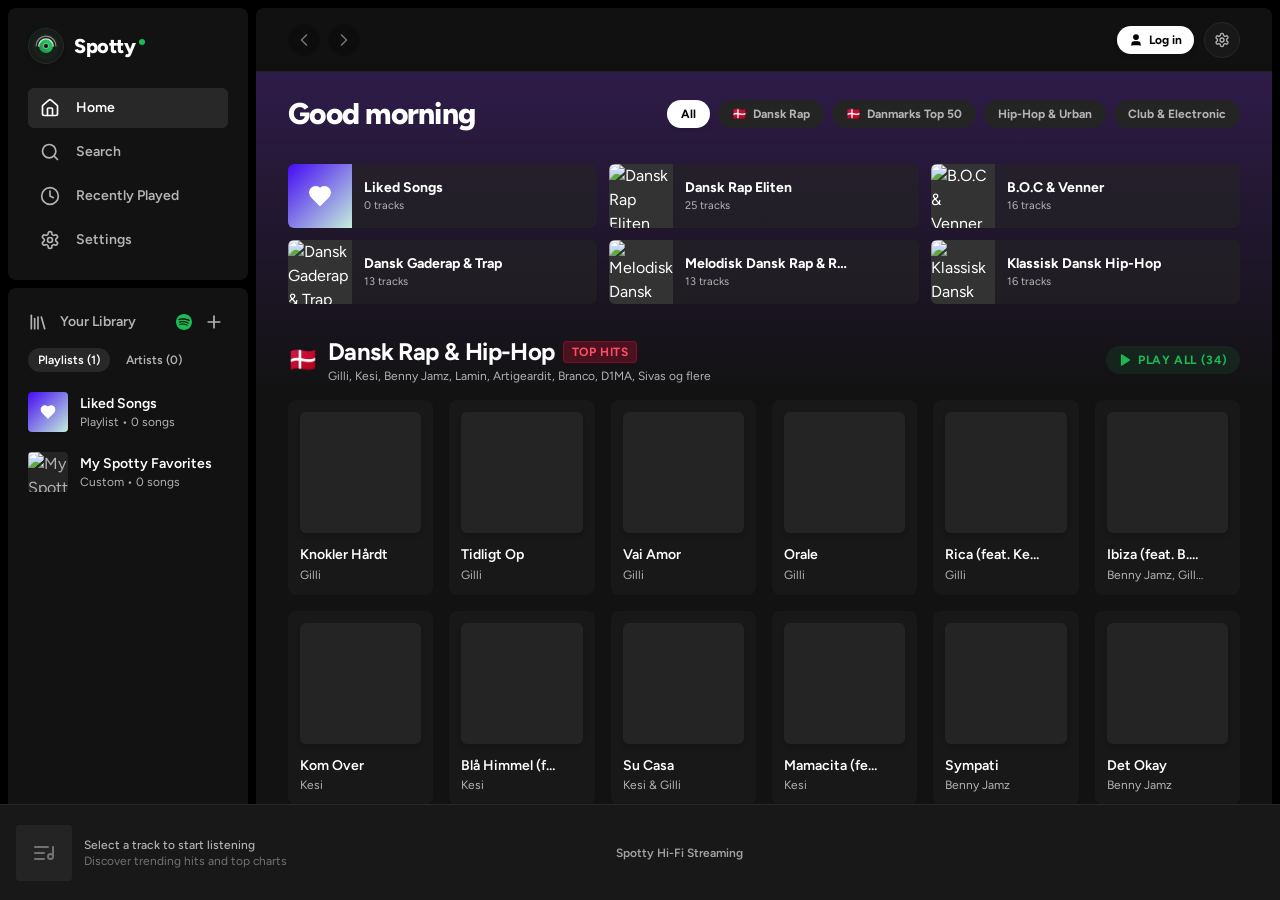
==== commit a3a08726: "Add files via upload" ====
--- a/index.html
+++ b/index.html
@@ -30,10 +30,11 @@
     <link rel="preconnect" href="https://fonts.googleapis.com" />
     <link rel="preconnect" href="https://fonts.gstatic.com" crossorigin />
     <link href="https://fonts.googleapis.com/css2?family=Figtree:ital,wght@0,300..900;1,300..900&display=swap" rel="stylesheet" />
-    <script type="module" crossorigin src="./assets/index-DPf45Hlc.js"></script>
-    <link rel="stylesheet" crossorigin href="./assets/index-998sTSIk.css">
+    <script type="module" crossorigin src="./assets/index-yPFwp05s.js"></script>
+    <link rel="stylesheet" crossorigin href="./assets/index-CHiJ7Ulc.css">
   <link rel="manifest" href="./manifest.webmanifest"></head>
   <body class="bg-[#121212] text-white font-sans antialiased selection:bg-[#1DB954] selection:text-black overflow-hidden select-none">
+    <audio id="spotty-audio" playsinline webkit-playsinline preload="auto" x-webkit-airplay="allow"></audio>
     <div id="root" class="h-screen w-screen overflow-hidden flex flex-col"></div>
   </body>
 </html>
--- a/assets/index-CHiJ7Ulc.css
+++ b/assets/index-CHiJ7Ulc.css
@@ -0,0 +1 @@
+*,:before,:after,::backdrop{--tw-border-spacing-x:0;--tw-border-spacing-y:0;--tw-translate-x:0;--tw-translate-y:0;--tw-rotate:0;--tw-skew-x:0;--tw-skew-y:0;--tw-scale-x:1;--tw-scale-y:1;--tw-pan-x: ;--tw-pan-y: ;--tw-pinch-zoom: ;--tw-scroll-snap-strictness:proximity;--tw-gradient-from-position: ;--tw-gradient-via-position: ;--tw-gradient-to-position: ;--tw-ordinal: ;--tw-slashed-zero: ;--tw-numeric-figure: ;--tw-numeric-spacing: ;--tw-numeric-fraction: ;--tw-ring-inset: ;--tw-ring-offset-width:0px;--tw-ring-offset-color:#fff;--tw-ring-color:#3b82f680;--tw-ring-offset-shadow:0 0 #0000;--tw-ring-shadow:0 0 #0000;--tw-shadow:0 0 #0000;--tw-shadow-colored:0 0 #0000;--tw-blur: ;--tw-brightness: ;--tw-contrast: ;--tw-grayscale: ;--tw-hue-rotate: ;--tw-invert: ;--tw-saturate: ;--tw-sepia: ;--tw-drop-shadow: ;--tw-backdrop-blur: ;--tw-backdrop-brightness: ;--tw-backdrop-contrast: ;--tw-backdrop-grayscale: ;--tw-backdrop-hue-rotate: ;--tw-backdrop-invert: ;--tw-backdrop-opacity: ;--tw-backdrop-saturate: ;--tw-backdrop-sepia: ;--tw-contain-size: ;--tw-contain-layout: ;--tw-contain-paint: ;--tw-contain-style: }*,:before,:after{box-sizing:border-box;border:0 solid #e5e7eb}:before,:after{--tw-content:""}html,:host{-webkit-text-size-adjust:100%;tab-size:4;font-feature-settings:normal;font-variation-settings:normal;-webkit-tap-highlight-color:transparent;font-family:Figtree,system-ui,-apple-system,BlinkMacSystemFont,Segoe UI,Roboto,sans-serif;line-height:1.5}body{line-height:inherit;margin:0}hr{height:0;color:inherit;border-top-width:1px}abbr:where([title]){-webkit-text-decoration:underline dotted;text-decoration:underline dotted}h1,h2,h3,h4,h5,h6{font-size:inherit;font-weight:inherit}a{color:inherit;-webkit-text-decoration:inherit;text-decoration:inherit}b,strong{font-weight:bolder}code,kbd,samp,pre{font-feature-settings:normal;font-variation-settings:normal;font-family:ui-monospace,SFMono-Regular,Menlo,Monaco,Consolas,Liberation Mono,Courier New,monospace;font-size:1em}small{font-size:80%}sub,sup{vertical-align:baseline;font-size:75%;line-height:0;position:relative}sub{bottom:-.25em}sup{top:-.5em}table{text-indent:0;border-color:inherit;border-collapse:collapse}button,input,optgroup,select,textarea{font-feature-settings:inherit;font-variation-settings:inherit;font-family:inherit;font-size:100%;font-weight:inherit;line-height:inherit;letter-spacing:inherit;color:inherit;margin:0;padding:0}button,select{text-transform:none}button,input:where([type=button]),input:where([type=reset]),input:where([type=submit]){-webkit-appearance:button;background-color:#0000;background-image:none}:-moz-focusring{outline:auto}:-moz-ui-invalid{box-shadow:none}progress{vertical-align:baseline}::-webkit-inner-spin-button{height:auto}::-webkit-outer-spin-button{height:auto}[type=search]{-webkit-appearance:textfield;outline-offset:-2px}::-webkit-search-decoration{-webkit-appearance:none}::-webkit-file-upload-button{-webkit-appearance:button;font:inherit}summary{display:list-item}blockquote,dl,dd,h1,h2,h3,h4,h5,h6,hr,figure,p,pre{margin:0}fieldset{margin:0;padding:0}legend{padding:0}ol,ul,menu{margin:0;padding:0;list-style:none}dialog{padding:0}textarea{resize:vertical}input::-moz-placeholder{opacity:1;color:#9ca3af}textarea::-moz-placeholder{opacity:1;color:#9ca3af}input::placeholder,textarea::placeholder{opacity:1;color:#9ca3af}button,[role=button]{cursor:pointer}:disabled{cursor:default}img,svg,video,canvas,audio,iframe,embed,object{vertical-align:middle;display:block}img,video{max-width:100%;height:auto}[hidden]:where(:not([hidden=until-found])){display:none}.container{width:100%}@media (width>=640px){.container{max-width:640px}}@media (width>=768px){.container{max-width:768px}}@media (width>=1024px){.container{max-width:1024px}}@media (width>=1280px){.container{max-width:1280px}}@media (width>=1536px){.container{max-width:1536px}}.sr-only{clip:rect(0, 0, 0, 0);white-space:nowrap;border-width:0;width:1px;height:1px;margin:-1px;padding:0;position:absolute;overflow:hidden}.pointer-events-none{pointer-events:none}.visible{visibility:visible}.fixed{position:fixed}.absolute{position:absolute}.relative{position:relative}.sticky{position:sticky}.inset-0{inset:0}.inset-y-0{top:0;bottom:0}.-bottom-0\.5{bottom:-.125rem}.-bottom-1{bottom:-.25rem}.-bottom-2{bottom:-.5rem}.-right-0\.5{right:-.125rem}.-right-1{right:-.25rem}.-right-2{right:-.5rem}.-top-1{top:-.25rem}.-top-7{top:-1.75rem}.bottom-0{bottom:0}.bottom-1{bottom:.25rem}.bottom-2\.5{bottom:.625rem}.bottom-5{bottom:1.25rem}.bottom-\[calc\(56px\+env\(safe-area-inset-bottom\,0px\)\+6px\)\]{bottom:calc(56px + env(safe-area-inset-bottom,0px) + 6px)}.left-0{left:0}.left-1\/2{left:50%}.left-2{left:.5rem}.left-2\.5{left:.625rem}.left-3{left:.75rem}.left-4{left:1rem}.right-0{right:0}.right-1{right:.25rem}.right-2{right:.5rem}.right-2\.5{right:.625rem}.right-4{right:1rem}.right-5{right:1.25rem}.right-6{right:1.5rem}.top-0{top:0}.top-1{top:.25rem}.top-1\/2{top:50%}.top-2{top:.5rem}.top-2\.5{top:.625rem}.top-20{top:5rem}.top-3{top:.75rem}.top-5{top:1.25rem}.top-\[calc\(12px\+env\(safe-area-inset-top\,0px\)\)\]{top:calc(12px + env(safe-area-inset-top,0px))}.top-full{top:100%}.z-10{z-index:10}.z-30{z-index:30}.z-40{z-index:40}.z-50{z-index:50}.mx-5{margin-left:1.25rem;margin-right:1.25rem}.mx-auto{margin-left:auto;margin-right:auto}.mb-1{margin-bottom:.25rem}.mb-1\.5{margin-bottom:.375rem}.mb-2{margin-bottom:.5rem}.mb-3{margin-bottom:.75rem}.mb-4{margin-bottom:1rem}.ml-0\.5{margin-left:.125rem}.ml-1{margin-left:.25rem}.ml-auto{margin-left:auto}.mr-1\.5{margin-right:.375rem}.mr-3{margin-right:.75rem}.mt-0\.5{margin-top:.125rem}.mt-1{margin-top:.25rem}.mt-2{margin-top:.5rem}.mt-3{margin-top:.75rem}.mt-4{margin-top:1rem}.line-clamp-1{-webkit-line-clamp:1;-webkit-box-orient:vertical;display:-webkit-box;overflow:hidden}.line-clamp-2{-webkit-line-clamp:2;-webkit-box-orient:vertical;display:-webkit-box;overflow:hidden}.block{display:block}.flex{display:flex}.inline-flex{display:inline-flex}.grid{display:grid}.hidden{display:none}.aspect-\[16\/10\]{aspect-ratio:16/10}.aspect-square{aspect-ratio:1}.h-1{height:.25rem}.h-1\.5{height:.375rem}.h-10{height:2.5rem}.h-11{height:2.75rem}.h-12{height:3rem}.h-14{height:3.5rem}.h-16{height:4rem}.h-2{height:.5rem}.h-2\.5{height:.625rem}.h-20{height:5rem}.h-24{height:6rem}.h-28{height:7rem}.h-3{height:.75rem}.h-3\.5{height:.875rem}.h-32{height:8rem}.h-4{height:1rem}.h-44{height:11rem}.h-48{height:12rem}.h-5{height:1.25rem}.h-6{height:1.5rem}.h-7{height:1.75rem}.h-8{height:2rem}.h-80{height:20rem}.h-9{height:2.25rem}.h-96{height:24rem}.h-\[2px\]{height:2px}.h-\[60\%\]{height:60%}.h-\[72\%\]{height:72%}.h-full{height:100%}.h-screen{height:100vh}.max-h-44{max-height:11rem}.max-h-56{max-height:14rem}.max-h-\[90vh\]{max-height:90vh}.min-h-0{min-height:0}.min-h-\[220px\]{min-height:220px}.min-h-full{min-height:100%}.w-0\.5{width:.125rem}.w-1{width:.25rem}.w-1\.5{width:.375rem}.w-1\/2{width:50%}.w-1\/3{width:33.3333%}.w-1\/4{width:25%}.w-1\/5{width:20%}.w-10{width:2.5rem}.w-11{width:2.75rem}.w-12{width:3rem}.w-14{width:3.5rem}.w-16{width:4rem}.w-2{width:.5rem}.w-2\.5{width:.625rem}.w-2\/3{width:66.6667%}.w-2\/4{width:50%}.w-20{width:5rem}.w-24{width:6rem}.w-28{width:7rem}.w-3{width:.75rem}.w-3\.5{width:.875rem}.w-3\/4{width:75%}.w-32{width:8rem}.w-4{width:1rem}.w-44{width:11rem}.w-48{width:12rem}.w-5{width:1.25rem}.w-6{width:1.5rem}.w-64{width:16rem}.w-7{width:1.75rem}.w-8{width:2rem}.w-9{width:2.25rem}.w-\[2px\]{width:2px}.w-\[60\%\]{width:60%}.w-\[72\%\]{width:72%}.w-\[92\%\]{width:92%}.w-\[min\(92vw\,420px\)\]{width:min(92vw,420px)}.w-full{width:100%}.w-screen{width:100vw}.min-w-0{min-width:0}.min-w-\[220px\]{min-width:220px}.min-w-\[240px\]{min-width:240px}.min-w-\[2px\]{min-width:2px}.max-w-2xl{max-width:42rem}.max-w-3xl{max-width:48rem}.max-w-4xl{max-width:56rem}.max-w-\[170px\]{max-width:170px}.max-w-\[190px\]{max-width:190px}.max-w-\[340px\]{max-width:340px}.max-w-\[660px\]{max-width:660px}.max-w-\[80px\]{max-width:80px}.max-w-lg{max-width:32rem}.max-w-md{max-width:28rem}.max-w-sm{max-width:24rem}.max-w-xs{max-width:20rem}.flex-1{flex:1}.shrink-0{flex-shrink:0}.origin-left{transform-origin:0}.-translate-x-1\/2{--tw-translate-x:-50%;transform:translate(var(--tw-translate-x), var(--tw-translate-y)) rotate(var(--tw-rotate)) skewX(var(--tw-skew-x)) skewY(var(--tw-skew-y)) scaleX(var(--tw-scale-x)) scaleY(var(--tw-scale-y))}.-translate-y-1\/2{--tw-translate-y:-50%;transform:translate(var(--tw-translate-x), var(--tw-translate-y)) rotate(var(--tw-rotate)) skewX(var(--tw-skew-x)) skewY(var(--tw-skew-y)) scaleX(var(--tw-scale-x)) scaleY(var(--tw-scale-y))}.translate-x-0\.5{--tw-translate-x:.125rem;transform:translate(var(--tw-translate-x), var(--tw-translate-y)) rotate(var(--tw-rotate)) skewX(var(--tw-skew-x)) skewY(var(--tw-skew-y)) scaleX(var(--tw-scale-x)) scaleY(var(--tw-scale-y))}.translate-y-0{--tw-translate-y:0px;transform:translate(var(--tw-translate-x), var(--tw-translate-y)) rotate(var(--tw-rotate)) skewX(var(--tw-skew-x)) skewY(var(--tw-skew-y)) scaleX(var(--tw-scale-x)) scaleY(var(--tw-scale-y))}.translate-y-2{--tw-translate-y:.5rem;transform:translate(var(--tw-translate-x), var(--tw-translate-y)) rotate(var(--tw-rotate)) skewX(var(--tw-skew-x)) skewY(var(--tw-skew-y)) scaleX(var(--tw-scale-x)) scaleY(var(--tw-scale-y))}.translate-y-3{--tw-translate-y:.75rem;transform:translate(var(--tw-translate-x), var(--tw-translate-y)) rotate(var(--tw-rotate)) skewX(var(--tw-skew-x)) skewY(var(--tw-skew-y)) scaleX(var(--tw-scale-x)) scaleY(var(--tw-scale-y))}.rotate-\[25deg\]{--tw-rotate:25deg;transform:translate(var(--tw-translate-x), var(--tw-translate-y)) rotate(var(--tw-rotate)) skewX(var(--tw-skew-x)) skewY(var(--tw-skew-y)) scaleX(var(--tw-scale-x)) scaleY(var(--tw-scale-y))}.scale-100{--tw-scale-x:1;--tw-scale-y:1;transform:translate(var(--tw-translate-x), var(--tw-translate-y)) rotate(var(--tw-rotate)) skewX(var(--tw-skew-x)) skewY(var(--tw-skew-y)) scaleX(var(--tw-scale-x)) scaleY(var(--tw-scale-y))}.scale-105{--tw-scale-x:1.05;--tw-scale-y:1.05;transform:translate(var(--tw-translate-x), var(--tw-translate-y)) rotate(var(--tw-rotate)) skewX(var(--tw-skew-x)) skewY(var(--tw-skew-y)) scaleX(var(--tw-scale-x)) scaleY(var(--tw-scale-y))}.transform{transform:translate(var(--tw-translate-x), var(--tw-translate-y)) rotate(var(--tw-rotate)) skewX(var(--tw-skew-x)) skewY(var(--tw-skew-y)) scaleX(var(--tw-scale-x)) scaleY(var(--tw-scale-y))}@keyframes bounce{0%,to{animation-timing-function:cubic-bezier(.8,0,1,1);transform:translateY(-25%)}50%{animation-timing-function:cubic-bezier(0,0,.2,1);transform:none}}.animate-bounce{animation:1s infinite bounce}@keyframes pulse{50%{opacity:.5}}.animate-pulse{animation:2s cubic-bezier(.4,0,.6,1) infinite pulse}@keyframes spin{to{transform:rotate(360deg)}}.animate-spin{animation:1s linear infinite spin}.cursor-grab{cursor:grab}.cursor-not-allowed{cursor:not-allowed}.cursor-pointer{cursor:pointer}.select-none{-webkit-user-select:none;user-select:none}.select-text{-webkit-user-select:text;user-select:text}.resize-none{resize:none}.grid-cols-1{grid-template-columns:repeat(1,minmax(0,1fr))}.grid-cols-2{grid-template-columns:repeat(2,minmax(0,1fr))}.grid-cols-3{grid-template-columns:repeat(3,minmax(0,1fr))}.grid-cols-6{grid-template-columns:repeat(6,minmax(0,1fr))}.flex-col{flex-direction:column}.flex-wrap{flex-wrap:wrap}.items-start{align-items:flex-start}.items-end{align-items:flex-end}.items-center{align-items:center}.justify-start{justify-content:flex-start}.justify-end{justify-content:flex-end}.justify-center{justify-content:center}.justify-between{justify-content:space-between}.justify-around{justify-content:space-around}.gap-0\.5{gap:.125rem}.gap-1{gap:.25rem}.gap-1\.5{gap:.375rem}.gap-2{gap:.5rem}.gap-2\.5{gap:.625rem}.gap-3{gap:.75rem}.gap-3\.5{gap:.875rem}.gap-4{gap:1rem}.gap-5{gap:1.25rem}.gap-6{gap:1.5rem}.gap-\[2px\]{gap:2px}.space-y-0\.5>:not([hidden])~:not([hidden]){--tw-space-y-reverse:0;margin-top:calc(.125rem * calc(1 - var(--tw-space-y-reverse)));margin-bottom:calc(.125rem * var(--tw-space-y-reverse))}.space-y-1>:not([hidden])~:not([hidden]){--tw-space-y-reverse:0;margin-top:calc(.25rem * calc(1 - var(--tw-space-y-reverse)));margin-bottom:calc(.25rem * var(--tw-space-y-reverse))}.space-y-1\.5>:not([hidden])~:not([hidden]){--tw-space-y-reverse:0;margin-top:calc(.375rem * calc(1 - var(--tw-space-y-reverse)));margin-bottom:calc(.375rem * var(--tw-space-y-reverse))}.space-y-10>:not([hidden])~:not([hidden]){--tw-space-y-reverse:0;margin-top:calc(2.5rem * calc(1 - var(--tw-space-y-reverse)));margin-bottom:calc(2.5rem * var(--tw-space-y-reverse))}.space-y-2>:not([hidden])~:not([hidden]){--tw-space-y-reverse:0;margin-top:calc(.5rem * calc(1 - var(--tw-space-y-reverse)));margin-bottom:calc(.5rem * var(--tw-space-y-reverse))}.space-y-3>:not([hidden])~:not([hidden]){--tw-space-y-reverse:0;margin-top:calc(.75rem * calc(1 - var(--tw-space-y-reverse)));margin-bottom:calc(.75rem * var(--tw-space-y-reverse))}.space-y-3\.5>:not([hidden])~:not([hidden]){--tw-space-y-reverse:0;margin-top:calc(.875rem * calc(1 - var(--tw-space-y-reverse)));margin-bottom:calc(.875rem * var(--tw-space-y-reverse))}.space-y-4>:not([hidden])~:not([hidden]){--tw-space-y-reverse:0;margin-top:calc(1rem * calc(1 - var(--tw-space-y-reverse)));margin-bottom:calc(1rem * var(--tw-space-y-reverse))}.space-y-5>:not([hidden])~:not([hidden]){--tw-space-y-reverse:0;margin-top:calc(1.25rem * calc(1 - var(--tw-space-y-reverse)));margin-bottom:calc(1.25rem * var(--tw-space-y-reverse))}.space-y-6>:not([hidden])~:not([hidden]){--tw-space-y-reverse:0;margin-top:calc(1.5rem * calc(1 - var(--tw-space-y-reverse)));margin-bottom:calc(1.5rem * var(--tw-space-y-reverse))}.space-y-8>:not([hidden])~:not([hidden]){--tw-space-y-reverse:0;margin-top:calc(2rem * calc(1 - var(--tw-space-y-reverse)));margin-bottom:calc(2rem * var(--tw-space-y-reverse))}.self-start{align-self:flex-start}.overflow-hidden{overflow:hidden}.overflow-visible{overflow:visible}.overflow-x-auto{overflow-x:auto}.overflow-y-auto{overflow-y:auto}.scroll-smooth{scroll-behavior:smooth}.truncate{text-overflow:ellipsis;white-space:nowrap;overflow:hidden}.whitespace-pre-line{white-space:pre-line}.rounded{border-radius:.25rem}.rounded-2xl{border-radius:1rem}.rounded-full{border-radius:9999px}.rounded-lg{border-radius:.5rem}.rounded-md{border-radius:.375rem}.rounded-xl{border-radius:.75rem}.border{border-width:1px}.border-2{border-width:2px}.border-4{border-width:4px}.border-b{border-bottom-width:1px}.border-l{border-left-width:1px}.border-t{border-top-width:1px}.border-dashed{border-style:dashed}.border-\[\#1DB954\]{--tw-border-opacity:1;border-color:rgb(29 185 84/var(--tw-border-opacity,1))}.border-\[\#1DB954\]\/30{border-color:#1db9544d}.border-\[\#1DB954\]\/40{border-color:#1db95466}.border-\[\#1f1f1f\]{--tw-border-opacity:1;border-color:rgb(31 31 31/var(--tw-border-opacity,1))}.border-\[\#222222\]{--tw-border-opacity:1;border-color:rgb(34 34 34/var(--tw-border-opacity,1))}.border-\[\#242424\]{--tw-border-opacity:1;border-color:rgb(36 36 36/var(--tw-border-opacity,1))}.border-\[\#282828\]{--tw-border-opacity:1;border-color:rgb(40 40 40/var(--tw-border-opacity,1))}.border-\[\#282828\]\/60{border-color:#28282899}.border-\[\#2e2e2e\]{--tw-border-opacity:1;border-color:rgb(46 46 46/var(--tw-border-opacity,1))}.border-\[\#333\]{--tw-border-opacity:1;border-color:rgb(51 51 51/var(--tw-border-opacity,1))}.border-\[\#383838\]{--tw-border-opacity:1;border-color:rgb(56 56 56/var(--tw-border-opacity,1))}.border-\[\#383838\]\/80{border-color:#383838cc}.border-\[\#727272\]{--tw-border-opacity:1;border-color:rgb(114 114 114/var(--tw-border-opacity,1))}.border-\[\#FF5500\]\/30{border-color:#ff55004d}.border-\[\#FF5500\]\/40{border-color:#f506}.border-\[\#c8102e\]\/40{border-color:#c8102e66}.border-black{--tw-border-opacity:1;border-color:rgb(0 0 0/var(--tw-border-opacity,1))}.border-red-500\/20{border-color:#ef444433}.border-red-500\/30{border-color:#ef44444d}.border-red-500\/40{border-color:#ef444466}.border-transparent{border-color:#0000}.border-white\/10{border-color:#ffffff1a}.border-white\/20{border-color:#fff3}.border-white\/5{border-color:#ffffff0d}.border-white\/60{border-color:#fff9}.bg-\[\#121212\]{--tw-bg-opacity:1;background-color:rgb(18 18 18/var(--tw-bg-opacity,1))}.bg-\[\#121212\]\/90{background-color:#121212e6}.bg-\[\#121212\]\/95{background-color:#121212f2}.bg-\[\#181818\]{--tw-bg-opacity:1;background-color:rgb(24 24 24/var(--tw-bg-opacity,1))}.bg-\[\#1DB954\]{--tw-bg-opacity:1;background-color:rgb(29 185 84/var(--tw-bg-opacity,1))}.bg-\[\#1DB954\]\/10{background-color:#1db9541a}.bg-\[\#1DB954\]\/15{background-color:#1db95426}.bg-\[\#1DB954\]\/20{background-color:#1db95433}.bg-\[\#1e1e1e\]{--tw-bg-opacity:1;background-color:rgb(30 30 30/var(--tw-bg-opacity,1))}.bg-\[\#202020\]{--tw-bg-opacity:1;background-color:rgb(32 32 32/var(--tw-bg-opacity,1))}.bg-\[\#242424\]{--tw-bg-opacity:1;background-color:rgb(36 36 36/var(--tw-bg-opacity,1))}.bg-\[\#242424\]\/60{background-color:#24242499}.bg-\[\#242424\]\/80{background-color:#242424cc}.bg-\[\#242424\]\/95{background-color:#242424f2}.bg-\[\#282828\]{--tw-bg-opacity:1;background-color:rgb(40 40 40/var(--tw-bg-opacity,1))}.bg-\[\#282828\]\/40{background-color:#28282866}.bg-\[\#282828\]\/60{background-color:#28282899}.bg-\[\#2a0f0f\]{--tw-bg-opacity:1;background-color:rgb(42 15 15/var(--tw-bg-opacity,1))}.bg-\[\#2a2a2a\]{--tw-bg-opacity:1;background-color:rgb(42 42 42/var(--tw-bg-opacity,1))}.bg-\[\#333\]{--tw-bg-opacity:1;background-color:rgb(51 51 51/var(--tw-bg-opacity,1))}.bg-\[\#383838\]{--tw-bg-opacity:1;background-color:rgb(56 56 56/var(--tw-bg-opacity,1))}.bg-\[\#4d4d4d\]{--tw-bg-opacity:1;background-color:rgb(77 77 77/var(--tw-bg-opacity,1))}.bg-\[\#FF5500\]{--tw-bg-opacity:1;background-color:rgb(255 85 0/var(--tw-bg-opacity,1))}.bg-\[\#FF5500\]\/10{background-color:#ff55001a}.bg-\[\#FF5500\]\/15{background-color:#ff550026}.bg-\[\#FF5500\]\/20{background-color:#f503}.bg-\[\#c8102e\]{--tw-bg-opacity:1;background-color:rgb(200 16 46/var(--tw-bg-opacity,1))}.bg-\[\#c8102e\]\/30{background-color:#c8102e4d}.bg-black{--tw-bg-opacity:1;background-color:rgb(0 0 0/var(--tw-bg-opacity,1))}.bg-black\/20{background-color:#0003}.bg-black\/30{background-color:#0000004d}.bg-black\/40{background-color:#0006}.bg-black\/50{background-color:#00000080}.bg-black\/60{background-color:#0009}.bg-black\/70{background-color:#000000b3}.bg-black\/75{background-color:#000000bf}.bg-black\/80{background-color:#000c}.bg-gray-500{--tw-bg-opacity:1;background-color:rgb(107 114 128/var(--tw-bg-opacity,1))}.bg-red-500\/10{background-color:#ef44441a}.bg-red-500\/20{background-color:#ef444433}.bg-red-950\/40{background-color:#450a0a66}.bg-white{--tw-bg-opacity:1;background-color:rgb(255 255 255/var(--tw-bg-opacity,1))}.bg-white\/10{background-color:#ffffff1a}.bg-white\/20{background-color:#fff3}.bg-white\/30{background-color:#ffffff4d}.bg-gradient-to-br{background-image:linear-gradient(to bottom right, var(--tw-gradient-stops))}.bg-gradient-to-l{background-image:linear-gradient(to left, var(--tw-gradient-stops))}.bg-gradient-to-r{background-image:linear-gradient(to right, var(--tw-gradient-stops))}.bg-gradient-to-t{background-image:linear-gradient(to top, var(--tw-gradient-stops))}.bg-gradient-to-tr{background-image:linear-gradient(to top right, var(--tw-gradient-stops))}.from-\[\#006450\]{--tw-gradient-from:#006450 var(--tw-gradient-from-position);--tw-gradient-to:#00645000 var(--tw-gradient-to-position);--tw-gradient-stops:var(--tw-gradient-from), var(--tw-gradient-to)}.from-\[\#15883e\]{--tw-gradient-from:#15883e var(--tw-gradient-from-position);--tw-gradient-to:#15883e00 var(--tw-gradient-to-position);--tw-gradient-stops:var(--tw-gradient-from), var(--tw-gradient-to)}.from-\[\#181818\]{--tw-gradient-from:#181818 var(--tw-gradient-from-position);--tw-gradient-to:#18181800 var(--tw-gradient-to-position);--tw-gradient-stops:var(--tw-gradient-from), var(--tw-gradient-to)}.from-\[\#1DB954\]{--tw-gradient-from:#1db954 var(--tw-gradient-from-position);--tw-gradient-to:#1db95400 var(--tw-gradient-to-position);--tw-gradient-stops:var(--tw-gradient-from), var(--tw-gradient-to)}.from-\[\#1e3264\]{--tw-gradient-from:#1e3264 var(--tw-gradient-from-position);--tw-gradient-to:#1e326400 var(--tw-gradient-to-position);--tw-gradient-stops:var(--tw-gradient-from), var(--tw-gradient-to)}.from-\[\#200122\]{--tw-gradient-from:#200122 var(--tw-gradient-from-position);--tw-gradient-to:#20012200 var(--tw-gradient-to-position);--tw-gradient-stops:var(--tw-gradient-from), var(--tw-gradient-to)}.from-\[\#282828\]{--tw-gradient-from:#282828 var(--tw-gradient-from-position);--tw-gradient-to:#28282800 var(--tw-gradient-to-position);--tw-gradient-stops:var(--tw-gradient-from), var(--tw-gradient-to)}.from-\[\#43180f\]{--tw-gradient-from:#43180f var(--tw-gradient-from-position);--tw-gradient-to:#43180f00 var(--tw-gradient-to-position);--tw-gradient-stops:var(--tw-gradient-from), var(--tw-gradient-to)}.from-\[\#450af5\]{--tw-gradient-from:#450af5 var(--tw-gradient-from-position);--tw-gradient-to:#450af500 var(--tw-gradient-to-position);--tw-gradient-stops:var(--tw-gradient-from), var(--tw-gradient-to)}.from-\[\#477d95\]{--tw-gradient-from:#477d95 var(--tw-gradient-from-position);--tw-gradient-to:#477d9500 var(--tw-gradient-to-position);--tw-gradient-stops:var(--tw-gradient-from), var(--tw-gradient-to)}.from-\[\#503750\]{--tw-gradient-from:#503750 var(--tw-gradient-from-position);--tw-gradient-to:#50375000 var(--tw-gradient-to-position);--tw-gradient-stops:var(--tw-gradient-from), var(--tw-gradient-to)}.from-\[\#7358ff\]{--tw-gradient-from:#7358ff var(--tw-gradient-from-position);--tw-gradient-to:#7358ff00 var(--tw-gradient-to-position);--tw-gradient-stops:var(--tw-gradient-from), var(--tw-gradient-to)}.from-\[\#8400e7\]{--tw-gradient-from:#8400e7 var(--tw-gradient-from-position);--tw-gradient-to:#8400e700 var(--tw-gradient-to-position);--tw-gradient-stops:var(--tw-gradient-from), var(--tw-gradient-to)}.from-\[\#ba5d07\]{--tw-gradient-from:#ba5d07 var(--tw-gradient-from-position);--tw-gradient-to:#ba5d0700 var(--tw-gradient-to-position);--tw-gradient-stops:var(--tw-gradient-from), var(--tw-gradient-to)}.from-\[\#c8102e\]{--tw-gradient-from:#c8102e var(--tw-gradient-from-position);--tw-gradient-to:#c8102e00 var(--tw-gradient-to-position);--tw-gradient-stops:var(--tw-gradient-from), var(--tw-gradient-to)}.from-\[\#e91429\]{--tw-gradient-from:#e91429 var(--tw-gradient-from-position);--tw-gradient-to:#e9142900 var(--tw-gradient-to-position);--tw-gradient-stops:var(--tw-gradient-from), var(--tw-gradient-to)}.from-black{--tw-gradient-from:#000 var(--tw-gradient-from-position);--tw-gradient-to:#0000 var(--tw-gradient-to-position);--tw-gradient-stops:var(--tw-gradient-from), var(--tw-gradient-to)}.from-black\/60{--tw-gradient-from:#0009 var(--tw-gradient-from-position);--tw-gradient-to:#0000 var(--tw-gradient-to-position);--tw-gradient-stops:var(--tw-gradient-from), var(--tw-gradient-to)}.from-indigo-900{--tw-gradient-from:#312e81 var(--tw-gradient-from-position);--tw-gradient-to:#312e8100 var(--tw-gradient-to-position);--tw-gradient-stops:var(--tw-gradient-from), var(--tw-gradient-to)}.via-\[\#121212\]{--tw-gradient-to:#12121200 var(--tw-gradient-to-position);--tw-gradient-stops:var(--tw-gradient-from), #121212 var(--tw-gradient-via-position), var(--tw-gradient-to)}.via-\[\#1DB954\]{--tw-gradient-to:#1db95400 var(--tw-gradient-to-position);--tw-gradient-stops:var(--tw-gradient-from), #1db954 var(--tw-gradient-via-position), var(--tw-gradient-to)}.via-\[\#24138a\]{--tw-gradient-to:#24138a00 var(--tw-gradient-to-position);--tw-gradient-stops:var(--tw-gradient-from), #24138a var(--tw-gradient-via-position), var(--tw-gradient-to)}.via-blue-800{--tw-gradient-to:#1e40af00 var(--tw-gradient-to-position);--tw-gradient-stops:var(--tw-gradient-from), #1e40af var(--tw-gradient-via-position), var(--tw-gradient-to)}.to-\[\#006450\]{--tw-gradient-to:#006450 var(--tw-gradient-to-position)}.to-\[\#0f5c2a\]{--tw-gradient-to:#0f5c2a var(--tw-gradient-to-position)}.to-\[\#107033\]{--tw-gradient-to:#107033 var(--tw-gradient-to-position)}.to-\[\#121212\]{--tw-gradient-to:#121212 var(--tw-gradient-to-position)}.to-\[\#121212\]\/95{--tw-gradient-to:#121212f2 var(--tw-gradient-to-position)}.to-\[\#1DB954\]{--tw-gradient-to:#1db954 var(--tw-gradient-to-position)}.to-\[\#1e1e1e\]{--tw-gradient-to:#1e1e1e var(--tw-gradient-to-position)}.to-\[\#1e3264\]{--tw-gradient-to:#1e3264 var(--tw-gradient-to-position)}.to-\[\#1ed760\]{--tw-gradient-to:#1ed760 var(--tw-gradient-to-position)}.to-\[\#6f0000\]{--tw-gradient-to:#6f0000 var(--tw-gradient-to-position)}.to-\[\#7f0010\]{--tw-gradient-to:#7f0010 var(--tw-gradient-to-position)}.to-\[\#8400e7\]{--tw-gradient-to:#8400e7 var(--tw-gradient-to-position)}.to-\[\#8d67ab\]{--tw-gradient-to:#8d67ab var(--tw-gradient-to-position)}.to-\[\#b06237\]{--tw-gradient-to:#b06237 var(--tw-gradient-to-position)}.to-\[\#bc5900\]{--tw-gradient-to:#bc5900 var(--tw-gradient-to-position)}.to-\[\#c4efd9\]{--tw-gradient-to:#c4efd9 var(--tw-gradient-to-position)}.to-\[\#e8115b\]{--tw-gradient-to:#e8115b var(--tw-gradient-to-position)}.to-\[\#e91429\]{--tw-gradient-to:#e91429 var(--tw-gradient-to-position)}.to-slate-900{--tw-gradient-to:#0f172a var(--tw-gradient-to-position)}.to-transparent{--tw-gradient-to:transparent var(--tw-gradient-to-position)}.fill-current{fill:currentColor}.stroke-\[3\]{stroke-width:3px}.object-cover{-o-object-fit:cover;object-fit:cover}.p-0\.5{padding:.125rem}.p-1{padding:.25rem}.p-1\.5{padding:.375rem}.p-10{padding:2.5rem}.p-2{padding:.5rem}.p-2\.5{padding:.625rem}.p-3{padding:.75rem}.p-3\.5{padding:.875rem}.p-4{padding:1rem}.p-5{padding:1.25rem}.p-6{padding:1.5rem}.p-8{padding:2rem}.px-1{padding-left:.25rem;padding-right:.25rem}.px-1\.5{padding-left:.375rem;padding-right:.375rem}.px-2{padding-left:.5rem;padding-right:.5rem}.px-2\.5{padding-left:.625rem;padding-right:.625rem}.px-3{padding-left:.75rem;padding-right:.75rem}.px-3\.5{padding-left:.875rem;padding-right:.875rem}.px-4{padding-left:1rem;padding-right:1rem}.px-5{padding-left:1.25rem;padding-right:1.25rem}.px-6{padding-left:1.5rem;padding-right:1.5rem}.py-0\.5{padding-top:.125rem;padding-bottom:.125rem}.py-1{padding-top:.25rem;padding-bottom:.25rem}.py-1\.5{padding-top:.375rem;padding-bottom:.375rem}.py-12{padding-top:3rem;padding-bottom:3rem}.py-16{padding-top:4rem;padding-bottom:4rem}.py-2{padding-top:.5rem;padding-bottom:.5rem}.py-2\.5{padding-top:.625rem;padding-bottom:.625rem}.py-20{padding-top:5rem;padding-bottom:5rem}.py-3{padding-top:.75rem;padding-bottom:.75rem}.py-4{padding-top:1rem;padding-bottom:1rem}.py-6{padding-top:1.5rem;padding-bottom:1.5rem}.py-8{padding-top:2rem;padding-bottom:2rem}.pb-1\.5{padding-bottom:.375rem}.pb-2{padding-bottom:.5rem}.pb-3{padding-bottom:.75rem}.pb-32{padding-bottom:8rem}.pb-36{padding-bottom:9rem}.pb-4{padding-bottom:1rem}.pb-6{padding-bottom:1.5rem}.pl-1{padding-left:.25rem}.pl-1\.5{padding-left:.375rem}.pl-12{padding-left:3rem}.pl-4{padding-left:1rem}.pl-8{padding-left:2rem}.pr-1{padding-right:.25rem}.pr-10{padding-right:2.5rem}.pr-2{padding-right:.5rem}.pr-3{padding-right:.75rem}.pr-4{padding-right:1rem}.pr-7{padding-right:1.75rem}.pt-1{padding-top:.25rem}.pt-10{padding-top:2.5rem}.pt-2{padding-top:.5rem}.pt-3{padding-top:.75rem}.pt-4{padding-top:1rem}.pt-6{padding-top:1.5rem}.pt-8{padding-top:2rem}.text-left{text-align:left}.text-center{text-align:center}.text-right{text-align:right}.font-mono{font-family:ui-monospace,SFMono-Regular,Menlo,Monaco,Consolas,Liberation Mono,Courier New,monospace}.font-sans{font-family:Figtree,system-ui,-apple-system,BlinkMacSystemFont,Segoe UI,Roboto,sans-serif}.text-2xl{font-size:1.5rem;line-height:2rem}.text-3xl{font-size:1.875rem;line-height:2.25rem}.text-\[10px\]{font-size:10px}.text-\[11px\]{font-size:11px}.text-\[8px\]{font-size:8px}.text-\[9px\]{font-size:9px}.text-base{font-size:1rem;line-height:1.5rem}.text-lg{font-size:1.125rem;line-height:1.75rem}.text-sm{font-size:.875rem;line-height:1.25rem}.text-xl{font-size:1.25rem;line-height:1.75rem}.text-xs{font-size:.75rem;line-height:1rem}.font-black{font-weight:900}.font-bold{font-weight:700}.font-extrabold{font-weight:800}.font-medium{font-weight:500}.font-normal{font-weight:400}.font-semibold{font-weight:600}.uppercase{text-transform:uppercase}.normal-case{text-transform:none}.italic{font-style:italic}.leading-loose{line-height:2}.leading-relaxed{line-height:1.625}.leading-snug{line-height:1.375}.leading-tight{line-height:1.25}.tracking-tight{letter-spacing:-.025em}.tracking-wide{letter-spacing:.025em}.tracking-wider{letter-spacing:.05em}.tracking-widest{letter-spacing:.1em}.text-\[\#1DB954\]{--tw-text-opacity:1;color:rgb(29 185 84/var(--tw-text-opacity,1))}.text-\[\#2e82e8\]{--tw-text-opacity:1;color:rgb(46 130 232/var(--tw-text-opacity,1))}.text-\[\#666\]{--tw-text-opacity:1;color:rgb(102 102 102/var(--tw-text-opacity,1))}.text-\[\#727272\]{--tw-text-opacity:1;color:rgb(114 114 114/var(--tw-text-opacity,1))}.text-\[\#888\]{--tw-text-opacity:1;color:rgb(136 136 136/var(--tw-text-opacity,1))}.text-\[\#B3B3B3\]{--tw-text-opacity:1;color:rgb(179 179 179/var(--tw-text-opacity,1))}.text-\[\#FF5500\]{--tw-text-opacity:1;color:rgb(255 85 0/var(--tw-text-opacity,1))}.text-\[\#c8102e\]{--tw-text-opacity:1;color:rgb(200 16 46/var(--tw-text-opacity,1))}.text-\[\#ccc\]{--tw-text-opacity:1;color:rgb(204 204 204/var(--tw-text-opacity,1))}.text-\[\#ff4d64\]{--tw-text-opacity:1;color:rgb(255 77 100/var(--tw-text-opacity,1))}.text-black{--tw-text-opacity:1;color:rgb(0 0 0/var(--tw-text-opacity,1))}.text-black\/80{color:#000c}.text-blue-400{--tw-text-opacity:1;color:rgb(96 165 250/var(--tw-text-opacity,1))}.text-purple-400{--tw-text-opacity:1;color:rgb(192 132 252/var(--tw-text-opacity,1))}.text-red-200{--tw-text-opacity:1;color:rgb(254 202 202/var(--tw-text-opacity,1))}.text-red-400{--tw-text-opacity:1;color:rgb(248 113 113/var(--tw-text-opacity,1))}.text-subtle{--tw-text-opacity:1;color:rgb(114 114 114/var(--tw-text-opacity,1))}.text-white{--tw-text-opacity:1;color:rgb(255 255 255/var(--tw-text-opacity,1))}.text-white\/30{color:#ffffff4d}.text-white\/40{color:#fff6}.text-white\/50{color:#ffffff80}.text-white\/60{color:#fff9}.text-white\/70{color:#ffffffb3}.text-white\/75{color:#ffffffbf}.text-white\/80{color:#fffc}.text-white\/90{color:#ffffffe6}.antialiased{-webkit-font-smoothing:antialiased;-moz-osx-font-smoothing:grayscale}.opacity-0{opacity:0}.opacity-100{opacity:1}.opacity-25{opacity:.25}.opacity-35{opacity:.35}.opacity-40{opacity:.4}.opacity-50{opacity:.5}.opacity-60{opacity:.6}.opacity-80{opacity:.8}.shadow{--tw-shadow:0 1px 3px 0 #0000001a, 0 1px 2px -1px #0000001a;--tw-shadow-colored:0 1px 3px 0 var(--tw-shadow-color), 0 1px 2px -1px var(--tw-shadow-color);box-shadow:var(--tw-ring-offset-shadow,0 0 #0000), var(--tw-ring-shadow,0 0 #0000), var(--tw-shadow)}.shadow-2xl{--tw-shadow:0 25px 50px -12px #00000040;--tw-shadow-colored:0 25px 50px -12px var(--tw-shadow-color);box-shadow:var(--tw-ring-offset-shadow,0 0 #0000), var(--tw-ring-shadow,0 0 #0000), var(--tw-shadow)}.shadow-glow{--tw-shadow:0 0 20px #1db95459;--tw-shadow-colored:0 0 20px var(--tw-shadow-color);box-shadow:var(--tw-ring-offset-shadow,0 0 #0000), var(--tw-ring-shadow,0 0 #0000), var(--tw-shadow)}.shadow-lg{--tw-shadow:0 10px 15px -3px #0000001a, 0 4px 6px -4px #0000001a;--tw-shadow-colored:0 10px 15px -3px var(--tw-shadow-color), 0 4px 6px -4px var(--tw-shadow-color);box-shadow:var(--tw-ring-offset-shadow,0 0 #0000), var(--tw-ring-shadow,0 0 #0000), var(--tw-shadow)}.shadow-md{--tw-shadow:0 4px 6px -1px #0000001a, 0 2px 4px -2px #0000001a;--tw-shadow-colored:0 4px 6px -1px var(--tw-shadow-color), 0 2px 4px -2px var(--tw-shadow-color);box-shadow:var(--tw-ring-offset-shadow,0 0 #0000), var(--tw-ring-shadow,0 0 #0000), var(--tw-shadow)}.shadow-player{--tw-shadow:0 -4px 16px #0009;--tw-shadow-colored:0 -4px 16px var(--tw-shadow-color);box-shadow:var(--tw-ring-offset-shadow,0 0 #0000), var(--tw-ring-shadow,0 0 #0000), var(--tw-shadow)}.shadow-sm{--tw-shadow:0 1px 2px 0 #0000000d;--tw-shadow-colored:0 1px 2px 0 var(--tw-shadow-color);box-shadow:var(--tw-ring-offset-shadow,0 0 #0000), var(--tw-ring-shadow,0 0 #0000), var(--tw-shadow)}.shadow-xl{--tw-shadow:0 20px 25px -5px #0000001a, 0 8px 10px -6px #0000001a;--tw-shadow-colored:0 20px 25px -5px var(--tw-shadow-color), 0 8px 10px -6px var(--tw-shadow-color);box-shadow:var(--tw-ring-offset-shadow,0 0 #0000), var(--tw-ring-shadow,0 0 #0000), var(--tw-shadow)}.ring-1{--tw-ring-offset-shadow:var(--tw-ring-inset) 0 0 0 var(--tw-ring-offset-width) var(--tw-ring-offset-color);--tw-ring-shadow:var(--tw-ring-inset) 0 0 0 calc(1px + var(--tw-ring-offset-width)) var(--tw-ring-color);box-shadow:var(--tw-ring-offset-shadow), var(--tw-ring-shadow), var(--tw-shadow,0 0 #0000)}.ring-\[\#1DB954\]\/40{--tw-ring-color:#1db95466}.ring-\[\#1DB954\]\/50{--tw-ring-color:#1db95480}.drop-shadow-md{--tw-drop-shadow:drop-shadow(0 4px 3px #00000012) drop-shadow(0 2px 2px #0000000f);filter:var(--tw-blur) var(--tw-brightness) var(--tw-contrast) var(--tw-grayscale) var(--tw-hue-rotate) var(--tw-invert) var(--tw-saturate) var(--tw-sepia) var(--tw-drop-shadow)}.filter{filter:var(--tw-blur) var(--tw-brightness) var(--tw-contrast) var(--tw-grayscale) var(--tw-hue-rotate) var(--tw-invert) var(--tw-saturate) var(--tw-sepia) var(--tw-drop-shadow)}.backdrop-blur-\[1px\]{--tw-backdrop-blur:blur(1px);-webkit-backdrop-filter:var(--tw-backdrop-blur) var(--tw-backdrop-brightness) var(--tw-backdrop-contrast) var(--tw-backdrop-grayscale) var(--tw-backdrop-hue-rotate) var(--tw-backdrop-invert) var(--tw-backdrop-opacity) var(--tw-backdrop-saturate) var(--tw-backdrop-sepia);backdrop-filter:var(--tw-backdrop-blur) var(--tw-backdrop-brightness) var(--tw-backdrop-contrast) var(--tw-backdrop-grayscale) var(--tw-backdrop-hue-rotate) var(--tw-backdrop-invert) var(--tw-backdrop-opacity) var(--tw-backdrop-saturate) var(--tw-backdrop-sepia)}.backdrop-blur-\[2px\]{--tw-backdrop-blur:blur(2px);-webkit-backdrop-filter:var(--tw-backdrop-blur) var(--tw-backdrop-brightness) var(--tw-backdrop-contrast) var(--tw-backdrop-grayscale) var(--tw-backdrop-hue-rotate) var(--tw-backdrop-invert) var(--tw-backdrop-opacity) var(--tw-backdrop-saturate) var(--tw-backdrop-sepia);backdrop-filter:var(--tw-backdrop-blur) var(--tw-backdrop-brightness) var(--tw-backdrop-contrast) var(--tw-backdrop-grayscale) var(--tw-backdrop-hue-rotate) var(--tw-backdrop-invert) var(--tw-backdrop-opacity) var(--tw-backdrop-saturate) var(--tw-backdrop-sepia)}.backdrop-blur-md{--tw-backdrop-blur:blur(12px);-webkit-backdrop-filter:var(--tw-backdrop-blur) var(--tw-backdrop-brightness) var(--tw-backdrop-contrast) var(--tw-backdrop-grayscale) var(--tw-backdrop-hue-rotate) var(--tw-backdrop-invert) var(--tw-backdrop-opacity) var(--tw-backdrop-saturate) var(--tw-backdrop-sepia);backdrop-filter:var(--tw-backdrop-blur) var(--tw-backdrop-brightness) var(--tw-backdrop-contrast) var(--tw-backdrop-grayscale) var(--tw-backdrop-hue-rotate) var(--tw-backdrop-invert) var(--tw-backdrop-opacity) var(--tw-backdrop-saturate) var(--tw-backdrop-sepia)}.backdrop-blur-sm{--tw-backdrop-blur:blur(4px);-webkit-backdrop-filter:var(--tw-backdrop-blur) var(--tw-backdrop-brightness) var(--tw-backdrop-contrast) var(--tw-backdrop-grayscale) var(--tw-backdrop-hue-rotate) var(--tw-backdrop-invert) var(--tw-backdrop-opacity) var(--tw-backdrop-saturate) var(--tw-backdrop-sepia);backdrop-filter:var(--tw-backdrop-blur) var(--tw-backdrop-brightness) var(--tw-backdrop-contrast) var(--tw-backdrop-grayscale) var(--tw-backdrop-hue-rotate) var(--tw-backdrop-invert) var(--tw-backdrop-opacity) var(--tw-backdrop-saturate) var(--tw-backdrop-sepia)}.backdrop-blur-xl{--tw-backdrop-blur:blur(24px);-webkit-backdrop-filter:var(--tw-backdrop-blur) var(--tw-backdrop-brightness) var(--tw-backdrop-contrast) var(--tw-backdrop-grayscale) var(--tw-backdrop-hue-rotate) var(--tw-backdrop-invert) var(--tw-backdrop-opacity) var(--tw-backdrop-saturate) var(--tw-backdrop-sepia);backdrop-filter:var(--tw-backdrop-blur) var(--tw-backdrop-brightness) var(--tw-backdrop-contrast) var(--tw-backdrop-grayscale) var(--tw-backdrop-hue-rotate) var(--tw-backdrop-invert) var(--tw-backdrop-opacity) var(--tw-backdrop-saturate) var(--tw-backdrop-sepia)}.transition-all{transition-property:all;transition-duration:.15s;transition-timing-function:cubic-bezier(.4,0,.2,1)}.transition-colors{transition-property:color,background-color,border-color,text-decoration-color,fill,stroke;transition-duration:.15s;transition-timing-function:cubic-bezier(.4,0,.2,1)}.transition-opacity{transition-property:opacity;transition-duration:.15s;transition-timing-function:cubic-bezier(.4,0,.2,1)}.transition-transform{transition-property:transform;transition-duration:.15s;transition-timing-function:cubic-bezier(.4,0,.2,1)}.duration-100{transition-duration:.1s}.duration-1000{transition-duration:1s}.duration-150{transition-duration:.15s}.duration-200{transition-duration:.2s}.duration-300{transition-duration:.3s}.duration-500{transition-duration:.5s}.duration-75{transition-duration:75ms}.ease-out{transition-timing-function:cubic-bezier(0,0,.2,1)}:root{--bg-main:#121212;--bg-surface:#181818;--bg-hover:#282828;--text-white:#fff;--text-muted:#b3b3b3;--accent-green:#1db954;--safe-top:env(safe-area-inset-top,0px);--safe-bottom:env(safe-area-inset-bottom,0px);--safe-left:env(safe-area-inset-left,0px);--safe-right:env(safe-area-inset-right,0px)}*{-webkit-tap-highlight-color:transparent;box-sizing:border-box}html,body{color:#fff;-webkit-user-select:none;user-select:none;touch-action:manipulation;background-color:#121212;width:100%;height:100%;margin:0;padding:0;font-family:Figtree,system-ui,-apple-system,sans-serif;overflow:hidden}::-webkit-scrollbar{width:12px;height:12px}::-webkit-scrollbar-track{background:0 0}::-webkit-scrollbar-thumb{background:#fff3;border:3px solid #121212;border-radius:6px}::-webkit-scrollbar-thumb:hover{background:#fff6}input[type=range]{appearance:none;cursor:pointer;background:0 0}input[type=range]:focus{outline:none}input[type=range]::-webkit-slider-runnable-track{border-radius:2px;height:4px}input[type=range]::-webkit-slider-thumb{appearance:none;opacity:0;background:#fff;border-radius:50%;width:12px;height:12px;margin-top:-4px;transition:opacity .15s,transform .15s;box-shadow:0 2px 4px #00000080}.group:hover input[type=range]::-webkit-slider-thumb{opacity:1;transform:scale(1.15)}input[type=range]:active::-webkit-slider-thumb{opacity:1;transform:scale(1.15)}.pt-safe{padding-top:env(safe-area-inset-top,0px)}.pb-safe{padding-bottom:env(safe-area-inset-bottom,0px)}.pl-safe{padding-left:env(safe-area-inset-left,0px)}.pr-safe{padding-right:env(safe-area-inset-right,0px)}.smooth-scroll{-webkit-overflow-scrolling:touch;scroll-behavior:smooth}@keyframes barBounce{0%,to{height:4px}50%{height:16px}}.animate-bar-1{animation:.8s ease-in-out infinite barBounce}.animate-bar-2{animation:1.1s ease-in-out .2s infinite barBounce}.animate-bar-3{animation:.7s ease-in-out .4s infinite barBounce}.animate-bar-4{animation:.95s ease-in-out .1s infinite barBounce}.selection\:bg-\[\#1DB954\] ::selection{--tw-bg-opacity:1;background-color:rgb(29 185 84/var(--tw-bg-opacity,1))}.selection\:text-black ::selection{--tw-text-opacity:1;color:rgb(0 0 0/var(--tw-text-opacity,1))}.selection\:bg-\[\#1DB954\]::selection{--tw-bg-opacity:1;background-color:rgb(29 185 84/var(--tw-bg-opacity,1))}.selection\:text-black::selection{--tw-text-opacity:1;color:rgb(0 0 0/var(--tw-text-opacity,1))}.placeholder\:text-\[\#666\]::placeholder{--tw-text-opacity:1;color:rgb(102 102 102/var(--tw-text-opacity,1))}.placeholder\:text-\[\#727272\]::placeholder{--tw-text-opacity:1;color:rgb(114 114 114/var(--tw-text-opacity,1))}.after\:absolute:after{content:var(--tw-content);position:absolute}.after\:left-\[2px\]:after{content:var(--tw-content);left:2px}.after\:top-\[2px\]:after{content:var(--tw-content);top:2px}.after\:h-5:after{content:var(--tw-content);height:1.25rem}.after\:w-5:after{content:var(--tw-content);width:1.25rem}.after\:rounded-full:after{content:var(--tw-content);border-radius:9999px}.after\:border:after{content:var(--tw-content);border-width:1px}.after\:border-gray-300:after{content:var(--tw-content);--tw-border-opacity:1;border-color:rgb(209 213 219/var(--tw-border-opacity,1))}.after\:bg-white:after{content:var(--tw-content);--tw-bg-opacity:1;background-color:rgb(255 255 255/var(--tw-bg-opacity,1))}.after\:transition-all:after{content:var(--tw-content);transition-property:all;transition-duration:.15s;transition-timing-function:cubic-bezier(.4,0,.2,1)}.after\:content-\[\'\'\]:after{--tw-content:"";content:var(--tw-content)}.hover\:scale-105:hover{--tw-scale-x:1.05;--tw-scale-y:1.05;transform:translate(var(--tw-translate-x), var(--tw-translate-y)) rotate(var(--tw-rotate)) skewX(var(--tw-skew-x)) skewY(var(--tw-skew-y)) scaleX(var(--tw-scale-x)) scaleY(var(--tw-scale-y))}.hover\:scale-110:hover{--tw-scale-x:1.1;--tw-scale-y:1.1;transform:translate(var(--tw-translate-x), var(--tw-translate-y)) rotate(var(--tw-rotate)) skewX(var(--tw-skew-x)) skewY(var(--tw-skew-y)) scaleX(var(--tw-scale-x)) scaleY(var(--tw-scale-y))}.hover\:scale-\[1\.02\]:hover{--tw-scale-x:1.02;--tw-scale-y:1.02;transform:translate(var(--tw-translate-x), var(--tw-translate-y)) rotate(var(--tw-rotate)) skewX(var(--tw-skew-x)) skewY(var(--tw-skew-y)) scaleX(var(--tw-scale-x)) scaleY(var(--tw-scale-y))}.hover\:scale-\[1\.03\]:hover{--tw-scale-x:1.03;--tw-scale-y:1.03;transform:translate(var(--tw-translate-x), var(--tw-translate-y)) rotate(var(--tw-rotate)) skewX(var(--tw-skew-x)) skewY(var(--tw-skew-y)) scaleX(var(--tw-scale-x)) scaleY(var(--tw-scale-y))}.hover\:border-\[\#1DB954\]:hover{--tw-border-opacity:1;border-color:rgb(29 185 84/var(--tw-border-opacity,1))}.hover\:border-\[\#1DB954\]\/60:hover{border-color:#1db95499}.hover\:border-\[\#383838\]:hover{--tw-border-opacity:1;border-color:rgb(56 56 56/var(--tw-border-opacity,1))}.hover\:border-red-500:hover{--tw-border-opacity:1;border-color:rgb(239 68 68/var(--tw-border-opacity,1))}.hover\:border-white:hover{--tw-border-opacity:1;border-color:rgb(255 255 255/var(--tw-border-opacity,1))}.hover\:border-white\/40:hover{border-color:#fff6}.hover\:bg-\[\#181818\]:hover{--tw-bg-opacity:1;background-color:rgb(24 24 24/var(--tw-bg-opacity,1))}.hover\:bg-\[\#1DB954\]:hover{--tw-bg-opacity:1;background-color:rgb(29 185 84/var(--tw-bg-opacity,1))}.hover\:bg-\[\#1DB954\]\/20:hover{background-color:#1db95433}.hover\:bg-\[\#1ed760\]:hover{--tw-bg-opacity:1;background-color:rgb(30 215 96/var(--tw-bg-opacity,1))}.hover\:bg-\[\#242424\]:hover{--tw-bg-opacity:1;background-color:rgb(36 36 36/var(--tw-bg-opacity,1))}.hover\:bg-\[\#282828\]:hover{--tw-bg-opacity:1;background-color:rgb(40 40 40/var(--tw-bg-opacity,1))}.hover\:bg-\[\#282828\]\/60:hover{background-color:#28282899}.hover\:bg-\[\#2a2a2a\]:hover{--tw-bg-opacity:1;background-color:rgb(42 42 42/var(--tw-bg-opacity,1))}.hover\:bg-\[\#2d2d2d\]:hover{--tw-bg-opacity:1;background-color:rgb(45 45 45/var(--tw-bg-opacity,1))}.hover\:bg-\[\#2e2e2e\]:hover{--tw-bg-opacity:1;background-color:rgb(46 46 46/var(--tw-bg-opacity,1))}.hover\:bg-\[\#333\]:hover{--tw-bg-opacity:1;background-color:rgb(51 51 51/var(--tw-bg-opacity,1))}.hover\:bg-\[\#383838\]:hover{--tw-bg-opacity:1;background-color:rgb(56 56 56/var(--tw-bg-opacity,1))}.hover\:bg-\[\#ff6a1a\]:hover{--tw-bg-opacity:1;background-color:rgb(255 106 26/var(--tw-bg-opacity,1))}.hover\:bg-black\/80:hover{background-color:#000c}.hover\:bg-black\/90:hover{background-color:#000000e6}.hover\:bg-red-500:hover{--tw-bg-opacity:1;background-color:rgb(239 68 68/var(--tw-bg-opacity,1))}.hover\:bg-red-500\/10:hover{background-color:#ef44441a}.hover\:bg-red-500\/20:hover{background-color:#ef444433}.hover\:bg-white\/10:hover{background-color:#ffffff1a}.hover\:bg-white\/5:hover{background-color:#ffffff0d}.hover\:bg-white\/90:hover{background-color:#ffffffe6}.hover\:bg-white\/95:hover{background-color:#fffffff2}.hover\:text-\[\#1DB954\]:hover{--tw-text-opacity:1;color:rgb(29 185 84/var(--tw-text-opacity,1))}.hover\:text-\[\#1ed760\]:hover{--tw-text-opacity:1;color:rgb(30 215 96/var(--tw-text-opacity,1))}.hover\:text-black:hover{--tw-text-opacity:1;color:rgb(0 0 0/var(--tw-text-opacity,1))}.hover\:text-red-300:hover{--tw-text-opacity:1;color:rgb(252 165 165/var(--tw-text-opacity,1))}.hover\:text-red-400:hover{--tw-text-opacity:1;color:rgb(248 113 113/var(--tw-text-opacity,1))}.hover\:text-white:hover{--tw-text-opacity:1;color:rgb(255 255 255/var(--tw-text-opacity,1))}.hover\:text-white\/60:hover{color:#fff9}.hover\:text-white\/80:hover{color:#fffc}.hover\:underline:hover{text-decoration-line:underline}.hover\:opacity-90:hover{opacity:.9}.hover\:shadow-card:hover{--tw-shadow:0 8px 24px #00000080;--tw-shadow-colored:0 8px 24px var(--tw-shadow-color);box-shadow:var(--tw-ring-offset-shadow,0 0 #0000), var(--tw-ring-shadow,0 0 #0000), var(--tw-shadow)}.hover\:shadow-md:hover{--tw-shadow:0 4px 6px -1px #0000001a, 0 2px 4px -2px #0000001a;--tw-shadow-colored:0 4px 6px -1px var(--tw-shadow-color), 0 2px 4px -2px var(--tw-shadow-color);box-shadow:var(--tw-ring-offset-shadow,0 0 #0000), var(--tw-ring-shadow,0 0 #0000), var(--tw-shadow)}.hover\:shadow-card:hover{--tw-shadow-color:#181818;--tw-shadow:var(--tw-shadow-colored)}.focus\:border-\[\#1DB954\]:focus{--tw-border-opacity:1;border-color:rgb(29 185 84/var(--tw-border-opacity,1))}.focus\:border-white\/20:focus{border-color:#fff3}.focus\:border-white\/30:focus{border-color:#ffffff4d}.focus\:bg-\[\#282828\]:focus{--tw-bg-opacity:1;background-color:rgb(40 40 40/var(--tw-bg-opacity,1))}.focus\:outline-none:focus{outline-offset:2px;outline:2px solid #0000}.active\:scale-125:active{--tw-scale-x:1.25;--tw-scale-y:1.25;transform:translate(var(--tw-translate-x), var(--tw-translate-y)) rotate(var(--tw-rotate)) skewX(var(--tw-skew-x)) skewY(var(--tw-skew-y)) scaleX(var(--tw-scale-x)) scaleY(var(--tw-scale-y))}.active\:scale-90:active{--tw-scale-x:.9;--tw-scale-y:.9;transform:translate(var(--tw-translate-x), var(--tw-translate-y)) rotate(var(--tw-rotate)) skewX(var(--tw-skew-x)) skewY(var(--tw-skew-y)) scaleX(var(--tw-scale-x)) scaleY(var(--tw-scale-y))}.active\:scale-95:active{--tw-scale-x:.95;--tw-scale-y:.95;transform:translate(var(--tw-translate-x), var(--tw-translate-y)) rotate(var(--tw-rotate)) skewX(var(--tw-skew-x)) skewY(var(--tw-skew-y)) scaleX(var(--tw-scale-x)) scaleY(var(--tw-scale-y))}.active\:scale-\[0\.99\]:active{--tw-scale-x:.99;--tw-scale-y:.99;transform:translate(var(--tw-translate-x), var(--tw-translate-y)) rotate(var(--tw-rotate)) skewX(var(--tw-skew-x)) skewY(var(--tw-skew-y)) scaleX(var(--tw-scale-x)) scaleY(var(--tw-scale-y))}.active\:cursor-grabbing:active{cursor:grabbing}.disabled\:cursor-not-allowed:disabled{cursor:not-allowed}.disabled\:opacity-20:disabled{opacity:.2}.disabled\:opacity-30:disabled{opacity:.3}.disabled\:opacity-40:disabled{opacity:.4}.disabled\:opacity-50:disabled{opacity:.5}.disabled\:opacity-60:disabled{opacity:.6}.disabled\:hover\:scale-100:hover:disabled{--tw-scale-x:1;--tw-scale-y:1;transform:translate(var(--tw-translate-x), var(--tw-translate-y)) rotate(var(--tw-rotate)) skewX(var(--tw-skew-x)) skewY(var(--tw-skew-y)) scaleX(var(--tw-scale-x)) scaleY(var(--tw-scale-y))}.disabled\:hover\:bg-\[\#242424\]:hover:disabled{--tw-bg-opacity:1;background-color:rgb(36 36 36/var(--tw-bg-opacity,1))}.group:hover .group-hover\:flex{display:flex}.group:hover .group-hover\:hidden{display:none}.group:hover .group-hover\:w-\[3px\]{width:3px}.group:hover .group-hover\:translate-y-0{--tw-translate-y:0px;transform:translate(var(--tw-translate-x), var(--tw-translate-y)) rotate(var(--tw-rotate)) skewX(var(--tw-skew-x)) skewY(var(--tw-skew-y)) scaleX(var(--tw-scale-x)) scaleY(var(--tw-scale-y))}.group:hover .group-hover\:rotate-\[30deg\]{--tw-rotate:30deg;transform:translate(var(--tw-translate-x), var(--tw-translate-y)) rotate(var(--tw-rotate)) skewX(var(--tw-skew-x)) skewY(var(--tw-skew-y)) scaleX(var(--tw-scale-x)) scaleY(var(--tw-scale-y))}.group:hover .group-hover\:scale-105{--tw-scale-x:1.05;--tw-scale-y:1.05;transform:translate(var(--tw-translate-x), var(--tw-translate-y)) rotate(var(--tw-rotate)) skewX(var(--tw-skew-x)) skewY(var(--tw-skew-y)) scaleX(var(--tw-scale-x)) scaleY(var(--tw-scale-y))}.group:hover .group-hover\:border-\[\#1DB954\]{--tw-border-opacity:1;border-color:rgb(29 185 84/var(--tw-border-opacity,1))}.group:hover .group-hover\:border-\[\#FF5500\]{--tw-border-opacity:1;border-color:rgb(255 85 0/var(--tw-border-opacity,1))}.group:hover .group-hover\:bg-\[\#1DB954\]{--tw-bg-opacity:1;background-color:rgb(29 185 84/var(--tw-bg-opacity,1))}.group:hover .group-hover\:text-\[\#1DB954\]{--tw-text-opacity:1;color:rgb(29 185 84/var(--tw-text-opacity,1))}.group:hover .group-hover\:text-\[\#FF5500\]{--tw-text-opacity:1;color:rgb(255 85 0/var(--tw-text-opacity,1))}.group:hover .group-hover\:text-white{--tw-text-opacity:1;color:rgb(255 255 255/var(--tw-text-opacity,1))}.group:hover .group-hover\:opacity-100{opacity:1}.peer:checked~.peer-checked\:bg-\[\#1DB954\]{--tw-bg-opacity:1;background-color:rgb(29 185 84/var(--tw-bg-opacity,1))}.peer:checked~.peer-checked\:after\:translate-x-full:after{content:var(--tw-content);--tw-translate-x:100%;transform:translate(var(--tw-translate-x), var(--tw-translate-y)) rotate(var(--tw-rotate)) skewX(var(--tw-skew-x)) skewY(var(--tw-skew-y)) scaleX(var(--tw-scale-x)) scaleY(var(--tw-scale-y))}.peer:checked~.peer-checked\:after\:border-white:after{content:var(--tw-content);--tw-border-opacity:1;border-color:rgb(255 255 255/var(--tw-border-opacity,1))}.peer:focus~.peer-focus\:outline-none{outline-offset:2px;outline:2px solid #0000}@media (width>=640px){.sm\:col-span-2{grid-column:span 2/span 2}.sm\:block{display:block}.sm\:inline{display:inline}.sm\:h-32{height:8rem}.sm\:w-32{width:8rem}.sm\:w-60{width:15rem}.sm\:max-w-\[120px\]{max-width:120px}.sm\:grid-cols-2{grid-template-columns:repeat(2,minmax(0,1fr))}.sm\:grid-cols-3{grid-template-columns:repeat(3,minmax(0,1fr))}.sm\:flex-row{flex-direction:row}.sm\:items-center{align-items:center}.sm\:self-auto{align-self:auto}.sm\:pt-0{padding-top:0}.sm\:text-4xl{font-size:2.25rem;line-height:2.5rem}.sm\:text-5xl{font-size:3rem;line-height:1}}@media (width>=768px){.md\:my-2{margin-top:.5rem;margin-bottom:.5rem}.md\:mr-2{margin-right:.5rem}.md\:block{display:block}.md\:flex{display:flex}.md\:hidden{display:none}.md\:h-11{height:2.75rem}.md\:h-12{height:3rem}.md\:h-16{height:4rem}.md\:h-44{height:11rem}.md\:h-52{height:13rem}.md\:h-56{height:14rem}.md\:h-64{height:16rem}.md\:h-9{height:2.25rem}.md\:w-16{width:4rem}.md\:w-44{width:11rem}.md\:w-52{width:13rem}.md\:w-56{width:14rem}.md\:w-9{width:2.25rem}.md\:max-w-md{max-width:28rem}.md\:max-w-xs{max-width:20rem}.md\:translate-y-1{--tw-translate-y:.25rem;transform:translate(var(--tw-translate-x), var(--tw-translate-y)) rotate(var(--tw-rotate)) skewX(var(--tw-skew-x)) skewY(var(--tw-skew-y)) scaleX(var(--tw-scale-x)) scaleY(var(--tw-scale-y))}.md\:translate-y-3{--tw-translate-y:.75rem;transform:translate(var(--tw-translate-x), var(--tw-translate-y)) rotate(var(--tw-rotate)) skewX(var(--tw-skew-x)) skewY(var(--tw-skew-y)) scaleX(var(--tw-scale-x)) scaleY(var(--tw-scale-y))}.md\:scale-95{--tw-scale-x:.95;--tw-scale-y:.95;transform:translate(var(--tw-translate-x), var(--tw-translate-y)) rotate(var(--tw-rotate)) skewX(var(--tw-skew-x)) skewY(var(--tw-skew-y)) scaleX(var(--tw-scale-x)) scaleY(var(--tw-scale-y))}.md\:grid-cols-3{grid-template-columns:repeat(3,minmax(0,1fr))}.md\:grid-cols-4{grid-template-columns:repeat(4,minmax(0,1fr))}.md\:flex-row{flex-direction:row}.md\:items-end{align-items:flex-end}.md\:items-center{align-items:center}.md\:justify-start{justify-content:flex-start}.md\:gap-4{gap:1rem}.md\:rounded-lg{border-radius:.5rem}.md\:p-6{padding:1.5rem}.md\:p-8{padding:2rem}.md\:px-12{padding-left:3rem;padding-right:3rem}.md\:px-4{padding-left:1rem;padding-right:1rem}.md\:px-8{padding-left:2rem;padding-right:2rem}.md\:text-left{text-align:left}.md\:text-2xl{font-size:1.5rem;line-height:2rem}.md\:text-3xl{font-size:1.875rem;line-height:2.25rem}.md\:text-4xl{font-size:2.25rem;line-height:2.5rem}.md\:text-5xl{font-size:3rem;line-height:1}.md\:text-6xl{font-size:3.75rem;line-height:1}.md\:text-lg{font-size:1.125rem;line-height:1.75rem}.md\:text-sm{font-size:.875rem;line-height:1.25rem}.md\:text-xl{font-size:1.25rem;line-height:1.75rem}.md\:opacity-0{opacity:0}.group:hover .md\:group-hover\:translate-y-0{--tw-translate-y:0px;transform:translate(var(--tw-translate-x), var(--tw-translate-y)) rotate(var(--tw-rotate)) skewX(var(--tw-skew-x)) skewY(var(--tw-skew-y)) scaleX(var(--tw-scale-x)) scaleY(var(--tw-scale-y))}.group:hover .md\:group-hover\:scale-100{--tw-scale-x:1;--tw-scale-y:1;transform:translate(var(--tw-translate-x), var(--tw-translate-y)) rotate(var(--tw-rotate)) skewX(var(--tw-skew-x)) skewY(var(--tw-skew-y)) scaleX(var(--tw-scale-x)) scaleY(var(--tw-scale-y))}.group:hover .md\:group-hover\:opacity-100{opacity:1}}@media (width>=1024px){.lg\:col-span-5{grid-column:span 5/span 5}.lg\:col-span-7{grid-column:span 7/span 7}.lg\:grid-cols-12{grid-template-columns:repeat(12,minmax(0,1fr))}.lg\:grid-cols-4{grid-template-columns:repeat(4,minmax(0,1fr))}.lg\:grid-cols-5{grid-template-columns:repeat(5,minmax(0,1fr))}.lg\:grid-cols-6{grid-template-columns:repeat(6,minmax(0,1fr))}}@media (width>=1280px){.xl\:flex{display:flex}.xl\:grid-cols-5{grid-template-columns:repeat(5,minmax(0,1fr))}.xl\:grid-cols-6{grid-template-columns:repeat(6,minmax(0,1fr))}}
